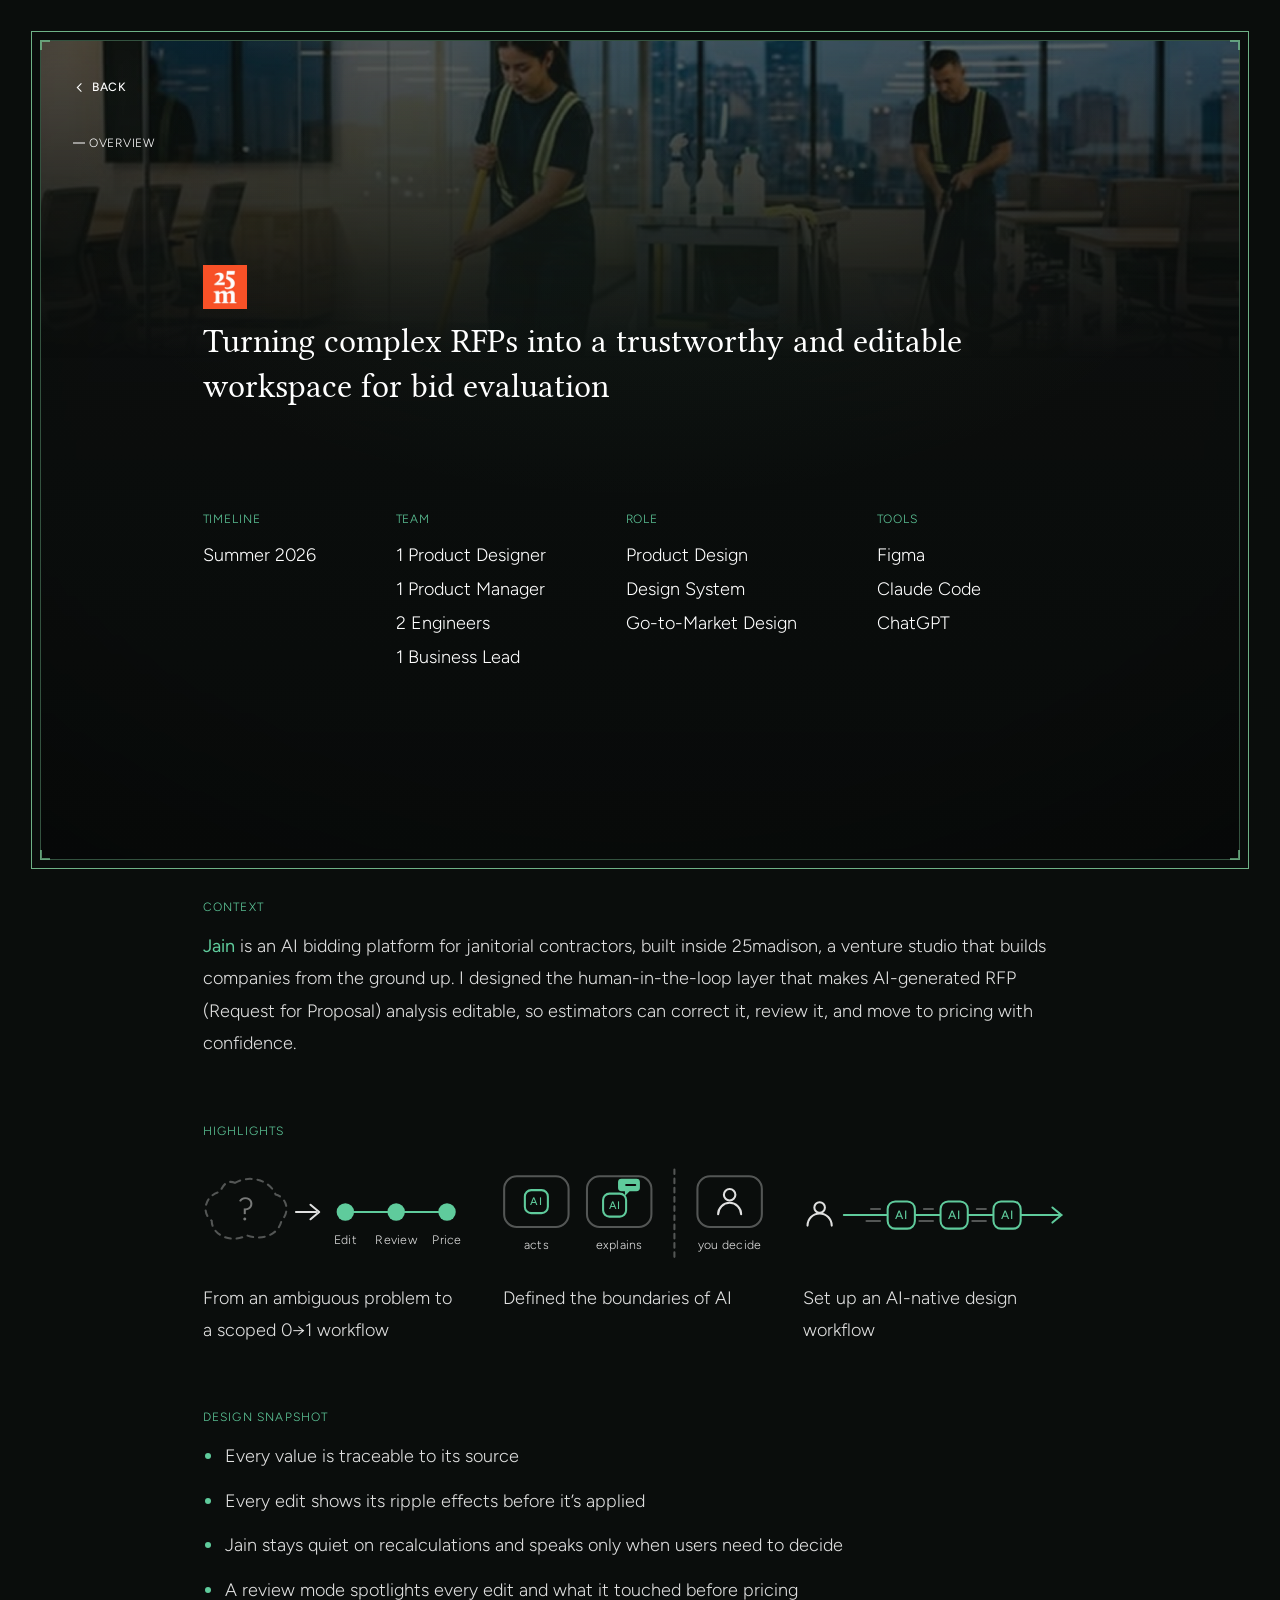
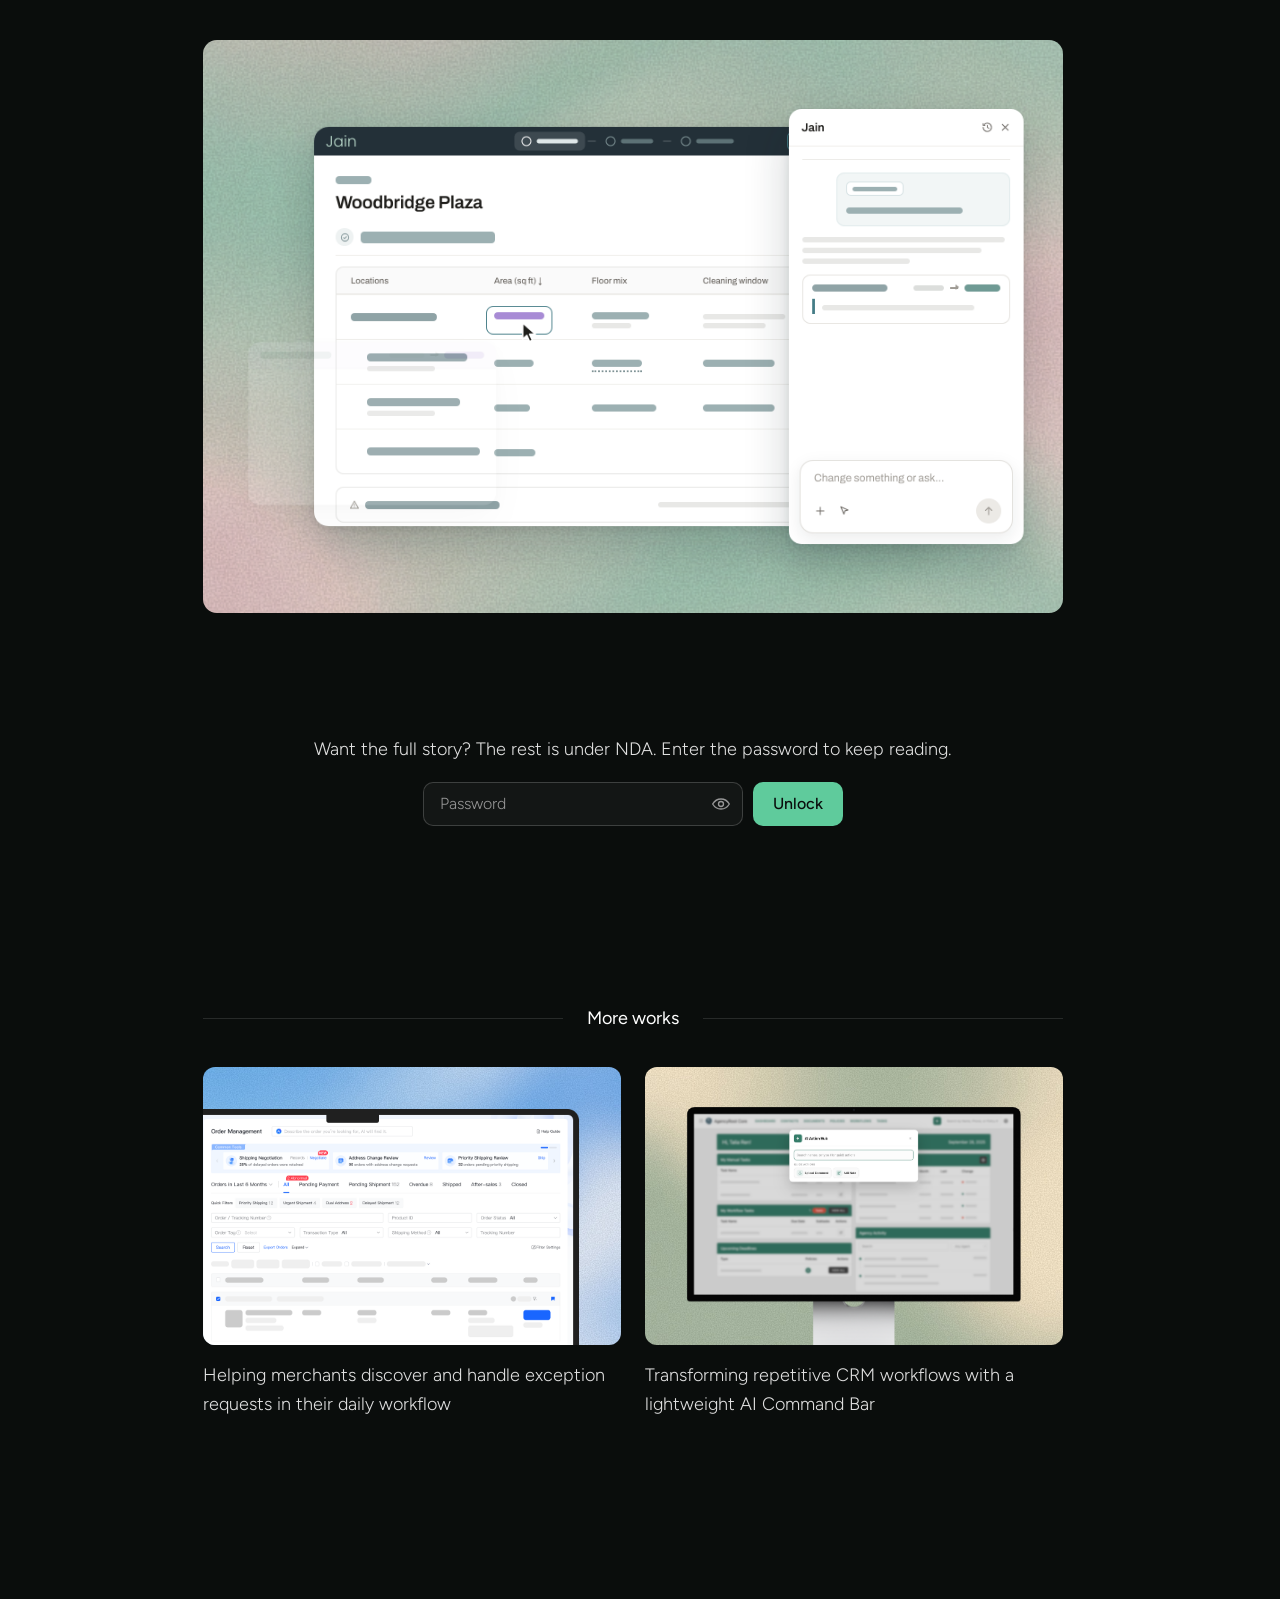
==== 25madison.html @ b89e0492 "25madison Solution 05: body revised Co-Authored-By: Claude Opus 5.5 <noreply@anthropic.com>" ====
<!DOCTYPE html>
<html lang="en" class="embed" style="background:#0A0D0C">
<head>
<!-- Google Tag Manager -->
<script>(function(w,d,s,l,i){w[l]=w[l]||[];w[l].push({'gtm.start':
new Date().getTime(),event:'gtm.js'});var f=d.getElementsByTagName(s)[0],
j=d.createElement(s),dl=l!='dataLayer'?'&l='+l:'';j.async=true;j.src=
'https://www.googletagmanager.com/gtm.js?id='+i+dl;f.parentNode.insertBefore(j,f);
})(window,document,'script','dataLayer','GTM-NPNX4WXP');</script>
<!-- End Google Tag Manager -->

<!-- Google tag (gtag.js) -->
<script async src="https://www.googletagmanager.com/gtag/js?id=G-15B9BXDS0W"></script>
<script>
  window.dataLayer = window.dataLayer || [];
  function gtag(){dataLayer.push(arguments);}
  gtag('js', new Date());
  gtag('config', 'G-15B9BXDS0W');
</script>

<meta charset="UTF-8">
<meta name="viewport" content="width=device-width, initial-scale=1.0">
<link rel="icon" type="image/png" href="logo.png">
<title>25Madison - Talia Ren</title>
<link rel="preload" href="fonts/Figtree/Figtree-VariableFont_wght.ttf" as="font" type="font/ttf" crossorigin>
<link rel="preload" href="fonts/Labrada/Labrada-VariableFont_wght.ttf" as="font" type="font/ttf" crossorigin>
<link rel="preload" href="fonts/Labrada/Labrada-Italic-VariableFont_wght.ttf" as="font" type="font/ttf" crossorigin>
<link rel="preload" href="fonts/Libertinus_Serif/LibertinusSerif-Regular.ttf" as="font" type="font/ttf" crossorigin>
<style>
  @font-face {
    font-family: 'Figtree';
    src: url('fonts/Figtree/Figtree-VariableFont_wght.ttf') format('truetype');
    font-weight: 300 900; font-style: normal; font-display: block;
  }
  @font-face {
    font-family: 'Labrada';
    src: url('fonts/Labrada/Labrada-VariableFont_wght.ttf') format('truetype');
    font-weight: 100 900; font-style: normal; font-display: block;
  }
  @font-face {
    font-family: 'Labrada';
    src: url('fonts/Labrada/Labrada-Italic-VariableFont_wght.ttf') format('truetype');
    font-weight: 100 900; font-style: italic; font-display: block;
  }
  @font-face {
    font-family: 'Libertinus Serif';
    src: url('fonts/Libertinus_Serif/LibertinusSerif-Regular.ttf') format('truetype');
    font-weight: 400; font-style: normal; font-display: block;
  }
  @font-face {
    font-family: 'Libertinus Serif';
    src: url('fonts/Libertinus_Serif/LibertinusSerif-Italic.ttf') format('truetype');
    font-weight: 400; font-style: italic; font-display: block;
  }
  @font-face {
    font-family: 'Libertinus Serif';
    src: url('fonts/Libertinus_Serif/LibertinusSerif-SemiBold.ttf') format('truetype');
    font-weight: 600; font-style: normal; font-display: block;
  }
  @font-face {
    font-family: 'Libertinus Serif';
    src: url('fonts/Libertinus_Serif/LibertinusSerif-Bold.ttf') format('truetype');
    font-weight: 700; font-style: normal; font-display: block;
  }

  * { margin:0; padding:0; box-sizing:border-box; }
  html, body { height:100%; background:#0A0D0C; }
  html { scrollbar-gutter: stable; }
  @view-transition { navigation: auto; }
  ::view-transition-old(root), ::view-transition-new(root) {
    animation-duration: 0.1s;
    animation-timing-function: ease;
  }
  body { font-family:'Figtree', sans-serif; overflow-x:hidden; display:flex; flex-direction:column; min-height:100vh; }

  /* ── Nav ── */
  nav {
    position:fixed; top:20px; left:50%; transform:translateX(-50%);
    z-index:200;
    display:flex; align-items:center; justify-content:space-between;
    width:300px;
    padding:12px 32px;
    background:rgba(78,101,87,0.60);
    backdrop-filter:blur(80px) saturate(160%);
    -webkit-backdrop-filter:blur(80px) saturate(160%);
    border-radius:999px;
    box-sizing:border-box;
    white-space:nowrap;
    view-transition-name: site-nav;
  }
  .nav-logo {
    display:flex; align-items:center; flex-shrink:0; text-decoration:none;
  }
  .nav-logo img { width:28px; height:28px; display:block; transition:transform .2s ease-out; will-change:transform; }
  .nav-logo:hover img, .nav-logo.js-hover img { transform:rotate(15deg) scale(1.07); }
  .nav-logo:active img { transform:rotate(0deg) scale(1); }
  .nav-link {
    font-family:'Figtree',sans-serif; font-size:.9rem; font-weight:500;
    color:#F8F8F8; text-decoration:none; transition:color .2s; letter-spacing:.01em;
  }
  .nav-link:hover, .nav-link:active { color:#41E981; }

  /* ── Main content placeholder ── */
  main { flex:1; }

  /* ── Footer ── */
  footer { border-top:1px solid rgba(28,25,23,.08); display:flex; flex-direction:column; padding:0 120px; }
  .footer-top { display:flex; flex-direction:row; align-items:center; justify-content:space-between; padding:102px 0 2px 0; }
  .footer-bottom { display:flex; flex-direction:column; align-items:center; gap:12px; padding:28px 0 44px; border-top:1px solid rgba(28,25,23,.05); }
  .footer-icons { display:flex; align-items:center; gap:32px; }
  .footer-roast { flex:0 0 360px; position:relative; height:240px; overflow:visible; }
  @media (max-width:768px) {
    footer { padding:0 24px; }
    .footer-top { flex-direction:column; padding:36px 0; gap:0; }
    .footer-roast { display:none; }
    .footer-bottom { padding:24px 0 36px; }
  }
  .campfire-svg-wrap { position:absolute; top:50%; left:50%; transform:translate(-50%,-50%); pointer-events:none; }
  @keyframes flame-flicker {
    0%,100% { transform:scaleY(1) scaleX(1); }
    20% { transform:scaleY(1.1) scaleX(0.92); }
    50% { transform:scaleY(0.93) scaleX(1.07); }
    75% { transform:scaleY(1.07) scaleX(0.95); }
  }
  @keyframes ember-rise {
    0% { transform:translateY(0) scale(1); opacity:0.9; }
    100% { transform:translateY(-42px) scale(0.1); opacity:0; }
  }
  .fire-svg .flame { transform-box:fill-box; transform-origin:center 90%; }
  .fire-svg .f-back   { animation:flame-flicker 1.2s ease-in-out infinite; }
  .fire-svg .f-mid1   { animation:flame-flicker 0.85s ease-in-out infinite 0.15s; }
  .fire-svg .f-mid2   { animation:flame-flicker 0.95s ease-in-out infinite 0.3s; }
  .fire-svg .f-front1 { animation:flame-flicker 0.7s ease-in-out infinite 0.1s; }
  .fire-svg .f-front2 { animation:flame-flicker 0.75s ease-in-out infinite 0.4s; }
  .fire-svg .f-core   { animation:flame-flicker 0.6s ease-in-out infinite 0.05s; }
  .fire-svg .f-tip    { animation:flame-flicker 0.55s ease-in-out infinite 0.2s; }
  .fire-svg .em1 { animation:ember-rise 2s ease-out infinite; }
  .fire-svg .em2 { animation:ember-rise 1.7s ease-out infinite 0.8s; }
  .fire-svg .em3 { animation:ember-rise 2.4s ease-out infinite 1.5s; }
  .mallow-stick-el {
    position:absolute; cursor:grab; user-select:none; touch-action:none; z-index:10;
    filter:drop-shadow(0 2px 6px rgba(0,0,0,0.1));
    transform: rotate(35deg);
    transform-origin: center center;
  }
  .mallow-stick-el:active { cursor:grabbing; }
  .roast-hint {
    position:absolute; left:50%; transform:translateX(-50%); top:14px;
    font-family:'Labrada',Georgia,serif; font-style:italic;
    font-size:1.15rem; letter-spacing:0.02em; color:#ccc;
    pointer-events:none; white-space:nowrap; transition:opacity 0.8s;
  }
  .roast-status {
    position:absolute; top:22px; left:50%; transform:translateX(-50%);
    font-family:'Labrada',Georgia,serif; font-style:italic; font-size:1rem;
    color:#888; pointer-events:none; opacity:0; white-space:nowrap; transition:opacity 0.5s;
  }
  .footer-icon-btn {
    display:inline-flex; align-items:center; justify-content:center;
    color:#777; background:transparent; border:none; cursor:pointer;
    transition:color 0.18s;
    text-decoration:none;
    padding:0;
  }
  .footer-icon-btn:hover { color:#e0e0e0; }
  .footer-quote { font-family:'Labrada',serif; font-weight:300; font-style:italic; font-size:2.2rem; letter-spacing:0.02em; color:#e0e0e0; }
  .footer-credit { font-family:'Figtree',sans-serif; font-weight:300; font-size:0.85rem; color:#777; }
  /* embedded inside the homepage frame (?embed=1): hide the top nav and
     the footer, pin the section nav to the top-left with a Back button above it */
  html.embed footer, html.embed nav:not(.log-rail):not(.m-menu) { display:none !important; }
  html.embed .case-sidebar { top:80px; left:calc(var(--frame-inset) + 7px + 32px); transform:none; gap:14px; }
  html.embed .case-back {
    display:inline-flex; align-items:center; gap:6px; margin-bottom:28px; padding:0;
    border:0; background:transparent; cursor:pointer;
    font-family:'Figtree',sans-serif; font-size:12px; font-weight:500; letter-spacing:.06em; text-transform:uppercase; color:#fff;
    transition:color 0.2s ease, transform 0.2s ease;
  }
  html.embed .case-back:hover { color:#5AE87F; transform:translateX(-2px); }
  html.embed .case-back svg { width:13px; height:13px; }
  .case-back { display:none; }   /* only shown when embedded */
</style>
<link rel="stylesheet" href="shell.css">
<link rel="stylesheet" href="aim-cursor.css">
  <script defer src="/_vercel/insights/script.js"></script>
</head>
<body>
<!-- Design-log frame (decorative, behind everything) -->
<div class="log-frame" aria-hidden="true"></div>
<!-- Phone menu (≤640px): hamburger + full-frame list; mirrors the rail -->
<button type="button" class="m-burger" id="mBurger" aria-label="Menu" aria-expanded="false" aria-controls="mMenu"><span></span><span></span><span></span></button>
<nav class="m-menu" id="mMenu" aria-label="Site">
  <a href="index.html"><svg viewBox="0 0 24 24"><path d="M3 11l9-8 9 8"/><path d="M5 10v10h14V10"/></svg>Home</a>
  <a href="index.html#vibe"><svg viewBox="0 0 24 24"><path d="M6 8h12a4 4 0 0 1 4 4v3a3 3 0 0 1-5.4 1.8L15 15H9l-1.6 1.8A3 3 0 0 1 2 15v-3a4 4 0 0 1 4-4z"/><path d="M7 11v3M5.5 12.5h3"/></svg>Playground</a>
  <a href="index.html#about-section"><svg viewBox="0 0 24 24"><circle cx="12" cy="8" r="4"/><path d="M4 21c0-4 3.6-7 8-7s8 3 8 7"/></svg>About</a>
  <div class="m-sep" aria-hidden="true"></div>
  <div class="m-contact">
    <a href="https://drive.google.com/file/d/1XBgDO3R5ZacuXPn5_nAXtdhxBQSJzAT7/view?usp=sharing" target="_blank" rel="noopener noreferrer" aria-label="Resume"><svg viewBox="0 0 24 24"><path d="M14 3H7a2 2 0 0 0-2 2v14a2 2 0 0 0 2 2h10a2 2 0 0 0 2-2V8z"/><path d="M14 3v5h5"/><path d="M9 13h6M9 17h6"/></svg></a>
    <a href="mailto:taliaren0826@gmail.com" aria-label="Email"><svg viewBox="0 0 24 24"><rect x="3" y="5" width="18" height="14" rx="2"/><path d="M3 7l9 6 9-6"/></svg></a>
    <a href="https://www.linkedin.com/in/taliaren" target="_blank" rel="noopener" aria-label="LinkedIn"><svg viewBox="0 0 24 24"><rect x="3" y="3" width="18" height="18" rx="3"/><path d="M8 10v7M8 7v.01M12 17v-4a2 2 0 0 1 4 0v4M12 10v7"/></svg></a>
    <a href="https://github.com/TaliaRen" target="_blank" rel="noopener" aria-label="GitHub"><svg viewBox="0 0 24 24"><path d="M9 19c-4.5 1.4-4.5-2.5-6-3m12 5v-3.5c0-1 .1-1.4-.5-2 2.8-.3 5.5-1.4 5.5-6a4.6 4.6 0 0 0-1.3-3.2 4.2 4.2 0 0 0-.1-3.2s-1.1-.3-3.5 1.3a12.3 12.3 0 0 0-6.2 0C6.5 2.8 5.4 3.1 5.4 3.1a4.2 4.2 0 0 0-.1 3.2A4.6 4.6 0 0 0 4 9.5c0 4.6 2.7 5.7 5.5 6-.6.6-.6 1.2-.5 2V21"/></svg></a>
    <a href="https://x.com/Talia479055" target="_blank" rel="noopener" aria-label="X"><svg viewBox="0 0 24 24" style="fill:currentColor;stroke:none"><path d="M18.244 2.25h3.308l-7.227 8.26 8.502 11.24H16.17l-5.214-6.817L4.99 21.75H1.68l7.73-8.835L1.254 2.25H8.08l4.713 6.231zm-1.161 17.52h1.833L7.084 4.126H5.117z"/></svg></a>
  </div>
</nav>
<!-- Frame mask: clips everything to the frame (paints over the outside margin) -->
<div class="frame-mask" aria-hidden="true">
  <span class="fm fm-t"></span><span class="fm fm-b"></span><span class="fm fm-l"></span><span class="fm fm-r"></span>
  <span class="fm-outer"></span>
  <span class="log-tick lt-tl"></span><span class="log-tick lt-tr"></span>
  <span class="log-tick lt-bl"></span><span class="log-tick lt-br"></span>
</div>

<!-- Google Tag Manager (noscript) -->
<noscript><iframe src="https://www.googletagmanager.com/ns.html?id=GTM-NPNX4WXP"
height="0" width="0" style="display:none;visibility:hidden"></iframe></noscript>
<!-- End Google Tag Manager (noscript) -->

<nav>
  <a href="/" class="nav-logo" aria-label="Talia Ren">
    <img src="logo.png" width="32" height="32" alt="Talia Ren">
  </a>
  <a class="nav-link" href="/#projects">Works</a>
  <a class="nav-link" href="play.html">Play</a>
  <a class="nav-link" href="index.html#about-section">About</a>
</nav>

<style>
  /* ── Sidebar ── */
  .case-sidebar {
    position:fixed; left:40px; top:50%; transform:translateY(-50%);
    z-index:100;
    display:flex; flex-direction:column; gap:20px;
  }
  .case-sidebar a {
    font-family:'Figtree',sans-serif; font-size:12px; font-weight:300;
    color:#979797; letter-spacing:.06em; text-transform:uppercase;
    text-decoration:none;
    transition:color 0.2s;
    position:relative; padding-left:16px;
  }
  .case-sidebar a::before {
    content:''; position:absolute; left:0; top:50%; transform:translateY(-50%);
    width:6px; height:1px; background:currentColor;
    transition:width 0.2s, color 0.2s;
  }
  .case-sidebar a.active,
  .case-sidebar a:hover {
    color:#fff;
  }
  .case-sidebar a.active::before { width:12px; }
  .case-back::before { display:none; }   /* the dash marker is for section links only */
  @media(max-width:1100px) {
    .case-sidebar { display:none; }
    /* embedded on tablets: keep the nav, narrower, long labels wrap */
    html.embed .case-sidebar { display:flex; width:118px; gap:12px; }
    html.embed .case-sidebar a { white-space:normal; line-height:1.35; }
    /* tablet: hero meta wraps into two columns instead of squeezing four */
    html.embed .jbx-meta { gap:24px; }
    html.embed .jbx-meta-col { flex:0 0 auto; }
  }
  @media(max-width:860px) {
    /* no room for the section nav below 860: show just a pill Back button where the nav was */
    /* pill Back button: flush with the content gutter, chevron at the desktop Back's height;
       align-items keeps the pill hugging its own content instead of stretching to the sidebar's width */
    html.embed .case-sidebar { display:flex; align-items:flex-start; width:auto !important; top:54px !important; left:calc(var(--frame-inset) + 7px + 16px) !important; bottom:auto; }   /* !important: the desktop position rule sits later in the page and would win otherwise */
    html.embed .case-sidebar a:not(.case-back) { display:none; }
    html.embed .case-back { margin-bottom:0 !important; background:rgba(10,13,12,0.6) !important; padding:7px 11px !important; border-radius:0 !important; font-size:.7rem !important; gap:5px !important; transition:color 0.2s ease, background-color 0.2s ease, transform 0.2s ease; }
    html.embed .case-back svg { width:11px !important; height:11px !important; }
    html.embed .case-back:hover { background:rgba(86,232,124,0.1) !important; }
  }

  .jbx-hero-section {
    position:relative;
    display:flex; flex-direction:column; align-items:center; justify-content:center;
    min-height:100vh;
    padding:120px 196px 80px;
    gap:64px;
  }
  .jbx-hero-bg {
    position:absolute; top:0; left:0; right:0; height:480px; z-index:0;
    overflow:hidden; pointer-events:none;
    mask-image: linear-gradient(to bottom, rgba(0,0,0,1) 0%, rgba(0,0,0,0) 75%);
    -webkit-mask-image: linear-gradient(to bottom, rgba(0,0,0,1) 0%, rgba(0,0,0,0) 75%);
  }
  .jbx-hero-bg img {
    width:100%; height:100%; object-fit:cover; display:block;
    opacity:0.4;
  }
  .jbx-top {
    position:relative; z-index:1;
    display:flex; flex-direction:column; gap:10px;
    width:100%; max-width:860px;
  }
  .jbx-logo-lockup {
    display:flex; align-items:center; gap:10px;
  }
  .jbx-logo-lockup img { height:44px; width:auto; }
  .jbx-headline {
    font-family:'Libertinus Serif',serif; font-size:2.125rem; font-weight:400;
    color:#fff; line-height:1.3;
  }
  .jbx-meta {
    position:relative; z-index:1;
    display:flex; flex-wrap:nowrap; gap:80px; align-items:flex-start;
    width:100%; max-width:860px;
    padding-top:40px;
  }
  .jbx-meta-col label {
    font-family:'Figtree',sans-serif; font-size:12px; font-weight:300;
    color:#5FCB9C; letter-spacing:.08em; text-transform:uppercase;
    display:block; margin-bottom:12px;
  }
  .jbx-meta-col p {
    font-family:'Figtree',sans-serif; font-size:1.125rem; font-weight:200;
    color:#fff; line-height:1.9; margin:0;
  }
  @media(max-width:860px) {
    .jbx-hero-section { padding:150px 32px 80px; gap:48px; }   /* top clears the pill Back button that sits over the hero below 860 */
    .jbx-headline { font-size:1.4rem; }
    .jbx-meta { gap:20px; }   /* stays one row of 4, just tighter */
    .jbx-meta-col { flex:0 0 auto; }
  }
  @media(max-width:480px) {
    .jbx-hero-section { padding:150px 24px 60px; }
    .jbx-meta { gap:10px; }
    .jbx-meta-col label { font-size:.62rem; margin-bottom:8px; }
    .jbx-meta-col p { font-size:12px; line-height:1.5; }
  }

  /* ── Overview content ── */
  .jbx-overview-section {
    padding:0 196px 180px;
    display:flex; flex-direction:column;
    align-items:center; gap:64px;
  }
  .jbx-overview-text {
    width:100%; max-width:860px;
    display:flex; flex-direction:column; gap:64px;
  }
  .jbx-section-block { display:flex; flex-direction:column; gap:16px; }
  .jbx-block-label {
    font-family:'Figtree',sans-serif; font-size:.75rem; font-weight:300;
    color:#5FCB9C; letter-spacing:.1em; text-transform:uppercase;
  }
  .jbx-confidential-note {
    background:rgba(95,203,156,0.05);
    border-radius:12px;
    padding:20px 24px;
  }
  .jbx-confidential-note p {
    font-family:'Libertinus Serif',serif; font-weight:400; font-size:1.125rem;
    color:#5FCB9C; line-height:1.8; margin:0;
  }
  .jbx-block-text {
    font-family:'Figtree',sans-serif; font-size:1.125rem; font-weight:200;
    color:#E0E0E0; line-height:1.8; margin:0;
  }
  @media(max-width:860px) {
    .jbx-overview-section { padding:0 32px 80px; gap:64px; }
  }

  /* ── Locked case study: everything under Context sits behind a password ── */
  .jbx-lock { width:100%; max-width:860px; display:flex; flex-direction:column; align-items:center; text-align:center; gap:16px; margin-top:56px; }   /* 120px under the cover (the section's 64 + 56) */
  .jbx-lock p { font-family:'Figtree',sans-serif; font-size:1.125rem; font-weight:200; color:#E0E0E0; line-height:1.8; margin:0; }
  .jbx-lock-form { display:flex; gap:10px; flex-wrap:wrap; justify-content:center; width:100%; max-width:420px; }
  .jbx-lock-field { position:relative; flex:1 1 180px; min-width:0; display:flex; }
  .jbx-lock-field input { width:100%; padding-right:44px; }
  .jbx-lock-field input::-ms-reveal, .jbx-lock-field input::-ms-clear { display:none; }   /* Edge's own eye: ours replaces it */
  .jbx-lock-eye { position:absolute; right:4px; top:50%; transform:translateY(-50%); width:36px; height:36px; border:0; background:transparent; color:#979797; cursor:pointer; display:flex; align-items:center; justify-content:center; border-radius:8px; transition:color .2s; }
  .jbx-lock-eye:hover { color:#fff; }
  .jbx-lock-eye svg { width:20px; height:20px; }
  /* the icon is the action: open eye = "show", slashed eye = "hide" */
  .jbx-lock-eye .eye-off, .jbx-lock-eye[aria-pressed="true"] .eye { display:none; }
  .jbx-lock-eye[aria-pressed="true"] .eye-off { display:block; }
  .jbx-lock-form input { flex:1 1 180px; min-width:0; height:44px; padding:0 16px; border-radius:10px; border:1px solid rgba(255,255,255,0.18); background:rgba(255,255,255,0.04); color:#fff; font-family:'Figtree',sans-serif; font-size:1rem; font-weight:300; letter-spacing:.06em; outline:none; transition:border-color .2s; }
  .jbx-lock-form input::placeholder { color:#979797; letter-spacing:0; }
  .jbx-lock-form input:focus { border-color:rgba(95,203,156,0.8); }
  .jbx-lock-form button[type="submit"] { height:44px; padding:0 20px; border-radius:10px; border:0; background:#5FCB9C; color:#0A0D0C; font-family:'Figtree',sans-serif; font-size:1rem; font-weight:500; cursor:pointer; white-space:nowrap; transition:transform .15s, filter .15s; }
  .jbx-lock-form button[type="submit"]:hover { filter:brightness(1.08); }
  .jbx-lock-form button[type="submit"]:active { transform:translateY(1px); }
  .jbx-lock p.jbx-lock-err { font-size:12px; font-weight:300; color:#FF5C5C; line-height:1.5; margin:-8px 0 0; }   /* same specificity as the .jbx-lock p rule above, so these win; -8px pulls it up against the input */
  .jbx-lock p.jbx-lock-err:empty { display:none; }
  .jbx-lock.is-shake { animation:jbx-shake .4s; }
  @keyframes jbx-shake { 0%,100%{transform:translateX(0)} 20%,60%{transform:translateX(-6px)} 40%,80%{transform:translateX(6px)} }
  .jbx-locked { display:none; }
  /* highlights: three rows, a small line drawing beside each (boundary · dial · flow), same stroke style */
  .jbx-hl { display:grid; grid-template-columns:repeat(3,minmax(0,1fr)); gap:40px; margin-top:8px; }
  .jbx-hl-item { display:flex; flex-direction:column; gap:20px; }
  .jbx-hl-art { width:100%; height:100px; display:block; }
  @media(max-width:860px) { .jbx-hl { grid-template-columns:minmax(0,1fr); gap:40px; margin-top:0; } .jbx-hl-item { gap:16px; } .jbx-hl-art { width:260px; max-width:100%; height:auto; } }
  .jbx-hl-art { --sw:1.8; } /* stroke in viewBox units; items 1 and 3 render at a larger scale, so thinner here = same ~2px on screen */
  .jbx-hl-item:nth-child(1) .jbx-hl-art { --sw:1.4; }
  .jbx-hl-item:nth-child(3) .jbx-hl-art { --sw:1.35; }
  .jbx-hl-art .hl-acc { fill:none; stroke:#5FCB9C; stroke-width:var(--sw); stroke-linecap:round; stroke-linejoin:round; }
  .jbx-hl-art .hl-ink { fill:none; stroke:#E0E0E0; stroke-width:var(--sw); stroke-linecap:round; stroke-linejoin:round; }
  .jbx-hl-art .hl-dim { fill:none; stroke:rgba(255,255,255,0.3); stroke-width:var(--sw); stroke-linecap:round; stroke-linejoin:round; }
  .jbx-hl-art .dash { stroke-dasharray:4 4; }
  .jbx-hl-art .hl-acc.fill { fill:#5FCB9C; stroke:none; }
  .jbx-hl-art .hl-lbl { font-family:'Figtree',sans-serif; font-size:7.5px; font-weight:300; fill:#979797; letter-spacing:.02em; }
  .jbx-hl-art .hl-lbl.dim { fill:rgba(255,255,255,0.35); }
  .jbx-hl-art .hl-lbl { font-family:'Figtree',sans-serif; font-size:8.5px; font-weight:300; fill:#E0E0E0; letter-spacing:.02em; }
  .jbx-hl-art .hl-lbl.dim { fill:rgba(255,255,255,0.45); }
  .jbx-hl-art .hl-lbl.big { font-size:22px; font-weight:300; }
  .jbx-hl-art .hl-lbl.ai { font-size:9.5px; font-weight:500; fill:#5FCB9C; letter-spacing:.04em; }
  .jbx-hl-art .hl-lbl.ai.small { font-size:8px; }
  .jbx-hl-art .hl-lbl.wide { font-size:10.7px; }
  .jbx-hl-art .hl-bg { fill:none; stroke:#0A0D0C; stroke-width:calc(var(--sw) * .9); stroke-linecap:round; }
  .jbx-snap { list-style:none; margin:0; padding:0; display:flex; flex-direction:column; gap:12px; }
  .jbx-snap li { position:relative; padding-left:22px; font-family:'Figtree',sans-serif; font-size:1.125rem; font-weight:200; color:#E0E0E0; line-height:1.8; }
  .jbx-snap li::before { content:""; position:absolute; left:2px; top:13px; width:6px; height:6px; border-radius:50%; background:#5FCB9C; }
  .jbx-scene { margin:12px 0 0; }
  .jbx-scene svg { width:100%; height:auto; display:block; overflow:visible; font-family:'Figtree',sans-serif; }
  .jbx-scene .card { fill:#1C1C1C; }
  .jbx-scene .p-fill { fill:#5FCB9C; } .jbx-scene .p-ink { font-size:14px; font-weight:500; fill:#0A0D0C; }
  .jbx-scene .p-line { fill:none; stroke:#5FCB9C; stroke-width:1.5; } .jbx-scene .p-txt { font-size:14px; font-weight:400; fill:#E0E0E0; }
  .jbx-scene .ic-ink { fill:none; stroke:#0A0D0C; stroke-width:1.4; stroke-linejoin:round; stroke-linecap:round; }
  .jbx-scene .ic-acc { fill:none; stroke:#5FCB9C; stroke-width:1.4; stroke-linejoin:round; stroke-linecap:round; }
  .jbx-scene .ic-txt { font-size:12px; font-style:italic; font-weight:500; fill:#5FCB9C; stroke:none; } .jbx-scene .ic-dash { stroke-dasharray:2 2.2; }
  .jbx-scene .link { fill:none; stroke:#5FCB9C; stroke-width:1.3; stroke-linecap:round; stroke-linejoin:round; }
  .jbx-scene--chain { margin:0; }
  .jbx-scene .mark { fill:#1C1C1C; stroke:#5FCB9C; stroke-width:1.2; }
  .jbx-scene .mark-t { font-family:'Libertinus Serif',serif; font-size:13px; fill:#5FCB9C; }
  @media(max-width:640px) { .jbx-scene { margin-left:-16px; margin-right:-16px; } }
  /* Problem closing statement: bigger, lighter, one phrase under the highlighter */
  .jbx-statement { display:grid; grid-template-columns:auto minmax(0,1fr); gap:40px; align-items:center; margin:0; padding:36px 40px; border-radius:16px; background:#5FCB9C; }
  .jbx-statement-q { font-family:'Figtree',sans-serif; font-size:1.75rem; font-weight:400; color:#0A0D0C; line-height:1.2; margin:0; padding-right:36px; border-right:1px solid rgba(10,13,12,0.25); white-space:nowrap; }
  .jbx-statement-t { font-family:'Figtree',sans-serif; font-size:1.125rem; font-weight:200; color:#0A0D0C; line-height:1.8; margin:0; }
  /* Design goals: number + title on the left, body on the right */
  /* Design goals: a stack of five plates on the left, the list on the right; hovering a goal lights its plate, animates its glyph and draws a curved tie to the row */
  .jbx-stack { display:grid; grid-template-columns:300px minmax(0,1fr); gap:44px; align-items:center; }
  .jbx-stack-art { width:100%; height:auto; display:block; overflow:visible; }
  .jbx-stack .layer { transition:transform .4s cubic-bezier(.22,1,.36,1); }
  .jbx-stack .layer.is-on { transform:translateY(-12px); }
  .jbx-stack .base { fill:#0E1210; stroke:none; }
  .jbx-stack .face { fill:#111513; stroke:url(#jbx-g-dim); stroke-width:1.2; stroke-linejoin:round; transition:fill .25s; }
  .jbx-stack .pat { fill:none; stroke:rgba(255,255,255,0.22); stroke-width:1.4; stroke-linecap:round; stroke-linejoin:round; transition:stroke .25s, fill .25s; }
  .jbx-stack .pat.strong { stroke:rgba(255,255,255,0.38); stroke-width:2.2; }
  .jbx-stack .pat.fillme { fill:rgba(255,255,255,0.22); stroke:none; }
  .jbx-stack .pat.dsh { stroke-dasharray:3 2.4; }
  .jbx-stack .pat-t { font-family:'Figtree',sans-serif; font-size:7.5px; font-weight:500; fill:rgba(255,255,255,0.3); letter-spacing:.04em; transition:fill .25s; }
  .jbx-stack .tie { fill:none; stroke:#5FCB9C; stroke-width:1.2; opacity:0; transition:opacity .2s; }
  .jbx-stack .tie-dot { fill:#5FCB9C; opacity:0; transition:opacity .2s; }
  .jbx-stack.has-tie .tie, .jbx-stack.has-tie .tie-dot { opacity:1; }
  .jbx-stack .layer.is-on .face { fill:url(#jbx-g-face); stroke:url(#jbx-g-acc); stroke-width:1.5; filter:url(#jbx-stack-glow); }
  .jbx-stack .layer.is-on .pat { stroke:#5FCB9C; } .jbx-stack .layer.is-on .pat.fillme { fill:#5FCB9C; stroke:none; } .jbx-stack .layer.is-on .pat-t { fill:#5FCB9C; }
  /* glyph animations while lit */
  .jbx-stack .trace { stroke-dasharray:3 3; } .jbx-stack .layer.is-on .trace { animation:jbx-march .6s linear infinite; }
  .jbx-stack .layer.is-on .src { animation:jbx-blink 1.2s ease-in-out infinite; }
  .jbx-stack .layer.is-on .rule { animation:jbx-march 1s linear infinite; }
  .jbx-stack .rip { transform-origin:0 0; }
  .jbx-stack .layer.is-on .rip { animation:jbx-ripple 1.8s ease-out infinite; }
  .jbx-stack .layer.is-on .r2 { animation-delay:.3s; } .jbx-stack .layer.is-on .r3 { animation-delay:.6s; }
  .jbx-stack .undo { stroke-dasharray:38; stroke-dashoffset:0; } .jbx-stack .layer.is-on .undo { animation:jbx-draw-undo .9s ease-out infinite; }
  .jbx-stack .layer.is-on .undo-head { animation:jbx-undo-head .9s ease-out infinite; }
  @keyframes jbx-draw-undo { 0% { stroke-dashoffset:38; } 55% { stroke-dashoffset:0; } 100% { stroke-dashoffset:0; } }
  @keyframes jbx-undo-head { 0%,50% { opacity:0; } 62%,100% { opacity:1; } }
  .jbx-stack .tick { stroke-dasharray:24; stroke-dashoffset:0; } .jbx-stack .layer.is-on .tick { animation:jbx-draw 1.4s ease-out infinite; --len:24; }
  @keyframes jbx-march { to { stroke-dashoffset:-12; } }
  @keyframes jbx-blink { 0%,100% { opacity:1; } 50% { opacity:.3; } }
  @keyframes jbx-ripple { 0% { transform:scale(.4); opacity:.9; } 100% { transform:scale(1.15); opacity:0; } }
  @keyframes jbx-draw { 0% { stroke-dashoffset:60; } 55% { stroke-dashoffset:0; } 100% { stroke-dashoffset:0; } }
  .jbx-stack .layer.is-on .tick { animation-name:jbx-draw-tick; }
  @keyframes jbx-draw-tick { 0% { stroke-dashoffset:24; } 45% { stroke-dashoffset:0; } 100% { stroke-dashoffset:0; } }
  /* the list */
  .jbx-stack-list { list-style:none; margin:0; padding:0; display:flex; flex-direction:column; }
  .jbx-stack-item { padding:18px 20px; margin:0 -20px; border-radius:14px; cursor:default; outline:none; transition:background .25s; position:relative; }
  .jbx-stack-item + .jbx-stack-item::before { content:""; position:absolute; left:20px; right:20px; top:0; height:1px; background:rgba(255,255,255,0.08); }
  .jbx-stack-item.is-active { background:rgba(95,203,156,0.06); }
  .jbx-stack-item.is-active + .jbx-stack-item::before { opacity:0; }
  .jbx-stack-item .t { display:flex; align-items:baseline; gap:12px; }
  .jbx-stack-item .n { font-family:'Figtree',sans-serif; font-size:.75rem; font-weight:400; color:#5FCB9C; letter-spacing:.08em; }
  .jbx-stack-item h3 { font-family:'Figtree',sans-serif; font-size:1.125rem; font-weight:400; color:#fff; line-height:1.4; margin:0; }
  .jbx-stack-item p { font-family:'Figtree',sans-serif; font-size:1rem; font-weight:200; color:#B5B5B5; line-height:1.55; margin:6px 0 0; }
  @media(max-width:1100px) { .jbx-stack { grid-template-columns:minmax(0,1fr); gap:16px; } .jbx-stack-art { max-width:300px; margin:0 auto; } .jbx-stack .tie-g { display:none; } .jbx-statement { grid-template-columns:minmax(0,1fr); gap:24px; } .jbx-statement-q { padding:0 0 24px; border-right:0; border-bottom:1px solid rgba(10,13,12,0.25); white-space:normal; } }
  @media(max-width:860px) { .jbx-statement { grid-template-columns:minmax(0,1fr); gap:24px; padding:28px 28px; } .jbx-statement-q { font-size:1.75rem; padding:0 0 24px; border-right:0; border-bottom:1px solid rgba(10,13,12,0.25); } .jbx-stack-item { margin:0; padding:16px 0; border-radius:0; } .jbx-stack-item + .jbx-stack-item::before { left:0; right:0; } }
  /* AI boundary */
  @media(max-width:640px) {
  }
  .jbx-ab-line { display:grid; grid-template-columns:repeat(2,minmax(0,1fr)); gap:16px; font-family:'Figtree',sans-serif; }
  .jbx-ab-line .half { border-radius:16px; padding:28px 32px 32px; display:flex; flex-direction:column; }
  .jbx-ab-line .half.j { background:rgba(95,203,156,0.10); } .jbx-ab-line .half.y { background:rgba(217,164,65,0.10); }
  .jbx-ab-line h4 { display:flex; align-items:center; gap:10px; font-size:1.25rem; font-weight:400; color:#fff; line-height:1.4; margin:0; }
  .jbx-ab-line h4 svg { flex:none; width:20px; height:20px; fill:none; stroke-width:1.5; stroke-linecap:round; stroke-linejoin:round; }
  .jbx-ab-line .j h4 svg { stroke:#5FCB9C; } .jbx-ab-line .y h4 svg { stroke:#D9A441; }
  .jbx-ab-line .d { font-size:1.125rem; font-weight:200; color:#E0E0E0; line-height:1.8; margin:12px 0 24px; }
  .jbx-ab-line .ex { list-style:none; margin:auto 0 0; padding:0; display:flex; flex-wrap:wrap; gap:8px; }
  .jbx-ab-line .ex li { font-size:.75rem; font-weight:400; letter-spacing:.02em; line-height:1.4; padding:5px 10px; border-radius:8px; }
  .jbx-ab-line .j .ex li { background:rgba(95,203,156,0.14); color:#BFE9D5; }
  .jbx-ab-line .y .ex li { background:rgba(217,164,65,0.14); color:#EBD3A2; }
  @media(max-width:640px) { .jbx-ab-line { grid-template-columns:minmax(0,1fr); } .jbx-ab-line .half { padding:24px 20px 28px; } }
  /* Solution: five numbered parts, 120px apart; video placeholders until the recordings are in */
  .jbx-sec-inner.jbx-sol { gap:120px; }
  .jbx-sec-inner.jbx-sol > .jbx-section-block + .jbx-sol-item { margin-top:-48px; }   /* intro → first part: 72px */
  .jbx-sol-intro { display:grid; grid-template-columns:minmax(0,1fr) 400px; gap:40px; align-items:center; background:#1C1C1C; border-radius:16px; padding:28px; }
  .jbx-sol-intro .code { background:#0E1210; border:1px solid rgba(255,255,255,0.08); border-radius:12px; overflow:hidden; }
  .jbx-sol-intro .bar { display:flex; align-items:center; gap:6px; padding:9px 14px; border-bottom:1px solid rgba(255,255,255,0.06); }
  .jbx-sol-intro .bar i { width:7px; height:7px; border-radius:50%; background:rgba(255,255,255,0.14); }
  .jbx-sol-intro .bar b { margin-left:auto; display:flex; align-items:center; gap:6px; font-family:'Figtree',sans-serif; font-size:11px; font-weight:300; color:#979797; }
  .jbx-sol-intro .bar b::before { content:""; width:6px; height:6px; border-radius:50%; background:#5FCB9C; box-shadow:0 0 0 3px rgba(95,203,156,0.18); }
  .jbx-sol-intro .bar span { margin-left:8px; font-family:ui-monospace,SFMono-Regular,Menlo,monospace; font-size:11px; color:#7A7A7A; }
  .jbx-sol-intro .log { padding:12px 16px; display:flex; flex-direction:column; gap:4px; font-family:ui-monospace,SFMono-Regular,Menlo,monospace; font-size:12px; line-height:1.5; }
  .jbx-sol-intro .log p { margin:0; display:flex; gap:9px; }
  .jbx-sol-intro .log em { flex:none; width:10px; font-style:normal; }
  .jbx-sol-intro .log .me { color:#fff; } .jbx-sol-intro .log .me em { color:#5FCB9C; }
  .jbx-sol-intro .log .ag { color:#9A9A9A; padding-left:0; } .jbx-sol-intro .log .ag em { color:#5FCB9C; font-size:8px; line-height:18px; }
  .jbx-sol-intro .log .ag + .me { margin-top:6px; }
  .jbx-sol-intro .add { color:#5FCB9C; margin-left:6px; } .jbx-sol-intro .del { color:#D97B6C; }
  @media(max-width:1100px) { .jbx-sol-intro { grid-template-columns:minmax(0,1fr); gap:24px; padding:24px; } .jbx-sol-intro .code { max-width:420px; } }
  @media(max-width:640px) { .jbx-sol-intro { padding:20px 16px; } .jbx-sol-intro .log { font-size:11px; padding:12px; } }
  .jbx-sol-item { display:flex; flex-direction:column; gap:36px; }
  .jbx-sol-n { color:#fff; }
  .jbx-sol-figs { display:flex; flex-direction:column; gap:32px; margin-top:12px; }   /* body → first video: 48px */
  .jbx-sol-fig { margin:0; display:grid; grid-template-columns:minmax(0,1fr) 216px; gap:24px; align-items:end; }
  @media(max-width:1100px) { .jbx-sol-fig { grid-template-columns:minmax(0,1fr); gap:12px; } }
  .jbx-sol-fig figcaption { font-family:'Figtree',sans-serif; font-size:14px; font-weight:200; color:#E0E0E0; line-height:1.7; background:#1C1C1C; border-radius:12px; padding:16px 20px; }   /* Body 2 */
  .jbx-sol-vid { display:block; width:100%; aspect-ratio:16/10; object-fit:cover; border-radius:12px; background:#0E1210; }
  .jbx-vid-ph { aspect-ratio:16/10; border-radius:12px; background:#121614; border:1px dashed rgba(95,203,156,0.35); display:flex; flex-direction:column; align-items:center; justify-content:center; gap:10px; padding:24px; text-align:center; font-family:'Figtree',sans-serif; }
  .jbx-vid-ph svg { width:40px; height:40px; fill:none; stroke:#5FCB9C; stroke-width:1.2; }
  .jbx-vid-ph svg path { fill:#5FCB9C; stroke:none; }
  .jbx-vid-ph .lbl { font-size:.875rem; font-weight:400; color:#5FCB9C; letter-spacing:.04em; }
  .jbx-vid-ph .desc { max-width:360px; font-size:.875rem; font-weight:300; color:#7A7A7A; line-height:1.5; }
  @media(max-width:860px) { .jbx-sol-fig { grid-template-columns:minmax(0,1fr); gap:12px; } .jbx-sec-inner.jbx-sol { gap:80px; } .jbx-sec-inner.jbx-sol > .jbx-section-block + .jbx-sol-item { margin-top:-24px; } }
  .jbx-cover-frame { position:relative; width:100%; max-width:860px; border-radius:14px; overflow:hidden; background:rgba(255,255,255,0.05); }
  .jbx-cover-frame > img { width:100%; height:auto; display:block; }
  .jbx-cover-frame picture img { position:absolute; inset:0; width:100%; height:auto; display:block; }   /* the loop is 1.5:1 like the backdrop, so it fills the frame */
  body.jbx-open .jbx-locked { display:block; animation:jbx-reveal .6s ease-out; }
  body.jbx-open .jbx-lock { display:none; }
  body:not(.jbx-open) .case-sidebar a[data-locked] { display:none; }   /* only hides; once open, the sidebar's own rules (incl. the phone Back-only mode) apply */
  @keyframes jbx-reveal { from { opacity:0; transform:translateY(12px); } to { opacity:1; transform:none; } }

  /* ── Case-study sections (shared shell: tag → title → content) ── */
  .jbx-sec { padding:0 196px 180px; display:flex; flex-direction:column; align-items:center; }
  .jbx-sec-inner { width:100%; max-width:860px; display:flex; flex-direction:column; gap:48px; }
  .jbx-sec-head { display:flex; flex-direction:column; gap:16px; }
  .jbx-sec-inner--items { gap:120px; }
  .jbx-sec-inner--items > .jbx-block-label { margin-bottom:calc(16px - 120px); }
  .jbx-item { display:flex; flex-direction:column; gap:36px; }
  /* exception: the two Problem titles read as one thought (… / …), so they sit 72px apart instead of 120 */
  .jbx-sec-inner--tight { gap:72px; }
  .jbx-sec-inner--tight > .jbx-block-label { margin-bottom:calc(16px - 72px); }
  .jbx-sec-head + .jbx-copy, .jbx-sec-head + .jbx-body { margin-top:-12px; } /* title → body 36px inside the 48px stack */
  .jbx-sec-title { font-family:'Figtree',sans-serif; font-size:1.75rem; font-weight:400; color:#fff; line-height:1.3; margin:0; }
  .jbx-copy { display:flex; flex-direction:column; gap:24px; }
  .jbx-body { font-family:'Figtree',sans-serif; font-size:1.125rem; font-weight:200; color:#E0E0E0; line-height:1.8; margin:0; }
  .jbx-mini { font-family:'Figtree',sans-serif; font-size:1.125rem; font-weight:400; color:#5FCB9C; line-height:1.5; margin:0; }
  .jbx-sub { font-family:'Figtree',sans-serif; font-size:1.125rem; font-weight:400; color:#fff; line-height:1.5; margin:0; }
  .jbx-group { display:flex; flex-direction:column; gap:24px; }
  .jbx-pull { font-family:'Libertinus Serif',serif; font-size:1.375rem; font-weight:400; color:#fff; line-height:1.6; margin:0; padding-left:20px; border-left:2px solid #5FCB9C; }
  /* cards: three across, title + body */
  .jbx-cards { display:grid; grid-template-columns:repeat(3, minmax(0,1fr)); gap:16px; }
  .jbx-cards--2 { grid-template-columns:repeat(2, minmax(0,1fr)); }
  .jbx-card { padding:22px 24px 24px; border-radius:14px; background:rgba(255,255,255,0.06); display:flex; flex-direction:column; gap:10px; }
  .jbx-card h4 { font-family:'Figtree',sans-serif; font-size:1.125rem; font-weight:400; color:#fff; line-height:1.5; margin:0; }
  .jbx-card p { font-family:'Figtree',sans-serif; font-size:1rem; font-weight:200; color:#E0E0E0; line-height:1.7; margin:0; }
  .jbx-card .jbx-sym { font-family:'Libertinus Serif',serif; font-size:1.5rem; color:#5FCB9C; line-height:1; }
  .jbx-card--accent h4 { color:#5FCB9C; }
  /* quotes */
  .jbx-quotes { display:grid; grid-template-columns:repeat(3, minmax(0,1fr)); gap:16px; }
  .jbx-quote { padding:20px 22px; border-radius:14px; background:rgba(95,203,156,0.05); display:flex; flex-direction:column; gap:10px; }
  .jbx-quote p { font-family:'Libertinus Serif',serif; font-size:1.125rem; font-style:italic; color:#5FCB9C; line-height:1.6; margin:0; }
  .jbx-quote small { font-family:'Figtree',sans-serif; font-size:12px; font-weight:300; color:#979797; letter-spacing:.04em; }
  /* figures */
  .jbx-fig { display:flex; flex-direction:column; gap:12px; margin:0; }
  .jbx-fig img { width:100%; height:auto; display:block; border-radius:12px; border:1px solid rgba(255,255,255,0.08); background:#0d1013; }
  .jbx-fig figcaption { font-family:'Figtree',sans-serif; font-size:14px; font-weight:300; color:#979797; line-height:1.5; }
  .jbx-figs { display:grid; grid-template-columns:repeat(2, minmax(0,1fr)); gap:24px; align-items:start; }
  /* colour swatches */
  .jbx-swatches { display:grid; grid-template-columns:repeat(3, minmax(0,1fr)); gap:16px; }
  .jbx-swatch { display:flex; gap:14px; align-items:flex-start; }
  .jbx-swatch i { flex:none; width:18px; height:18px; border-radius:50%; margin-top:5px; }
  .jbx-swatch h4 { font-family:'Figtree',sans-serif; font-size:1.125rem; font-weight:400; color:#fff; line-height:1.5; margin:0 0 4px; }
  .jbx-swatch p { font-family:'Figtree',sans-serif; font-size:1rem; font-weight:200; color:#E0E0E0; line-height:1.7; margin:0; }
  /* exploration options: the chosen one outlined like the other pages' "Selected direction" */
  .jbx-opts { display:grid; grid-template-columns:repeat(2, minmax(0,1fr)); gap:20px 24px; }
  .jbx-opt { position:relative; padding:22px 24px 24px; border-radius:14px; border:1px solid rgba(255,255,255,0.10); display:flex; flex-direction:column; gap:8px; }
  .jbx-opt.is-pick { border-color:rgba(95,203,156,0.75); }
  .jbx-opt-pick { position:absolute; left:20px; top:0; transform:translateY(-50%); padding:3px 12px; border-radius:999px; border:1px solid rgba(95,203,156,0.75); background:#0A0D0C; font-family:'Figtree',sans-serif; font-size:12px; font-weight:300; color:#5FCB9C; letter-spacing:.02em; white-space:nowrap; }
  .jbx-opt h4 { font-family:'Figtree',sans-serif; font-size:1.125rem; font-weight:400; color:#fff; line-height:1.5; margin:0; }
  .jbx-opt.is-pick h4 { color:#5FCB9C; }
  .jbx-opt p { font-family:'Figtree',sans-serif; font-size:1rem; font-weight:200; color:#E0E0E0; line-height:1.7; margin:0; }
  .jbx-opt ul { list-style:none; margin:6px 0 0; padding:0; display:flex; flex-direction:column; gap:4px; }
  .jbx-opt li { font-family:'Figtree',sans-serif; font-size:14px; font-weight:300; line-height:1.6; padding-left:20px; position:relative; color:#E0E0E0; }
  .jbx-opt li::before { position:absolute; left:0; top:0; font-weight:400; }
  .jbx-opt li.plus::before { content:'+'; color:#5FCB9C; }
  .jbx-opt li.minus::before { content:'−'; color:#979797; }
  .jbx-opt li.minus { color:#979797; }
  /* collaboration: two voices, then the resolution */
  .jbx-vs { display:grid; grid-template-columns:repeat(2, minmax(0,1fr)); gap:16px; }
  .jbx-res { padding:20px 24px; border-radius:14px; background:rgba(95,203,156,0.05); font-family:'Figtree',sans-serif; font-size:1.125rem; font-weight:200; color:#E0E0E0; line-height:1.8; margin:0; }
  /* tables (solution decisions, trade-offs) */
  .jbx-table { display:grid; column-gap:24px; border-bottom:1px solid rgba(255,255,255,0.10); }
  .jbx-table--3 { grid-template-columns:200px minmax(0,1.2fr) minmax(0,1fr); }
  .jbx-table--4 { grid-template-columns:150px minmax(0,1fr) minmax(0,1fr) minmax(0,1.2fr); }
  .jbx-table .th { font-family:'Figtree',sans-serif; font-size:12px; font-weight:300; color:#5FCB9C; letter-spacing:.1em; text-transform:uppercase; padding:0 0 14px; }
  .jbx-table .td { font-family:'Figtree',sans-serif; font-size:1rem; font-weight:200; color:#E0E0E0; line-height:1.7; padding:20px 0; border-top:1px solid rgba(255,255,255,0.10); }
  .jbx-table .td.k { color:#fff; font-weight:400; }
  .jbx-table .td[data-h]::before { display:none; }
  /* flow strip */
  .jbx-flow { display:flex; align-items:stretch; gap:10px; flex-wrap:wrap; }
  .jbx-flow-step { flex:1 1 120px; min-width:0; padding:14px 16px; border-radius:12px; background:rgba(255,255,255,0.06); font-family:'Figtree',sans-serif; font-size:1rem; font-weight:400; color:#fff; line-height:1.4; display:flex; flex-direction:column; gap:4px; }
  .jbx-flow-step small { font-size:12px; font-weight:300; color:#979797; letter-spacing:.02em; }
  .jbx-flow-arrow { flex:none; align-self:center; color:#979797; font-family:'Figtree',sans-serif; }
  .jbx-flow-side { flex:0 0 auto; align-self:center; padding:8px 14px; border-radius:999px; border:1px dashed rgba(255,255,255,0.25); font-family:'Figtree',sans-serif; font-size:14px; font-weight:300; color:#979797; }
  /* chips (rejected directions) */
  .jbx-chips { display:flex; flex-wrap:wrap; gap:10px; }
  .jbx-chip { padding:8px 14px; border-radius:999px; border:1px solid rgba(255,255,255,0.14); font-family:'Figtree',sans-serif; font-size:14px; font-weight:300; color:#E0E0E0; line-height:1.4; text-decoration:line-through; text-decoration-color:rgba(255,255,255,0.35); }
  .jbx-note { font-family:'Figtree',sans-serif; font-size:14px; font-weight:300; color:#979797; line-height:1.6; margin:0; font-style:italic; }
  /* metrics to watch */
  .jbx-watch { display:grid; grid-template-columns:repeat(2, minmax(0,1fr)); gap:16px; }

  @media(max-width:1100px) {
    .jbx-table--4 { grid-template-columns:130px minmax(0,1fr) minmax(0,1fr) minmax(0,1.2fr); }
  }
  @media(max-width:860px) {
    .jbx-sec { padding:0 32px 80px; }
    .jbx-sec-inner { gap:40px; }
    .jbx-sec-inner--items { gap:80px; }
    .jbx-sec-inner--items > .jbx-block-label { margin-bottom:calc(16px - 80px); }
    .jbx-sec-inner--tight { gap:56px; }
    .jbx-sec-inner--tight > .jbx-block-label { margin-bottom:calc(16px - 56px); }
    .jbx-sec-head + .jbx-copy, .jbx-sec-head + .jbx-body { margin-top:-4px; }
    .jbx-sec-title { font-size:1.5rem; }
    .jbx-cards, .jbx-quotes, .jbx-swatches { grid-template-columns:minmax(0,1fr); }
    .jbx-figs { grid-template-columns:minmax(0,1fr); }
    /* tables become one card per row, the column heading printed above each cell */
    .jbx-table { display:flex; flex-direction:column; column-gap:0; }
    .jbx-table .th { display:none; }
    .jbx-table .td { padding:6px 0; border-top:0; }
    .jbx-table .td.k { padding-top:24px; border-top:1px solid rgba(255,255,255,0.10); font-size:1.125rem; }
    .jbx-table .td:last-child, .jbx-table .td.row-end { padding-bottom:24px; }
    .jbx-table .td[data-h]::before { display:block; content:attr(data-h); font-size:12px; font-weight:300; color:#5FCB9C; letter-spacing:.1em; text-transform:uppercase; margin-bottom:2px; }
  }
  @media(max-width:640px) {
    .jbx-opts, .jbx-vs, .jbx-watch, .jbx-cards--2 { grid-template-columns:minmax(0,1fr); }
    .jbx-flow-arrow { display:none; }
    .jbx-flow-step { flex-basis:100%; }
  }

  /* ── Anchor scroll offset ── */
  #overview, #problem, #goals, #principle, #exploration, #collab, #solution, #pricing, #tradeoffs, #takeaways { scroll-margin-top: 140px; }
</style>

<aside class="case-sidebar">
  <a class="case-back" href="index.html#projects"><svg viewBox="0 0 24 24" fill="none" stroke="currentColor" stroke-width="2" stroke-linecap="round" stroke-linejoin="miter"><path d="M15 5l-7 7 7 7"/></svg>Back</a>
  <a href="#overview" class="active">Overview</a>
  <a href="#problem" data-locked>Problem</a>
  <a href="#goals" data-locked>Design strategies</a>
  <a href="#principle" data-locked>AI boundary</a>
  <a href="#solution" data-locked>Solution</a>
  <a href="#exploration" data-locked>Exploration</a>
  <a href="#collab" data-locked>Collaboration</a>
  <a href="#pricing" data-locked>Pricing</a>
  <a href="#tradeoffs" data-locked>Trade-offs</a>
  <a href="#takeaways" data-locked>Takeaways</a>
</aside>

<main>
  <div class="jbx-hero-section" id="overview">
    <div class="jbx-hero-bg" aria-hidden="true"><img src="Jain/hero.png" alt=""></div>
    <div class="jbx-top">
      <div class="jbx-logo-lockup">
        <img src="company logo/25madison.png" alt="25Madison">
      </div>
      <h1 class="jbx-headline">Turning complex RFPs into a trustworthy and editable workspace for bid evaluation</h1>
    </div>
    <div class="jbx-meta case-meta">
      <div class="jbx-meta-col case-meta-col">
        <label>Timeline</label>
        <p>Summer 2026</p>
      </div>
      <div class="jbx-meta-col case-meta-col">
        <label>Team</label>
        <p>1 Product Designer<br>1 Product Manager<br>2 Engineers<br>1 Business Lead</p>
      </div>
      <div class="jbx-meta-col case-meta-col">
        <label>Role</label>
        <p>Product Design<br>Design System<br>Go-to-Market Design</p>
      </div>
      <div class="jbx-meta-col case-meta-col">
        <label>Tools</label>
        <p>Figma<br>Claude Code<br>ChatGPT</p>
      </div>
    </div>
  </div>

  <!-- Overview content: Context, Impact, Design Snapshot are public; the lock sits under them -->
  <div class="jbx-overview-section">
    <div class="jbx-overview-text">
      <div class="jbx-section-block">
        <span class="jbx-block-label">Context</span>
        <p class="jbx-block-text"><span style="color:#5FCB9C;font-weight:400;">Jain</span> is an AI bidding platform for janitorial contractors, built inside 25madison, a venture studio that builds companies from the ground up. I designed the human-in-the-loop layer that makes AI-generated RFP (Request for Proposal) analysis editable, so estimators can correct it, review it, and move to pricing with confidence.</p>

      </div>
      <div class="jbx-section-block">
        <span class="jbx-block-label">Highlights</span>
        <div class="jbx-hl">
          <div class="jbx-hl-item">
            <svg class="jbx-hl-art" viewBox="14 18 179 64" preserveAspectRatio="xMidYMid meet" aria-hidden="true">
              <path class="hl-dim dash" d="M36 30c10-6 24-2 28 8 8 2 10 12 4 18-2 10-14 14-24 10-10 6-24 0-24-10-8-6-4-18 6-20 2-6 6-8 10-6z"/>
              <text class="hl-lbl big dim" x="44" y="48" text-anchor="middle" dominant-baseline="central">?</text>
              <path class="hl-ink" d="M78 50h14"/><path class="hl-ink" d="M88 45l6 5-6 5"/>
              <path class="hl-acc" d="M112 50h70"/>
              <circle class="hl-acc fill" cx="112" cy="50" r="6"/><circle class="hl-acc fill" cx="147" cy="50" r="6"/><circle class="hl-acc fill" cx="182" cy="50" r="6"/>
              <text class="hl-lbl" x="112" y="72" text-anchor="middle">Edit</text><text class="hl-lbl" x="147" y="72" text-anchor="middle">Review</text><text class="hl-lbl" x="182" y="72" text-anchor="middle">Price</text>
            </svg>
            <p class="jbx-body">From an ambiguous problem to a scoped 0→1 workflow</p>
          </div>
          <div class="jbx-hl-item">
            <svg class="jbx-hl-art" viewBox="7 14 226 78" preserveAspectRatio="xMidYMid meet" aria-hidden="true">
              <rect class="hl-dim" x="8" y="22" width="56" height="44" rx="11"/>
              <rect class="hl-dim" x="80" y="22" width="56" height="44" rx="11"/>
              <rect class="hl-dim" x="176" y="22" width="56" height="44" rx="11"/>
              <rect class="hl-acc" x="26" y="34" width="20" height="20" rx="5.5"/><text class="hl-lbl ai" x="36" y="44" text-anchor="middle" dominant-baseline="central">AI</text>
              <rect class="hl-acc" x="94" y="37" width="20" height="20" rx="5.5"/><text class="hl-lbl ai" x="104" y="47" text-anchor="middle" dominant-baseline="central">AI</text><path class="hl-acc fill" d="M110 24 h13 a3 3 0 0 1 3 3 v5 a3 3 0 0 1 -3 3 h-6 l-4 4 v-4 h-3 a3 3 0 0 1 -3 -3 v-5 a3 3 0 0 1 3 -3z"/><path class="hl-bg" d="M114 29.5 h8"/>
              <circle class="hl-ink" cx="204" cy="38" r="5"/><path class="hl-ink" d="M194 55 a10 10 0 0 1 20 0"/>
              <path class="hl-dim dash" d="M156 16v76"/>
              <text class="hl-lbl wide" x="36" y="85" text-anchor="middle">acts</text><text class="hl-lbl wide" x="108" y="85" text-anchor="middle">explains</text><text class="hl-lbl wide" x="204" y="85" text-anchor="middle">you decide</text>
            </svg>
            <p class="jbx-body">Defined the boundaries of AI</p>
          </div>
          <div class="jbx-hl-item">
            <svg class="jbx-hl-art" viewBox="13 44 172 28" preserveAspectRatio="xMidYMid meet" aria-hidden="true">
              <circle class="hl-ink" cx="24" cy="55" r="3.5"/><path class="hl-ink" d="M16 67 a8 8 0 0 1 16 0"/>
              <path class="hl-acc" d="M40 60H184"/><path class="hl-acc" d="M178 55l6 5-6 5"/>
              <path class="hl-dim" d="M58 56h6M55 64h9"/><rect fill="#0A0D0C" x="69" y="51" width="18" height="18" rx="5"/><rect class="hl-acc" x="69" y="51" width="18" height="18" rx="5"/><text class="hl-lbl ai small" x="78" y="60" text-anchor="middle" dominant-baseline="central">AI</text>
              <path class="hl-dim" d="M93 56h6M90 64h9"/><rect fill="#0A0D0C" x="104" y="51" width="18" height="18" rx="5"/><rect class="hl-acc" x="104" y="51" width="18" height="18" rx="5"/><text class="hl-lbl ai small" x="113" y="60" text-anchor="middle" dominant-baseline="central">AI</text>
              <path class="hl-dim" d="M128 56h6M125 64h9"/><rect fill="#0A0D0C" x="139" y="51" width="18" height="18" rx="5"/><rect class="hl-acc" x="139" y="51" width="18" height="18" rx="5"/><text class="hl-lbl ai small" x="148" y="60" text-anchor="middle" dominant-baseline="central">AI</text>
            </svg>
            <p class="jbx-body">Set up an AI-native design workflow</p>
          </div>
        </div>
      </div>
    </div>
    <div style="width:100%; max-width:860px; display:flex; flex-direction:column; gap:34px;">
      <div class="jbx-section-block">
        <span class="jbx-block-label">Design Snapshot</span>
        <ol class="jbx-snap">
          <li>Every value is traceable to its source</li>
          <li>Every edit shows its ripple effects before it’s applied</li>
          <li>Jain stays quiet on recalculations and speaks only when users need to decide</li>
          <li>A review mode spotlights every edit and what it touched before pricing</li>
        </ol>
      </div>
      <div class="jbx-cover-frame">
        <img src="project cover/jain bg.png" alt="">
        <picture>
          <source srcset="project%20cover/jain%20edit-review@2x.webp" type="image/webp">
          <img class="cover" src="project cover/jain edit-review@2x.gif" alt="Editing a value in the Jain report: the confirm card, the side panel log, then review" loading="lazy">
        </picture>
      </div>
    </div>
      <form class="jbx-lock" id="jbxLock" autocomplete="off">
        <p>Want the full story? The rest is under NDA. Enter the password to keep reading.</p>
        <div class="jbx-lock-form">
          <span class="jbx-lock-field">
            <input type="password" id="jbxKey" placeholder="Password" aria-label="Password">
            <button type="button" class="jbx-lock-eye" id="jbxEye" aria-label="Show password" aria-pressed="false">
              <svg class="eye" viewBox="0 0 24 24" fill="none" stroke="currentColor" stroke-width="1.6" stroke-linecap="round" stroke-linejoin="round"><path d="M2 12s3.5-6 10-6 10 6 10 6-3.5 6-10 6-10-6-10-6z"/><circle cx="12" cy="12" r="3"/></svg>
              <svg class="eye-off" viewBox="0 0 24 24" fill="none" stroke="currentColor" stroke-width="1.6" stroke-linecap="round" stroke-linejoin="round"><path d="M3 3l18 18"/><path d="M10.6 10.6a3 3 0 0 0 4.2 4.2"/><path d="M9.9 5.1A10.9 10.9 0 0 1 12 5c6.5 0 10 7 10 7a17.6 17.6 0 0 1-3.2 4.2"/><path d="M6.6 6.6C3.6 8.6 2 12 2 12s3.5 7 10 7a10.6 10.6 0 0 0 4.4-.9"/></svg>
            </button>
          </span>
          <button type="submit">Unlock</button>
        </div>
        <p class="jbx-lock-err" id="jbxErr" aria-live="polite"></p>
      </form>
  </div>

  <div class="jbx-locked" id="jbxLocked">

  <section class="jbx-sec " id="problem">
    <div class="jbx-sec-inner jbx-sec-inner--items jbx-sec-inner--tight">
      <span class="jbx-block-label">Problem</span>
      <div class="jbx-item">
        <h2 class="jbx-sec-title">The X-Ray is a draft, not an answer...</h2>
        <p class="jbx-body">Jain reads an RFP in minutes, but RFPs have errors and gaps, so the report still needs a person to correct it.</p>
      </div>
      <div class="jbx-item">
        <h2 class="jbx-sec-title">...And every value depends on another</h2>
        <p class="jbx-body">The bid X-Ray is one connected report: change one value and others have to change with it. Without a way to see and control that, estimators can’t trust the numbers they’re about to price on.</p>
        <figure class="jbx-scene" role="img" aria-label="A dependency tree: editing Total area recalculates Restroom size, Labor hours, Supplies and Score">
          <svg viewBox="0 0 860 212" xmlns="http://www.w3.org/2000/svg">
            <rect class="card" x="0" y="0" width="860" height="212" rx="16"/>
            <path class="link" d="M430 72 V106"/><path class="link" d="M165.9 106 H720.2"/><path class="link" d="M165.9 106 V140"/><path class="link" d="M368.7 106 V140"/><path class="link" d="M553.7 106 V140"/><path class="link" d="M720.2 106 V140"/><rect class="p-fill" x="373.9" y="32" width="112.2" height="40" rx="20.0"/><path class="ic-ink" d="M390.7 57.1 v-2.9 l7.4-7.4 a1.4 1.4 0 0 1 2 0 l1 1 a1.4 1.4 0 0 1 0 2 l-7.4 7.4 z M396.4 48.6 l2 2"/><text class="p-ink" x="408.9" y="52.0" dominant-baseline="central">Total area</text><rect class="p-line" x="96.0" y="140" width="139.8" height="40" rx="20.0"/><path class="ic-acc" d="M121.7 156.3 A5.2 5.2 0 1 0 123.2 160.0"/><path class="ic-acc" d="M121.7 152.6 v3.7 h-3.7"/><text class="p-txt" x="131.0" y="160.0" dominant-baseline="central">Restroom size</text><rect class="p-line" x="306.2" y="140" width="124.9" height="40" rx="20.0"/><path class="ic-acc" d="M331.9 156.3 A5.2 5.2 0 1 0 333.4 160.0"/><path class="ic-acc" d="M331.9 152.6 v3.7 h-3.7"/><text class="p-txt" x="341.2" y="160.0" dominant-baseline="central">Labor hours</text><rect class="p-line" x="501.5" y="140" width="104.5" height="40" rx="20.0"/><path class="ic-acc" d="M527.2 156.3 A5.2 5.2 0 1 0 528.7 160.0"/><path class="ic-acc" d="M527.2 152.6 v3.7 h-3.7"/><text class="p-txt" x="536.5" y="160.0" dominant-baseline="central">Supplies</text><rect class="p-line" x="676.3" y="140" width="87.7" height="40" rx="20.0"/><path class="ic-acc" d="M702.0 156.3 A5.2 5.2 0 1 0 703.5 160.0"/><path class="ic-acc" d="M702.0 152.6 v3.7 h-3.7"/><text class="p-txt" x="711.3" y="160.0" dominant-baseline="central">Score</text>
          </svg>
        </figure>
      </div>
    </div>
  </section>

  <section class="jbx-sec " id="goals">
    <div class="jbx-sec-inner">
      <div class="jbx-section-block">
        <span class="jbx-block-label">Design Strategies</span>
        <div class="jbx-statement">
          <p class="jbx-statement-q">Trust first.<br><span>Edit second.</span></p>
          <p class="jbx-statement-t">The job wasn’t just an editing feature. It was designing the confidence around it: what to change, what it affects, and what to rely on afterward. That meant five things.</p>
        </div>
      </div>
      <div class="jbx-stack">
        <svg class="jbx-stack-art" viewBox="0 0 400 380" aria-hidden="true">
          <defs>
            <linearGradient id="jbx-g-dim" x1="0" y1="0" x2="1" y2="0"><stop offset="0" stop-color="#fff" stop-opacity=".5"/><stop offset="1" stop-color="#fff" stop-opacity=".2"/></linearGradient>
            <linearGradient id="jbx-g-acc" x1="0" y1="0" x2="1" y2="0"><stop offset="0" stop-color="#5FCB9C"/><stop offset="1" stop-color="#5FCB9C" stop-opacity=".4"/></linearGradient>
            <linearGradient id="jbx-g-face" x1="0" y1="0" x2="1" y2="1"><stop offset="0" stop-color="#5FCB9C" stop-opacity=".22"/><stop offset="1" stop-color="#5FCB9C" stop-opacity=".05"/></linearGradient>
            <filter id="jbx-stack-glow" x="-20%" y="-40%" width="140%" height="180%"><feGaussianBlur stdDeviation="6" result="b"/><feMerge><feMergeNode in="b"/><feMergeNode in="SourceGraphic"/></feMerge></filter>
          </defs>
          <g class="layer layer-5" data-vx="360" data-vy="300"><polygon class="base" points="40,300 200,236 360,300 200,364"/><polygon class="face" points="40,300 200,236 360,300 200,364"/><g class="pats" transform="translate(200 300) scale(1)"><circle class="pat" cx="0" cy="0" r="14"/><path class="pat strong tick" d="M-7 0l5 5 9.5-10.5"/></g></g><g class="layer layer-4" data-vx="342" data-vy="238"><polygon class="base" points="58,238 200,182 342,238 200,294"/><polygon class="face" points="58,238 200,182 342,238 200,294"/><g class="pats" transform="translate(200 238) scale(1)"><circle class="pat fillme" cx="-30" cy="-10" r="2"/><path class="pat" d="M-24 -10h26"/><circle class="pat fillme" cx="-30" cy="0" r="2"/><path class="pat" d="M-24 0h20"/><circle class="pat fillme" cx="-30" cy="10" r="2"/><path class="pat" d="M-24 10h24"/><path class="pat undo" d="M32 -12v14a8 8 0 0 1-8 8h-10"/><path class="pat undo-head" d="M19 5l-5 5 5 5"/></g></g><g class="layer layer-3" data-vx="324" data-vy="176"><polygon class="base" points="76,176 200,127 324,176 200,225"/><polygon class="face" points="76,176 200,127 324,176 200,225"/><g class="pats" transform="translate(200 176) scale(1)"><circle class="pat fillme" cx="0" cy="0" r="4"/><ellipse class="pat rip r1" cx="0" cy="0" rx="14" ry="6.3"/><ellipse class="pat rip r2" cx="0" cy="0" rx="28" ry="12.6"/><ellipse class="pat rip r3" cx="0" cy="0" rx="44" ry="19.8"/></g></g><g class="layer layer-2" data-vx="306" data-vy="114"><polygon class="base" points="94,114 200,72 306,114 200,156"/><polygon class="face" points="94,114 200,72 306,114 200,156"/><g class="pats" transform="translate(200 114) scale(0.9)"><circle class="pat" cx="-22.5" cy="-7" r="4.5"/><path class="pat" d="M-31.5 11a9 9 0 0 1 18 0"/><rect class="pat dsh rule" x="-2.5" y="-15" width="40" height="30" rx="6"/><rect class="pat" x="9.5" y="-7" width="16" height="14" rx="3.5"/><text class="pat-t" x="17.5" y="0" text-anchor="middle" dominant-baseline="central">AI</text></g></g><g class="layer layer-1" data-vx="288" data-vy="52"><polygon class="base" points="112,52 200,17 288,52 200,87"/><polygon class="face" points="112,52 200,17 288,52 200,87"/><g class="pats" transform="translate(200 52) scale(0.8)"><rect class="pat" x="-37.5" y="-9" width="30" height="18" rx="3"/><path class="pat strong" d="M-31.5 0h18"/><path class="pat trace" d="M-5.5 0h20"/><path class="pat" d="M16.5 -14h14l7 7v21h-21z"/><path class="pat" d="M30.5 -14v7h7"/><path class="pat" d="M21.5 0h11M21.5 6h8"/><path class="pat strong src" d="M21.5 -6h11"/></g></g>
          <g class="tie-g"><path class="tie" d=""/><circle class="tie-dot" r="3"/></g>
        </svg>
        <ol class="jbx-stack-list">
          <li class="jbx-stack-item" data-layer="1" tabindex="0"><div class="t"><span class="n">01</span><h3>Know the source</h3></div><p>Every value shows where it came from.</p></li>
          <li class="jbx-stack-item" data-layer="2" tabindex="0"><div class="t"><span class="n">02</span><h3>Keep the person in charge</h3></div><p>Jain follows rules and waits where a person should decide.</p></li>
          <li class="jbx-stack-item" data-layer="3" tabindex="0"><div class="t"><span class="n">03</span><h3>See the consequences</h3></div><p>What a change will move shows before it lands, and lights up after.</p></li>
          <li class="jbx-stack-item" data-layer="4" tabindex="0"><div class="t"><span class="n">04</span><h3>Nothing is lost</h3></div><p>Every change stays on record, and any of them can be reversed.</p></li>
          <li class="jbx-stack-item" data-layer="5" tabindex="0"><div class="t"><span class="n">05</span><h3>Verified before pricing</h3></div><p>All edits get a final review before pricing starts.</p></li>
        </ol>
      </div>
    </div>
  </section>

  <section class="jbx-sec " id="principle">
    <div class="jbx-sec-inner">
      <div class="jbx-sec-head">
        <span class="jbx-block-label">AI boundary</span>
        <h2 class="jbx-sec-title">How far Jain goes on its own, and where a person has to step in</h2>
      </div>
      <p class="jbx-body">Jain automates predictable updates while keeping consequential decisions in human hands. This ensures efficiency without compromising user control over bid commitments.</p>
      <div class="jbx-ab-line">
        <div class="half j">
          <h4><svg viewBox="0 0 20 20" aria-hidden="true"><path d="M11.2 2.5 4.5 11h5l-1 6.5L15.5 9h-5z"/></svg>AI executes</h4>
          <p class="d">Deterministic, low-risk tasks that require no new decisions.</p>
          <ul class="ex"><li>Recalculate values</li><li>Update scores</li><li>Track changes</li><li>Extract RFP data with source labels</li></ul>
        </div>
        <div class="half y">
          <h4><svg viewBox="0 0 20 20" aria-hidden="true"><circle cx="8" cy="6.5" r="3.2"/><path d="M2.5 17a5.5 5.5 0 0 1 9.2-4"/><path d="M12.5 15l2 2 3.5-4"/></svg>AI recommends, humans decide</h4>
          <p class="d">Judgment-based decisions that affect cost, scope, or risk.</p>
          <ul class="ex"><li>Adjust equipment lists</li><li>Resolve conflicting data</li><li>Validate assumptions</li></ul>
        </div>
      </div>
    </div>
  </section>

  <section class="jbx-sec " id="solution">
    <div class="jbx-sec-inner jbx-sol">
      <div class="jbx-section-block">
        <span class="jbx-block-label">Solution</span>
        <div class="jbx-sol-intro">
          <p class="jbx-body">I designed and tested this in code, not in static screens. PM and engineering reviewed a working prototype, and what I handed off was logic that already ran.</p>
          <div class="code" aria-hidden="true">
            <div class="bar"><i></i><i></i><i></i><span>agent · jain-prototype</span><b>Running</b></div>
            <div class="log">
              <p class="me"><em>›</em>Show what an edit will move before it lands</p>
              <p class="ag"><em>●</em>Built 2 versions · tested on 3 real RFPs</p>
              <p class="me"><em>›</em>Keep B, and let the list collapse</p>
              <p class="ag"><em>●</em>Updated ConfirmCard.tsx <span class="add">+11</span> <span class="del">−3</span></p>
            </div>
          </div>
        </div>
      </div>
      <div class="jbx-sol-item">
        <h2 class="jbx-sec-title"><span class="jbx-sol-n">01.</span> Trace every value back to its source</h2>
        <p class="jbx-body">Every value shows where it came from, quoted from the RFP, calculated, estimated by Jain, or missing. No digging required.</p>
        <div class="jbx-sol-figs">
          <figure class="jbx-sol-fig">
            <video class="jbx-sol-vid" src="Jain/design%201.mp4" autoplay muted loop playsinline preload="auto" aria-label="Hovering values in the X-Ray: each underline style, then the hover card with the source, what the value affects and what it depends on"></video>
            <figcaption>Hover any value to see the RFP quote or the formula behind it. Click the source to open the RFP at that exact line.</figcaption>
          </figure>
        </div>
      </div>
      <div class="jbx-sol-item">
        <h2 class="jbx-sec-title"><span class="jbx-sol-n">02.</span> Preview the ripple before an edit is applied</h2>
        <p class="jbx-body">One edit can move many values. Anything that can be calculated, Jain updates for you and shows you what moved. Anything that needs judgment, Jain suggests and waits for you to decide.</p>
        <div class="jbx-sol-figs">
          <figure class="jbx-sol-fig">
            <video class="jbx-sol-vid" src="Jain/design%202.1.mp4" autoplay muted loop playsinline preload="auto" aria-label="Editing a value: a preview card lists what will change, then every affected value is marked"></video>
            <figcaption>Preview an edit before applying it, then see every affected value marked.</figcaption>
          </figure>
          <figure class="jbx-sol-fig">
            <video class="jbx-sol-vid" src="Jain/design%202.2.mp4" autoplay muted loop playsinline preload="auto" aria-label="An edit that affects the scope: Jain suggests what else should change and waits for approval"></video>
            <figcaption>When an edit affects the scope, Jain suggests what else should change and waits for your approval.</figcaption>
          </figure>
        </div>
      </div>
      <div class="jbx-sol-item">
        <h2 class="jbx-sec-title"><span class="jbx-sol-n">03.</span> Work on the report by talking to Jain</h2>
        <p class="jbx-body">Not every edit fits in a cell. Select any part of the report, tell Jain what it should be, and preview the result. If it isn’t right, one click puts it back.</p>
        <div class="jbx-sol-figs">
          <figure class="jbx-sol-fig">
            <video class="jbx-sol-vid" src="Jain/design%203.mp4" autoplay muted loop playsinline preload="auto" aria-label="Selecting a row, asking Jain to remove it, then undoing the change"></video>
            <figcaption>Select a row, ask Jain to remove it, and undo it if you change your mind.</figcaption>
          </figure>
        </div>
      </div>
      <div class="jbx-sol-item">
        <h2 class="jbx-sec-title"><span class="jbx-sol-n">04.</span> Every edit is on record</h2>
        <p class="jbx-body">Every edit is recorded, by you or by Jain. Comparing with the original takes one switch.</p>
        <div class="jbx-sol-figs">
          <figure class="jbx-sol-fig">
            <video class="jbx-sol-vid" src="Jain/design%204.1.mp4" autoplay muted loop playsinline preload="auto" aria-label="The edit history: each change by you or by Jain, and clicking an entry jumps to that value in the report"></video>
            <figcaption>Click any edit in the history to find it in the report.</figcaption>
          </figure>
          <figure class="jbx-sol-fig">
            <video class="jbx-sol-vid" src="Jain/design%204.2.mp4" autoplay muted loop playsinline preload="auto" aria-label="Switching on Original to compare with what Jain first generated"></video>
            <figcaption>Use the Original toggle to view the first version, then restore it with a click.</figcaption>
          </figure>
        </div>
      </div>
      <div class="jbx-sol-item">
        <h2 class="jbx-sec-title"><span class="jbx-sol-n">05.</span> Review everything before a bid goes to pricing</h2>
        <p class="jbx-body">A long report makes it easy to miss changes. So estimators are guided to review every edit before pricing begins.</p>
        <div class="jbx-sol-figs">
          <figure class="jbx-sol-fig">
            <video class="jbx-sol-vid" src="Jain/design%205.mp4" autoplay muted loop playsinline preload="auto" aria-label="Review mode: stepping through each edit and what it touched, with marks on the scrollbar for the whole report"></video>
            <figcaption>Review each edit and its connections, and use the scrollbar to see the whole report at a glance.</figcaption>
          </figure>
        </div>
      </div>
    </div>
  </section>

  <section class="jbx-sec " id="exploration">
    <div class="jbx-sec-inner">
      <div class="jbx-sec-head">
        <span class="jbx-block-label">Exploration</span>
        <h2 class="jbx-sec-title">Showing what a change touched: four options, one that answers the real question</h2>
      </div>
      <div class="jbx-opts">
        <div class="jbx-opt"><h4>Minimap</h4><p>A thumbnail of the report with dots and lines.</p><ul><li class="plus">Whole-page overview</li><li class="minus">Too far from the data; "what is this for?"</li></ul></div>
        <div class="jbx-opt"><h4>All lines, toggle</h4><p>Every dependency drawn at once.</p><ul><li class="plus">Nothing hidden</li><li class="minus">Unreadable past three edits</li></ul></div>
        <div class="jbx-opt"><h4>Routed lines</h4><p>Lines run round the margin.</p><ul><li class="plus">Off the text</li><li class="minus">Impossible to follow</li></ul></div>
        <div class="jbx-opt is-pick"><span class="jbx-opt-pick">Chosen</span><h4>Spotlight</h4><p>Pick a value; only its lines draw, the rest dims.</p><ul><li class="plus">Answers the one question review asks</li><li class="minus">No overview; scrollbar marks carry it</li></ul></div>
      </div>
      <figure class="jbx-fig"><img src="Jain/case/review-spotlight.png" alt="" loading="lazy"><figcaption>Review mode: pick a changed value, only its dependencies draw.</figcaption></figure>
      <p class="jbx-body">Midway, a bug: the hover card listed three affected items, review drew one line. Three surfaces were reading three copies of the dependency data. Now they read one function. If the card lists it, the line is drawn.</p>
      <div class="jbx-group" style="margin-top:24px;">
        <h3 class="jbx-sec-title" style="font-size:1.375rem;">Taking a change back: three options, one explainable in a sentence.</h3>
        <div class="jbx-opts" style="margin-top:12px;">
        <div class="jbx-opt"><h4>Version history</h4><p>Restore to a point in time.</p><ul><li class="plus">Predictable</li><li class="minus">Later edits are lost</li></ul></div>
        <div class="jbx-opt"><h4>Selective undo</h4><p>Remove one record, replay the rest.</p><ul><li class="plus">Correct</li><li class="minus">Not explainable in a connected table</li></ul></div>
        <div class="jbx-opt is-pick"><span class="jbx-opt-pick">Chosen</span><h4>"Back to"</h4><p>The old value goes in as a new change at the top.</p><ul><li class="plus">Nothing deleted; formulas recompute; later edits stay</li><li class="minus">A reverted value appears twice</li></ul></div>
        </div>
      </div>
    </div>
  </section>

  <section class="jbx-sec " id="collab">
    <div class="jbx-sec-inner">
      <div class="jbx-sec-head">
        <span class="jbx-block-label">Collaboration</span>
        <h2 class="jbx-sec-title">Two constraints contradicted each other. The principle is how they were reconciled</h2>
      </div>
      <div class="jbx-group">
        <h3 class="jbx-mini">Product vs. engineering</h3>
        <div class="jbx-vs">
          <div class="jbx-card"><h4>Roy, product</h4><p>"Users handle exceptions. The document has to feel like theirs." Show less; let the AI stay out of the way.</p></div>
          <div class="jbx-card"><h4>Tan, engineering</h4><p>"Change anything, everything recalculates." Show everything; the user has to see what moved.</p></div>
        </div>
        <p class="jbx-res">Both are right about different cells. Formulas recalculate silently with a dot (Tan's system stays live); only RFP contradictions and Jain's own revisions surface (Roy's exceptions). The confirm card shows consequences before the change lands, so the document never changes behind the user's back.</p>
      </div>
      <div class="jbx-group">
        <h3 class="jbx-mini">Engineering alignment</h3>
        <p class="jbx-body">Agreed with Tan that the dependency graph comes from the parser, not front-end rules; that each cell carries origin, source page, original value, who changed it and when; and that review is read-only so Jain can't move a value mid-check.</p>
      </div>
      <div class="jbx-group">
        <h3 class="jbx-mini">Where I overruled the AI agent I built with</h3>
        <div class="jbx-vs">
          <div class="jbx-card"><h4>Agent</h4><p>A sidebar list of all changes for review, click to jump. A pricing dialog that appears only when something changed, with "don't ask again."</p></div>
          <div class="jbx-card"><h4>Decision</h4><p>Spotlight on the data, not a list beside it. Ask every time: an untouched report still carries estimates and gaps that go straight into the price.</p></div>
        </div>
        <p class="jbx-res">The list stays in the prototype behind a switch for user testing. The dialog's skip rate is the first number to watch; if most people skip, this call was wrong.</p>
      </div>
      <div class="jbx-group">
        <h3 class="jbx-mini">Open with product</h3>
        <div class="jbx-cards jbx-cards--2">
        <div class="jbx-card"><h4>What counts as "needs a person"?</h4><p>Amber is only for real decisions. Every new type has to pass that bar.</p></div>
        <div class="jbx-card"><h4>What is "Jain recommends" based on?</h4><p>Win history, usual margin, or the client's scoring criteria. Who sets the three plans' parameters.</p></div>
        <div class="jbx-card"><h4>How do assumptions reach the proposal?</h4><p>Unconfirmed values become stated basis of the price; wording needs product and legal.</p></div>
        <div class="jbx-card"><h4>Is review mandatory?</h4><p>Currently asked every time, skippable. Decide from skip rate and post-pricing error rate.</p></div>
        </div>
      </div>
      <div class="jbx-group">
        <h3 class="jbx-mini">How the prototype was built</h3>
        <p class="jbx-body">With an AI agent, under rules I wrote for it: a plain-language case before any "where should this go"; variations in a switcher inside the prototype, decided by clicking; one change per iteration, verified in the browser; no silent removals; "reference, don't copy" after the first panel came back as chat bubbles with an avatar. The rules live in a file so another agent, or engineering, can continue.</p>
      </div>
    </div>
  </section>

  <section class="jbx-sec " id="pricing">
    <div class="jbx-sec-inner">
      <div class="jbx-sec-head">
        <span class="jbx-block-label">Pricing</span>
        <h2 class="jbx-sec-title">A price is a choice between strategies, not a number</h2>
      </div>
      <div class="jbx-copy">
        <p class="jbx-body">Three plans, Competitive / Balanced / Premium, each with annual price, price per square foot, margin and cleaning efficiency; the selected plan drives every figure on the page. Below it, where the money goes, staffing per building and shift, and the contract value over the term. Every value from the X-ray keeps its origin label; the assumptions are listed in one place with a link back to the cell they rest on, so they can be stated to the client as the basis of the price rather than discovered later.</p>
        <p class="jbx-note">Market comparison and rate data in the prototype are illustrative.</p>
      </div>
    </div>
  </section>

  <section class="jbx-sec " id="tradeoffs">
    <div class="jbx-sec-inner">
      <div class="jbx-sec-head">
        <span class="jbx-block-label">Trade-offs</span>
        <h2 class="jbx-sec-title">What was chosen, what was given up, and what was accepted under constraint</h2>
      </div>
      <div class="jbx-table jbx-table--4">
        <div class="th">Decision</div><div class="th">Chose</div><div class="th">Gave up</div><div class="th">Why it's worth it</div>
        <div class="td k">Consequences</div><div class="td" data-h="Chose">Formulas recalculate silently; only judgment calls are asked</div><div class="td" data-h="Gave up">A changed number may go unnoticed</div><div class="td" data-h="Why it's worth it">Avoids confirmation fatigue; the dot, hover card and review cover it</div>
        <div class="td k">Review</div><div class="td" data-h="Chose">Spotlight on the report</div><div class="td" data-h="Gave up">A list of all changes at a glance</div><div class="td" data-h="Why it's worth it">Checking happens on the data; scrollbar marks carry the overview</div>
        <div class="td k">Lines</div><div class="td" data-h="Chose">Only for the picked value, straight across the page</div><div class="td" data-h="Gave up">Seeing the whole graph; lines never crossing content</div><div class="td" data-h="Why it's worth it">All lines at once reads as nothing; white stroke and dimming make the crossing legible</div>
        <div class="td k">Ask</div><div class="td" data-h="Chose">Every time</div><div class="td" data-h="Gave up">One click per bid</div><div class="td" data-h="Why it's worth it">Estimates and gaps enter the price whether or not anything was edited</div>
        <div class="td k">Navigation</div><div class="td" data-h="Chose">Step bar, no breadcrumb</div><div class="td" data-h="Gave up">Bid name and level-up at a glance</div><div class="td" data-h="Why it's worth it">In a fixed sequence the step bar says more</div>
        <div class="td k">No bid</div><div class="td" data-h="Chose">A side door under "⋯"</div><div class="td" data-h="Gave up">An explicit go / no-go step</div><div class="td row-end" data-h="Why it's worth it">Three steps at most; declining shouldn't be a step everyone walks through</div>
      </div>
      <div class="jbx-group">
        <h3 class="jbx-mini">Compromises</h3>
        <p class="jbx-body">A trade-off is wanting both and picking one. A compromise is accepting something imperfect because of a limit or a disagreement.</p>
        <div class="jbx-cards jbx-cards--2">
        <div class="jbx-card"><h4>Lines cross content</h4><p>No routing around text. Mitigated three ways: white stroke, lines only on selection, everything else dimmed.</p></div>
        <div class="jbx-card"><h4>Purple dot on the Jain button</h4><p>I thought "you changed something" was noise and proposed removing it; the team kept it as a useful reminder. The purple / amber split is the middle ground.</p></div>
        <div class="jbx-card"><h4>Custom scrollbar</h4><p>Cleaner, and width doesn't jump when the panel opens; keyboard and screen-reader behaviour need engineering to confirm.</p></div>
        <div class="jbx-card"><h4>Illustrative data</h4><p>Market comparison and rates in the prototype are invented to make the interface credible, and are labelled as such.</p></div>
        </div>
      </div>
      <div class="jbx-group">
        <h3 class="jbx-mini">Rejected along the way</h3>
        <div class="jbx-chips">
          <span class="jbx-chip">Panel as chat bubbles with an avatar (copied the reference)</span>
          <span class="jbx-chip">Nine panel workflows; only "approve in place" survived</span>
          <span class="jbx-chip">A handoff flow before pricing (Ready to price → checklist → mark priceable)</span>
          <span class="jbx-chip">A separate "Before you price" page</span>
          <span class="jbx-chip">Five entry points to pricing: nav card, end-of-report card, sticky footer, price preview, "Jain suggests" card</span>
          <span class="jbx-chip">"Create PowerPoint"</span>
          <span class="jbx-chip">Minimap (panel → review → gone)</span>
          <span class="jbx-chip">Line toggle button and its six icons</span>
          <span class="jbx-chip">Lines routed round the margin</span>
          <span class="jbx-chip">Three review visual treatments: dark full-width bar, teal edge glow, bold marker rail</span>
          <span class="jbx-chip">Unread count on the history icon</span>
          <span class="jbx-chip">Breadcrumb alongside the step bar</span>
        </div>
      </div>
    </div>
  </section>

  <section class="jbx-sec " id="takeaways">
    <div class="jbx-sec-inner">
      <div class="jbx-sec-head">
        <span class="jbx-block-label">Takeaways</span>
        <h2 class="jbx-sec-title">The AI is an addition, not the premise</h2>
      </div>
      <div class="jbx-copy">
        <p class="jbx-body">The report had to work with Jain closed. Everything Jain does is a second layer on a document a person already owns. The rules for when Jain may act alone turned out to be the same rules I gave the agent I built this with: reason before building, no silent removals, rules written as a file. Bounding both was one skill.</p>
        <p class="jbx-body">If a mechanism can't be explained in one sentence, it isn't done. Selective undo was correct. I cut it anyway.</p>
      </div>
      <div class="jbx-group">
        <h3 class="jbx-mini">What I'd measure after launch</h3>
        <div class="jbx-watch">
        <div class="jbx-card"><h4>Review skip rate</h4><p>Is the dialog earning its click?</p></div>
        <div class="jbx-card"><h4>Edits made after review</h4><p>Is the spotlight catching anything?</p></div>
        <div class="jbx-card"><h4>Time from queue to zero</h4><p>Is the queue the right unit of work?</p></div>
        <div class="jbx-card"><h4>Suggestion accept rate</h4><p>Too high, Jain isn't asking real questions. Too low, it's interrupting.</p></div>
        </div>
      </div>
      <div class="jbx-group">
        <h3 class="jbx-mini">Open</h3>
        <p class="jbx-body">The proposal step. Whether scrollbar marks and spotlight still hold with dozens of changes. Spotlight vs. list with real users. Narrow screens. Accessibility beyond colour: shape, text, keyboard in review.</p>
      </div>
    </div>
  </section>
  </div><!-- /.jbx-locked -->

  <section class="case-more" style="--accent:#5FCB9C;">
    <div class="case-more-inner">
      <h2 class="case-more-title-row"><span>More works</span></h2>
      <div class="case-more-grid">
    <a class="case-more-card" href="bytedance.html">
      <div class="case-more-img case-more-img--left"><img src="project cover/bytedance bg.jpg" alt=""><img class="cover" src="project cover/bytedance Cover.png" alt=""></div>
      <span class="case-more-desc">Helping merchants discover and handle exception requests in their daily workflow</span>
    </a>
    <a class="case-more-card" href="agencyroot.html">
      <div class="case-more-img case-more-img--bottom"><img src="project cover/agencyroot bg.jpg" alt=""><img class="cover" src="project cover/agencyroot cover.png" alt=""></div>
      <span class="case-more-desc">Transforming repetitive CRM workflows with a lightweight AI Command Bar</span>
    </a>
      </div>
    </div>
  </section>
</main>

<footer>
  <div class="footer-top">
    <p class="footer-quote">The universe is, and we are.</p>
    <div class="footer-roast" id="footer-roast">
      <div class="campfire-svg-wrap" id="campfire-svg-wrap">
        <svg class="fire-svg" viewBox="0 0 120 95" width="180" height="143" xmlns="http://www.w3.org/2000/svg">
          <defs>
            <radialGradient id="fr-glow" cx="50%" cy="100%" r="65%">
              <stop offset="0%" stop-color="#ff7700" stop-opacity="0.45"/>
              <stop offset="100%" stop-color="#ff7700" stop-opacity="0"/>
            </radialGradient>
          </defs>
          <ellipse cx="60" cy="90" rx="50" ry="13" fill="url(#fr-glow)"/>
          <line x1="18" y1="75" x2="82" y2="67" stroke="#5D4037" stroke-width="8" stroke-linecap="round"/>
          <line x1="22" y1="67" x2="88" y2="75" stroke="#4E342E" stroke-width="8" stroke-linecap="round"/>
          <circle class="em1" cx="44" cy="68" r="2.2" fill="#ff8c00"/>
          <circle class="em2" cx="63" cy="65" r="1.6" fill="#ffcc00"/>
          <circle class="em3" cx="76" cy="70" r="2" fill="#ff6b00"/>
          <ellipse class="flame f-back"   cx="60" cy="46" rx="22" ry="28" fill="#c03000"/>
          <ellipse class="flame f-mid1"   cx="51" cy="51" rx="15" ry="20" fill="#e05000"/>
          <ellipse class="flame f-mid2"   cx="69" cy="52" rx="14" ry="18" fill="#e06200"/>
          <ellipse class="flame f-front1" cx="54" cy="56" rx="10" ry="14" fill="#ff7700"/>
          <ellipse class="flame f-front2" cx="66" cy="57" rx="9"  ry="12" fill="#ff8800"/>
          <ellipse class="flame f-core"   cx="60" cy="60" rx="7"  ry="9"  fill="#ffcc00"/>
          <ellipse class="flame f-tip"    cx="60" cy="65" rx="4"  ry="5"  fill="#fff3a0"/>
        </svg>
      </div>
      <div class="mallow-stick-el" id="mallow-stick-el">
        <svg viewBox="0 0 34 160" width="34" height="160" style="overflow:visible">
          <line x1="17" y1="38" x2="17" y2="158" stroke="#8B6914" stroke-width="4" stroke-linecap="round"/>
          <rect id="mallow-rect" x="4" y="4" width="26" height="32" rx="10" fill="#fff8f4" stroke="#e8ddd0" stroke-width="1.5"/>
        </svg>
      </div>
      <div class="roast-hint" id="roast-hint">Drag to toast a marshmallow</div>
      <div class="roast-status" id="roast-status"></div>
    </div>
  </div>
  <div class="footer-bottom">
    <div class="footer-icons">
      <a class="footer-icon-btn" href="https://www.linkedin.com/in/taliaren" target="_blank" rel="noopener" aria-label="LinkedIn">
        <svg width="19" height="19" viewBox="0 0 24 24" fill="currentColor"><path d="M20.447 20.452h-3.554v-5.569c0-1.328-.027-3.037-1.852-3.037-1.853 0-2.136 1.445-2.136 2.939v5.667H9.351V9h3.414v1.561h.046c.477-.9 1.637-1.85 3.37-1.85 3.601 0 4.267 2.37 4.267 5.455v6.286zM5.337 7.433a2.062 2.062 0 0 1-2.063-2.065 2.064 2.064 0 1 1 2.063 2.065zm1.782 13.019H3.555V9h3.564v11.452zM22.225 0H1.771C.792 0 0 .774 0 1.729v20.542C0 23.227.792 24 1.771 24h20.451C23.2 24 24 23.227 24 22.271V1.729C24 .774 23.2 0 22.222 0h.003z"/></svg>
      </a>
      <a class="footer-icon-btn" href="https://github.com/TaliaRen" target="_blank" rel="noopener" aria-label="GitHub">
        <svg width="22" height="22" viewBox="0 0 24 24" fill="currentColor"><path d="M12 0C5.374 0 0 5.373 0 12c0 5.302 3.438 9.8 8.207 11.387.599.111.793-.261.793-.577v-2.234c-3.338.726-4.033-1.416-4.033-1.416-.546-1.387-1.333-1.756-1.333-1.756-1.089-.745.083-.729.083-.729 1.205.084 1.839 1.237 1.839 1.237 1.07 1.834 2.807 1.304 3.492.997.107-.775.418-1.305.762-1.604-2.665-.305-5.467-1.334-5.467-5.931 0-1.311.469-2.381 1.236-3.221-.124-.303-.535-1.524.117-3.176 0 0 1.008-.322 3.301 1.23A11.509 11.509 0 0 1 12 5.803c1.02.005 2.047.138 3.006.404 2.291-1.552 3.297-1.23 3.297-1.23.653 1.653.242 2.874.118 3.176.77.84 1.235 1.911 1.235 3.221 0 4.609-2.807 5.624-5.479 5.921.43.372.823 1.102.823 2.222v3.293c0 .319.192.694.801.576C20.566 21.797 24 17.3 24 12c0-6.627-5.373-12-12-12z"/></svg>
      </a>
      <a class="footer-icon-btn" href="https://www.instagram.com/talia_rqy/" target="_blank" rel="noopener" aria-label="Instagram">
        <svg width="22" height="22" viewBox="0 0 24 24" fill="none" stroke="currentColor" stroke-width="2" stroke-linecap="round" stroke-linejoin="round"><rect x="2" y="2" width="20" height="20" rx="5"/><circle cx="12" cy="12" r="4"/><circle cx="17.5" cy="6.5" r="0.5" fill="currentColor"/></svg>
      </a>
      <button class="footer-icon-btn" id="footer-email-btn" aria-label="Copy email">
        <svg width="24" height="24" viewBox="0 0 24 24" fill="none" stroke="currentColor" stroke-width="2" stroke-linecap="round" stroke-linejoin="round"><rect x="2" y="4" width="20" height="16" rx="2"/><path d="m22 7-8.97 5.7a1.94 1.94 0 0 1-2.06 0L2 7"/></svg>
      </button>
    </div>
    <p class="footer-credit">Inspired by Outer Wilds &amp; Jigsaw Puzzle, built with Claude</p>
  </div>
</footer>

<script>
  if ('scrollRestoration' in history) history.scrollRestoration = 'manual';

  function ssGet(key) { try { return sessionStorage.getItem(key); } catch (e) { return null; } }
  function ssSet(key, val) { try { sessionStorage.setItem(key, val); } catch (e) {} }

  document.addEventListener('mousemove', e => {
    ssSet('mx', e.clientX);
    ssSet('my', e.clientY);
  }, { passive: true });

  (function() {
    const el = document.querySelector('.nav-logo');
    if (!el) return;
    el.addEventListener('mouseenter', () => el.classList.add('js-hover'));
    el.addEventListener('mouseleave', () => el.classList.remove('js-hover'));
    const lx = parseFloat(ssGet('mx'));
    const ly = parseFloat(ssGet('my'));
    if (!isNaN(lx) && !isNaN(ly)) {
      const r = el.getBoundingClientRect();
      if (lx >= r.left && lx <= r.right && ly >= r.top && ly <= r.bottom) {
        el.classList.add('js-hover');
        document.addEventListener('mousemove', function watch(e) {
          const r2 = el.getBoundingClientRect();
          if (e.clientX < r2.left || e.clientX > r2.right || e.clientY < r2.top || e.clientY > r2.bottom) {
            el.classList.remove('js-hover');
            document.removeEventListener('mousemove', watch);
          }
        }, { passive: true });
      }
    }
  })();

  document.querySelector('a.nav-link[href="play.html"]')?.addEventListener('click', e => {
    e.preventDefault();
    window.scrollTo({ top: 0, behavior: 'smooth' });
  });

(function() {
  const btn = document.getElementById('footer-email-btn');
  if (!btn) return;
  btn.addEventListener('click', () => {
    navigator.clipboard.writeText('taliaren0826@gmail.com').catch(() => {});
  });
})();

(function() {
  const scene    = document.getElementById('footer-roast');
  const stickEl  = document.getElementById('mallow-stick-el');
  const mallow   = document.getElementById('mallow-rect');
  const fireWrap = document.getElementById('campfire-svg-wrap');
  const hint     = document.getElementById('roast-hint');
  const statusEl = document.getElementById('roast-status');
  if (!scene || !stickEl) return;

  let dragging=false, dragOX=0, dragOY=0;
  let posX=0, posY=0;
  let toastLevel=0, dropped=false, hinted=false, lastTS=null, audioActive=false;
  let _cachedPosX=null, _cachedPosY=null;

  let aCtx=null, aGain=null;
  function startAudio() {
    if (aCtx) return;
    try {
      aCtx = new (window.AudioContext||window.webkitAudioContext)();
      const sr=aCtx.sampleRate, dur=4;
      const buf=aCtx.createBuffer(1,sr*dur,sr);
      const d=buf.getChannelData(0);
      let b0=0,b1=0,b2=0,b3=0,b4=0,b5=0;
      for (let i=0;i<sr*dur;i++) {
        const w=Math.random()*2-1;
        b0=0.99886*b0+w*0.0555179; b1=0.99332*b1+w*0.0750759;
        b2=0.96900*b2+w*0.1538520; b3=0.86650*b3+w*0.3104856;
        b4=0.55000*b4+w*0.5329522; b5=-0.7616*b5-w*0.0168980;
        let v=(b0+b1+b2+b3+b4+b5)*0.11;
        if (Math.random()<0.0008) v+=(Math.random()-0.5)*0.5;
        d[i]=Math.max(-1,Math.min(1,v*0.12));
      }
      const src=aCtx.createBufferSource();
      src.buffer=buf; src.loop=true;
      aGain=aCtx.createGain(); aGain.gain.value=0;
      src.connect(aGain); aGain.connect(aCtx.destination);
      src.start();
    } catch(e){}
  }
  function setVol(v) {
    if (!aGain) return;
    aGain.gain.setTargetAtTime(Math.max(0,v), aCtx.currentTime, 0.3);
  }

  function init() {
    if (_cachedPosX===null) {
      const sr=scene.getBoundingClientRect();
      const fr=fireWrap.getBoundingClientRect();
      const fx=fr.left-sr.left+fr.width/2;
      const fy=fr.top-sr.top+22;
      const offset=Math.min(200, sr.width*0.45);
      _cachedPosX=fx-17-offset;
      _cachedPosY=fy-20;
    }
    posX=_cachedPosX;
    posY=_cachedPosY;
    stickEl.style.left=posX+'px';
    stickEl.style.top=posY+'px';
    stickEl.style.filter='';
  }

  function mallowTip() {
    const sr=scene.getBoundingClientRect();
    const er=stickEl.getBoundingClientRect();
    return { x:er.left-sr.left+94, y:er.top-sr.top+26 };
  }
  function fireTip() {
    const sr=scene.getBoundingClientRect();
    const fr=fireWrap.getBoundingClientRect();
    return { x:fr.left-sr.left+fr.width/2, y:fr.top-sr.top+26 };
  }
  function dist(a,b){ return Math.sqrt((a.x-b.x)**2+(a.y-b.y)**2); }

  function updateColor() {
    const stops=[[255,248,244],[252,218,135],[228,148,55],[155,80,30]];
    const raw=toastLevel*(stops.length-1);
    const lo=Math.floor(raw), hi=Math.min(stops.length-1,lo+1);
    const f=raw-lo;
    const [r,g,b]=stops[lo].map((c,i)=>Math.round(c+(stops[hi][i]-c)*f));
    mallow.setAttribute('fill',`rgb(${r},${g},${b})`);
    mallow.setAttribute('stroke',`rgb(${Math.max(0,r-28)},${Math.max(0,g-28)},${Math.max(0,b-18)})`);
  }

  function doDrop() {
    dropped=true; audioActive=false;
    setVol(0);
    const fill=mallow.getAttribute('fill');
    const stroke=mallow.getAttribute('stroke');
    const sr=scene.getBoundingClientRect();
    const fr=fireWrap.getBoundingClientRect();
    const placeX=fr.left-sr.left+fr.width+10;
    const placed=document.createElement('div');
    placed.style.cssText=`position:absolute;left:${placeX}px;bottom:14px;pointer-events:none;z-index:5;transform:translateY(-12px);opacity:0;transition:transform 0.3s ease,opacity 0.2s ease;`;
    placed.innerHTML=`<svg viewBox="0 0 36 24" width="36" height="24"><rect x="2" y="2" width="32" height="20" rx="8" fill="${fill}" stroke="${stroke}" stroke-width="1.5"/></svg>`;
    scene.appendChild(placed);
    requestAnimationFrame(()=>{ placed.style.transform='translateY(0)'; placed.style.opacity='1'; });
    statusEl.style.opacity='0';
    setTimeout(()=>{
      placed.style.transition='opacity 1s ease';
      placed.style.opacity='0';
      setTimeout(()=>placed.remove(), 1100);
    }, 4000);
    setTimeout(()=>{
      toastLevel=0; dropped=false; lastTS=null;
      updateColor(); init();
    }, 500);
  }

  function loop(ts) {
    if (!dropped) {
      const dt=lastTS ? Math.min((ts-lastTS)/1000, 0.05) : 0;
      lastTS=ts;
      const tip=mallowTip(), fire=fireTip();
      const d=dist(tip,fire);
      const R=75;
      if (d<R) {
        const intensity=Math.pow(1-d/R, 0.7);
        setVol(audioActive ? 0.6+intensity*1.4 : 0);
        toastLevel=Math.min(1, toastLevel+dt*(1/5));
        updateColor();
        stickEl.style.filter=`drop-shadow(0 0 ${Math.round(intensity*16)}px rgba(255,140,0,${(intensity*0.75).toFixed(2)}))`;
        if (toastLevel>=1) doDrop();
      } else {
        setVol(audioActive && d<R*2.5 ? 0.06 : 0);
        stickEl.style.filter='drop-shadow(0 2px 6px rgba(0,0,0,0.1))';
      }
    }
    requestAnimationFrame(loop);
  }

  stickEl.addEventListener('pointerdown', e=>{
    if (dropped) return;
    e.preventDefault();
    stickEl.setPointerCapture(e.pointerId);
    dragging=true; audioActive=true;
    startAudio();
    const sr=scene.getBoundingClientRect();
    dragOX=e.clientX-sr.left-posX;
    dragOY=e.clientY-sr.top-posY;
    if (!hinted){ hinted=true; hint.style.opacity='0'; }
    stickEl.style.zIndex='20';
  });
  stickEl.addEventListener('pointermove', e=>{
    if (!dragging||dropped) return;
    const sr=scene.getBoundingClientRect();
    posX=e.clientX-sr.left-dragOX;
    posY=e.clientY-sr.top-dragOY;
    stickEl.style.left=posX+'px';
    stickEl.style.top=posY+'px';
  });
  const endDrag=()=>{ dragging=false; };
  stickEl.addEventListener('pointerup', endDrag);
  stickEl.addEventListener('pointercancel', endDrag);

  requestAnimationFrame(()=>{ init(); requestAnimationFrame(loop); });
  window.addEventListener('resize', ()=>{ _cachedPosX=null; _cachedPosY=null; if (!dragging&&!dropped) init(); });
})();

// ── Design goals stack: hovering (or focusing) a goal lights its plate and draws a curved tie to the row ──
(function () {
  const stack = document.querySelector('.jbx-stack'); if (!stack) return;
  const svg = stack.querySelector('.jbx-stack-art'), tie = svg.querySelector('.tie'), dot = svg.querySelector('.tie-dot');
  const items = [...stack.querySelectorAll('.jbx-stack-item')], layers = [...stack.querySelectorAll('.layer')];
  const tieG = svg.querySelector('.tie-g'), order = layers.slice();   // the stacked order, restored after each hover
  const toSvg = (x, y) => { const pt = new DOMPoint(x, y).matrixTransform(svg.getScreenCTM().inverse()); return [pt.x, pt.y]; };
  const set = (i, item) => {
    items.forEach(it => it.classList.toggle('is-active', !!i && it.dataset.layer === String(i)));
    layers.forEach(l => l.classList.toggle('is-on', !!i && l.classList.contains('layer-' + i)));
    if (!i) { stack.classList.remove('has-tie'); order.forEach(l => svg.insertBefore(l, tieG)); return; }
    const layer = layers.find(l => l.classList.contains('layer-' + i));
    svg.insertBefore(layer, svg.querySelector('.tie-g'));   // bring the lit plate to the front (the tie stays on top)
    const x0 = +layer.dataset.vx + 6, y0 = +layer.dataset.vy - 12;   // -12: the plate lifts
    const r = item.getBoundingClientRect(); const [x1, y1] = toSvg(r.left + 4, r.top + r.height / 2);
    const dx = Math.max(40, (x1 - x0) * 0.5);
    tie.setAttribute('d', `M${x0} ${y0} C${x0 + dx} ${y0}, ${x1 - dx} ${y1}, ${x1} ${y1}`);
    dot.setAttribute('cx', x0); dot.setAttribute('cy', y0);
    const len = tie.getTotalLength(); tie.style.transition = 'none'; tie.style.strokeDasharray = len; tie.style.strokeDashoffset = len; void tie.getBoundingClientRect();
    tie.style.transition = 'stroke-dashoffset .5s ease-out, opacity .2s'; tie.style.strokeDashoffset = 0;
    stack.classList.add('has-tie');
  };
  items.forEach(it => {
    it.addEventListener('mouseenter', () => set(it.dataset.layer, it)); it.addEventListener('mouseleave', () => set(null));
    it.addEventListener('focus', () => set(it.dataset.layer, it)); it.addEventListener('blur', () => set(null));
  });
})();

// ── Sidebar scroll highlight ──
(function() {
  const links = document.querySelectorAll('.case-sidebar a:not(.case-back)');
  const sections = [...links].map(a => document.querySelector(a.getAttribute('href')));
  links.forEach((a, i) => {
    a.addEventListener('click', e => {
      e.preventDefault();
      sections[i]?.scrollIntoView({ behavior: 'smooth', block: 'start' });
    });
  });
  function update() {
    let current = 0;
    sections.forEach((sec, i) => {
      if (!sec || sec.offsetParent === null) return;   // hidden (still locked)
      // page position via the rect, not offsetTop: while the unlock reveal animates, the locked wrapper
      // becomes the offsetParent and every locked section reads offsetTop 0
      const top = sec.getBoundingClientRect().top + window.scrollY;
      if (window.scrollY >= top - window.innerHeight / 2) current = i;
    });
    links.forEach((a, i) => a.classList.toggle('active', i === current));
  }
  window.addEventListener('scroll', update, { passive: true });
  window.addEventListener('load', update);          // lazy images settle the offsets
  window.addEventListener('resize', update);
  document.getElementById('jbxLocked')?.addEventListener('animationend', update);   // after the unlock reveal
  update();
})();

</script>
<script>
// ── Confidential gate: the case study under Context is hidden until the password is entered.
//    The password itself isn't in the page; its SHA-256 is compared. Unlocking is remembered for
//    the browser session (sessionStorage) so a reload doesn't ask again. This is a courtesy lock,
//    not security: the content is still in the HTML for anyone who reads the source.
(function () {
  const form = document.getElementById('jbxLock'), input = document.getElementById('jbxKey'), err = document.getElementById('jbxErr');
  if (!form) return;
  const HASH = 'c0c856b967081f47b928e2bc8d9525215381adc30520bc2801e30208493da4bf';
  // the unlock survives a reload only. Stored three ways (previews and private windows sometimes block
  // one of them) and read back only when the navigation type is 'reload'
  const KEY = 'jbx-open', DAYS = 30;
  const remember = () => {
    const until = String(Date.now() + DAYS * 864e5);
    try { localStorage.setItem(KEY, until); } catch (e) {}
    try { sessionStorage.setItem(KEY, until); } catch (e) {}
    try { document.cookie = KEY + '=' + until + '; max-age=' + DAYS * 86400 + '; path=/; SameSite=Lax'; } catch (e) {}
  };
  const remembered = () => {
    const now = Date.now(), ok = v => v && Number(v) > now;
    try { if (ok(localStorage.getItem(KEY))) return true; } catch (e) {}
    try { if (ok(sessionStorage.getItem(KEY))) return true; } catch (e) {}
    try { const m = document.cookie.match(new RegExp('(?:^|; )' + KEY + '=(\\d+)')); if (m && ok(m[1])) return true; } catch (e) {}
    return false;
  };
  const forget = () => {
    try { localStorage.removeItem(KEY); } catch (e) {}
    try { sessionStorage.removeItem(KEY); } catch (e) {}
    try { document.cookie = KEY + '=; max-age=0; path=/'; } catch (e) {}
  };
  const open = () => { document.body.classList.add('jbx-open'); remember(); window.dispatchEvent(new Event('scroll')); };
  const lock = () => { document.body.classList.remove('jbx-open'); forget(); };
  // a reload keeps the page open; arriving any other way (a link, Back, typing the address) asks again
  const navType = ((performance.getEntriesByType && performance.getEntriesByType('navigation')[0]) || {}).type || 'navigate';
  if (navType === 'reload' && remembered()) open(); else forget();
  window.addEventListener('pageshow', e => { if (e.persisted) lock(); });   // restored from the back-forward cache: scripts don't re-run, so lock here
  async function sha256(t) {
    const buf = await crypto.subtle.digest('SHA-256', new TextEncoder().encode(t));
    return [...new Uint8Array(buf)].map(b => b.toString(16).padStart(2, '0')).join('');
  }
  const eye = document.getElementById('jbxEye');
  eye?.addEventListener('click', () => { const show = input.type === 'password'; input.type = show ? 'text' : 'password'; eye.setAttribute('aria-pressed', String(show)); eye.setAttribute('aria-label', show ? 'Hide password' : 'Show password'); input.focus(); });
  form.addEventListener('submit', async e => {
    e.preventDefault();
    const v = input.value.trim();
    if (!v) { input.focus(); return; }
    let ok = false;
    try { ok = (await sha256(v)) === HASH; } catch (e2) { ok = false; }
    if (ok) { err.textContent = ''; open(); }   // no scroll: the content unfolds in place, right where the lock was
    else { err.textContent = "Wrong password."; form.classList.remove('is-shake'); void form.offsetWidth; form.classList.add('is-shake'); input.select(); }
  });
})();
</script>
<script src="shell.js"></script>
<script src="aim-cursor.js"></script>
</body>
</html>
---- shell.css ----
/* ── Shared site chrome for every page: the design-log frame (double line +
   scanlines), the frame mask that clips content to it, and the left rail /
   phone hamburger menu. Verbatim from the homepage, so every page — home
   and every project — sits inside the same frame. ── */
:root {
  --frame-inset:34px; --rail-w:56px;
}
@media (max-width:640px) {
  :root { --frame-inset:16px; }
}
body { background-color:transparent; }   /* <html> keeps the page colour; the frame (z-index:-1) shows through */
.log-frame {
  --lf-line:rgba(130, 215, 160, 0.62);
  --lf-line-soft:rgba(130, 215, 160, 0.34);
  position:fixed; inset:41px; z-index:-1; pointer-events:none;   /* inside the inner line */
  background:
    radial-gradient(ellipse 70% 55% at 50% 18%, rgba(120,200,150,0.06) 0%, transparent 70%),
    linear-gradient(180deg, rgba(255,255,255,0.015) 0%, rgba(0,0,0,0.18) 100%);
}
.log-frame::after {                        /* vignette only: the homepage's CRT scanlines don't belong on a project page's own background */
  content:''; position:absolute; inset:0;
  background: radial-gradient(ellipse 85% 80% at 50% 50%, transparent 55%, rgba(0,0,0,0.28) 100%);
}
.log-tick {                                 /* corner ticks on the inner line (drawn on the mask, above everything) */
  position:absolute; width:10px; height:10px; border-color:rgba(130, 215, 160, 0.62); border-style:solid; border-width:0; z-index:1;
}
.lt-tl { left:calc(var(--m) - 1px); top:calc(var(--m) - 1px); border-left-width:2px; border-top-width:2px; }
.lt-tr { right:calc(var(--m) - 1px); top:calc(var(--m) - 1px); border-right-width:2px; border-top-width:2px; }
.lt-bl { left:calc(var(--m) - 1px); bottom:calc(var(--m) - 1px); border-left-width:2px; border-bottom-width:2px; }
.lt-br { right:calc(var(--m) - 1px); bottom:calc(var(--m) - 1px); border-right-width:2px; border-bottom-width:2px; }
@media (max-width:640px) { .log-frame { inset:23px; } }

/* ── Frame mask: everything scrolls INSIDE the frame. A fixed element paints
   the page colour over the margin outside the frame and draws the frame
   line on top, so content and the rail are clipped at the frame edge. ── */
.frame-mask {
  --m:41px;   /* inset 34 + 6 gap + the 1px inner line: content is clipped INSIDE the line */
  position:fixed; inset:0; z-index:900; pointer-events:none;
}
.frame-mask .fm { position:absolute; background:#0A0D0C; pointer-events:auto; cursor:none; }   /* margin: paints + swallows pointer events */
.frame-mask .fm-t { top:0; left:0; right:0; height:var(--m); }
.frame-mask .fm-b { bottom:0; left:0; right:0; height:var(--m); }
.frame-mask .fm-l { top:0; bottom:0; left:0; width:var(--m); }
.frame-mask .fm-r { top:0; bottom:0; right:0; width:var(--m); }
.frame-mask::before { content:''; position:absolute; inset:calc(var(--m) - 7px); border:1px solid rgba(130, 215, 160, 0.62); pointer-events:none; }
.frame-mask .fm-outer { position:absolute; inset:calc(var(--m) - 10px); border:1px solid rgba(140, 225, 170, 0.78); pointer-events:none; }
.frame-mask::after  { content:''; position:absolute; inset:calc(var(--m) - 1px); border:1px solid rgba(130, 215, 160, 0.34); pointer-events:none; }
@media (max-width:640px) { .frame-mask { --m:23px; } }

/* ── Left rail: vertical strip inside the frame — logo, Play, About, music,
   then contact icons ── */
.log-rail {
  position:fixed; left:calc(var(--frame-inset) + 6px); top:calc(var(--frame-inset) + 6px); bottom:calc(var(--frame-inset) + 6px); z-index:950;
  width:56px; padding:18px 0 14px; box-sizing:border-box;
  display:flex; flex-direction:column; align-items:center; gap:8px;
  border-right:1px solid rgba(130, 215, 160, 0.34);
  background:none; border-radius:0;
}
.log-rail .rail-contact { margin-top:auto; display:flex; flex-direction:column; align-items:center; gap:8px; }
.log-rail a, .log-rail button { position:relative; }
.log-rail [data-label]::after {
  content:attr(data-label); position:absolute; left:calc(100% + 12px); top:50%; transform:translate(-4px, -50%);
  white-space:nowrap; padding:4px 9px; border-radius:6px;
  font-family:'Figtree', sans-serif; font-size:12px; font-weight:400; letter-spacing:.02em;
  color:#fff; background:rgba(15, 30, 24, 0.92); border:1px solid rgba(130, 215, 160, 0.34);
  opacity:0; pointer-events:none; transition:opacity 0.18s ease, transform 0.18s ease;
}
.log-rail [data-label]:hover::after { opacity:1; transform:translate(0, -50%); }
.log-rail .rail-x svg { fill:currentColor; stroke:none; width:16px; height:16px; }
.log-rail .rail-music .ic-on { display:none; }
.log-rail .rail-music.on .ic-off { display:none; }
.log-rail .rail-music.on .ic-on { display:block; animation:railBeat 1.2s ease-in-out infinite; }
.log-rail .rail-music.on { color:#63FF8A; }
@keyframes railBeat { 0%,100% { transform:scale(1); } 50% { transform:scale(1.12); } }
.log-rail .copied { color:#63FF8A !important; }
.log-rail .copied::after { opacity:1 !important; transform:translate(0, -50%) !important; }
.log-rail a, .log-rail button {
  display:flex; align-items:center; justify-content:center;
  width:36px; height:36px; border-radius:10px; border:0; background:transparent; padding:0;
  color:rgba(150, 225, 175, 0.72); text-decoration:none; cursor:pointer;
  transition:color 0.2s ease, background-color 0.2s ease, transform 0.2s ease;
}
.log-rail a:hover, .log-rail button:hover { color:#fff; background:rgba(130, 215, 160, 0.12); transform:translateY(-1px); }
.log-rail svg { width:19px; height:19px; display:block; fill:none; stroke:currentColor; stroke-width:1.7; stroke-linecap:round; stroke-linejoin:round; }
.log-rail .rail-logo img { width:24px; height:24px; display:block; transition:transform .2s ease-out; }
.log-rail .rail-logo:hover img { transform:rotate(15deg) scale(1.07); }
@media (max-width:640px) { .log-rail { display:none; } }   /* no side rail on phones: hamburger menu instead */

/* ── Phone menu: hamburger at the frame's top-left opens a full-frame list ── */
.m-burger, .m-menu { display:none; }
@media (max-width:640px) {
  .m-burger {
    display:flex; flex-direction:column; justify-content:center; gap:5px;
    position:fixed; left:calc(var(--frame-inset) + 14px); top:calc(var(--frame-inset) + 14px); z-index:970;
    width:44px; height:44px; padding:0 11px; border:0; border-radius:10px; background:rgba(10,13,12,0.6); cursor:pointer;
  }
  .m-burger span { display:block; height:2px; width:100%; background:rgba(150,225,175,0.9); border-radius:2px; transition:transform 0.25s ease, opacity 0.2s ease; }
  body.menu-open .m-burger span:nth-child(1) { transform:translateY(7px) rotate(45deg); }
  body.menu-open .m-burger span:nth-child(2) { opacity:0; }
  body.menu-open .m-burger span:nth-child(3) { transform:translateY(-7px) rotate(-45deg); }
  .m-menu {
    display:flex; flex-direction:column; gap:2px;
    position:fixed; left:calc(var(--frame-inset) + 14px); top:calc(var(--frame-inset) + 68px); z-index:960;
    width:max-content; padding:12px; border-radius:14px;
    background:rgba(10,13,12,0.96); border:1px solid rgba(130,215,160,0.34);
    opacity:0; visibility:hidden; transform:translateY(-6px);
    transition:opacity 0.2s ease, transform 0.2s ease, visibility 0s linear 0.2s;
  }
  body.menu-open .m-menu { opacity:1; visibility:visible; transform:none; transition-delay:0s; }
  .m-menu a {
    display:flex; align-items:center; gap:14px; padding:13px 16px; border-radius:10px; text-align:left;
    font-family:'Figtree',sans-serif; font-size:16px; font-weight:400; color:#fff; text-decoration:none; cursor:pointer;
    transition:background-color 0.2s ease, color 0.2s ease;
  }
  .m-menu a:hover, .m-menu a:active { background:rgba(130, 215, 160, 0.12); }
  .m-menu svg { width:21px; height:21px; fill:none; stroke:currentColor; stroke-width:1.7; stroke-linecap:round; stroke-linejoin:round; color:rgba(150,225,175,0.85); }
  .m-menu .m-sep { height:1px; background:rgba(130,215,160,0.3); margin:10px 6px; }
  .m-menu .m-contact { display:flex; justify-content:space-between; }
  .m-menu .m-contact a { padding:12px 10px; }
}
@media (max-width:640px) {
  html.embed .m-burger, html.embed .m-menu { display:none; }   /* project pages show a Back button instead of the full site menu */
}

/* ── No rail left to clear, so <main> carries no reserved padding — its
   content sizes and centers against the full frame width. The frame
   mask already paints over the outer margin, so nothing needs to
   dodge the border by hand. ── */
main { padding-left:0; box-sizing:border-box; }

/* ── Below 860 every section's side padding is a fixed 32px, which is
   narrower than the frame mask's painted margin above 640 (41px), so
   text was being clipped under the frame. Tie the gutter to the frame
   instead: mask edge + 16px, at every phone/tablet width. ── */
@media (max-width:860px) {
  html.embed main > * { padding-left:calc(var(--frame-inset) + 7px + 16px); padding-right:calc(var(--frame-inset) + 7px + 16px); }
}

/* ── Hero meta grid (Timeline / Team / Role / Tools): no line may ever wrap.
   Four across by default; shell.js measures and drops to two, then one,
   per row whenever a line would overflow its column. ── */
.case-meta label, .case-meta p { white-space:nowrap; }
html.embed .case-meta[data-cols="2"] { display:grid; grid-template-columns:minmax(0,1fr) minmax(0,1fr); gap:32px 24px; }
html.embed .case-meta[data-cols="1"] { display:grid; grid-template-columns:minmax(0,1fr); gap:28px; }
html.embed .case-meta[data-cols] .case-meta-col label { font-size:.8rem; margin-bottom:12px; }   /* no longer squeezing four across, so back to the normal type size */
html.embed .case-meta[data-cols] .case-meta-col p { font-size:1.125rem; line-height:1.9; }

/* ── More work: two other case studies, at the end of every project page ── */
.case-more { padding:0 196px 180px; display:flex; flex-direction:column; align-items:center; }
.case-more-inner { width:100%; max-width:860px; display:flex; flex-direction:column; gap:36px; }
.case-more-title-row { display:flex; align-items:center; gap:24px; margin:0; font-family:'Figtree',sans-serif; font-size:1.125rem; font-weight:400; color:#fff; line-height:1.4; }
.case-more-title-row::before, .case-more-title-row::after { content:''; flex:1; height:1px; background:rgba(255,255,255,0.12); }   /* the rules run out to the column edges */
.case-more-grid { display:grid; grid-template-columns:repeat(2, minmax(0,1fr)); gap:24px; }
.case-more-card { display:flex; flex-direction:column; gap:6px; text-decoration:none; color:inherit; min-width:0; }
.case-more-img { position:relative; aspect-ratio:570/380; border-radius:12px; overflow:hidden; background:rgba(255,255,255,0.05); margin-bottom:10px; transition:transform .35s cubic-bezier(.25,.46,.45,.94); }
.case-more-card:hover .case-more-img { transform:scale(1.025); }
.case-more-img > img:first-child { width:100%; height:100%; object-fit:cover; display:block; }
.case-more-img .cover { position:absolute; height:auto; display:block; }
.case-more-img--center .cover { top:50%; left:50%; transform:translate(-50%,-50%); width:80%; border-radius:4px; }
.case-more-img--left .cover { bottom:0; left:0; width:90%; }
.case-more-img--bottom .cover { bottom:0; left:50%; transform:translateX(-50%); width:80%; border-radius:8px 8px 0 0; }
.case-more-img--bottom-sm .cover { bottom:0; left:50%; transform:translateX(-50%); width:72%; }
.case-more-img--full .cover { inset:0; width:100%; height:100%; }   /* a 1.5:1 file that fills the box (the Jain loop) */
.case-more-desc { font-family:'Figtree',sans-serif; font-size:1.125rem; font-weight:200; color:#E0E0E0; line-height:1.6; }
@media(max-width:860px) { .case-more { padding:0 32px 80px; } }
@media(max-width:640px) { .case-more-grid { grid-template-columns:minmax(0,1fr); gap:40px; } }
---- aim-cursor.css ----
/* ── Aim cursor: a targeting reticle that replaces the pointer on fine
   pointer devices; it locks on (brackets tighten, ring pulses) when
   hovering anything interactive ── */
@media (hover:hover) and (pointer:fine) {
  *, *::before, *::after { cursor:none !important; }
}
.aim-cursor {
  position:fixed; left:0; top:0; z-index:10000; pointer-events:none;
  width:36px; height:36px; margin:-18px 0 0 -18px;
  opacity:0; transition:opacity 0.2s ease;
  will-change:transform;
}
.aim-cursor.show { opacity:1; }
.aim-cursor .ac-c {
  position:absolute; width:10px; height:10px;
  border:2px solid #fff;
  filter:drop-shadow(0 0 4px rgba(255,255,255,0.6));   /* soft glow */
  transition:all 0.22s cubic-bezier(0.22,1,0.36,1);
}
.aim-cursor .ac-tl { left:0; top:0; border-right:none; border-bottom:none; }
.aim-cursor .ac-tr { right:0; top:0; border-left:none; border-bottom:none; }
.aim-cursor .ac-bl { left:0; bottom:0; border-right:none; border-top:none; }
.aim-cursor .ac-br { right:0; bottom:0; border-left:none; border-top:none; }
.aim-cursor .ac-dot {
  position:absolute; left:50%; top:50%; width:3px; height:3px; margin:-1.5px 0 0 -1.5px;
  border-radius:50%; background:#fff; transition:all 0.22s ease;
  width:4px; height:4px; margin:-2px 0 0 -2px;
  box-shadow:0 0 6px rgba(255,255,255,0.75);
}
.aim-cursor .ac-ring {
  position:absolute; inset:2px; border-radius:50%;
  border:2px solid #63FF8A; opacity:0; transform:scale(0.6);
  box-shadow:0 0 8px rgba(99,255,138,0.6);
}
/* locked on: brackets pull in, dot turns mint, ring pulses out once */
.aim-cursor.locked .ac-c { border-color:#63FF8A; width:8px; height:8px; filter:drop-shadow(0 0 5px rgba(99,255,138,0.85)); }
.aim-cursor.locked .ac-tl { left:6px; top:6px; }
.aim-cursor.locked .ac-tr { right:6px; top:6px; }
.aim-cursor.locked .ac-bl { left:6px; bottom:6px; }
.aim-cursor.locked .ac-br { right:6px; bottom:6px; }
.aim-cursor.locked .ac-dot { background:#63FF8A; width:6px; height:6px; margin:-3px 0 0 -3px; box-shadow:0 0 8px rgba(99,255,138,0.9); }
.aim-cursor.pulse .ac-ring { animation:aimPulse 0.55s ease-out; }
@keyframes aimPulse { 0% { opacity:0.9; transform:scale(0.5); } 100% { opacity:0; transform:scale(1.6); } }
/* reading text: brackets fade, the dot stretches into an I-beam with short serifs */
.aim-cursor.text .ac-c { opacity:0; }
.aim-cursor.text .ac-dot { width:2px; height:22px; margin:-11px 0 0 -1px; border-radius:1px; box-shadow:0 0 6px rgba(255,255,255,0.6); }
.aim-cursor .ac-dot::before, .aim-cursor .ac-dot::after { content:""; position:absolute; left:50%; width:0; height:2px; margin-left:0; background:#fff; border-radius:1px; opacity:0; transition:all 0.22s ease; }
.aim-cursor .ac-dot::before { top:0; } .aim-cursor .ac-dot::after { bottom:0; }
.aim-cursor.text .ac-dot::before, .aim-cursor.text .ac-dot::after { width:8px; margin-left:-4px; opacity:1; }
/* pressed: quick squeeze */
.aim-cursor.down { transform-origin:center; }
.aim-cursor.down .ac-c { transform:scale(0.85); }
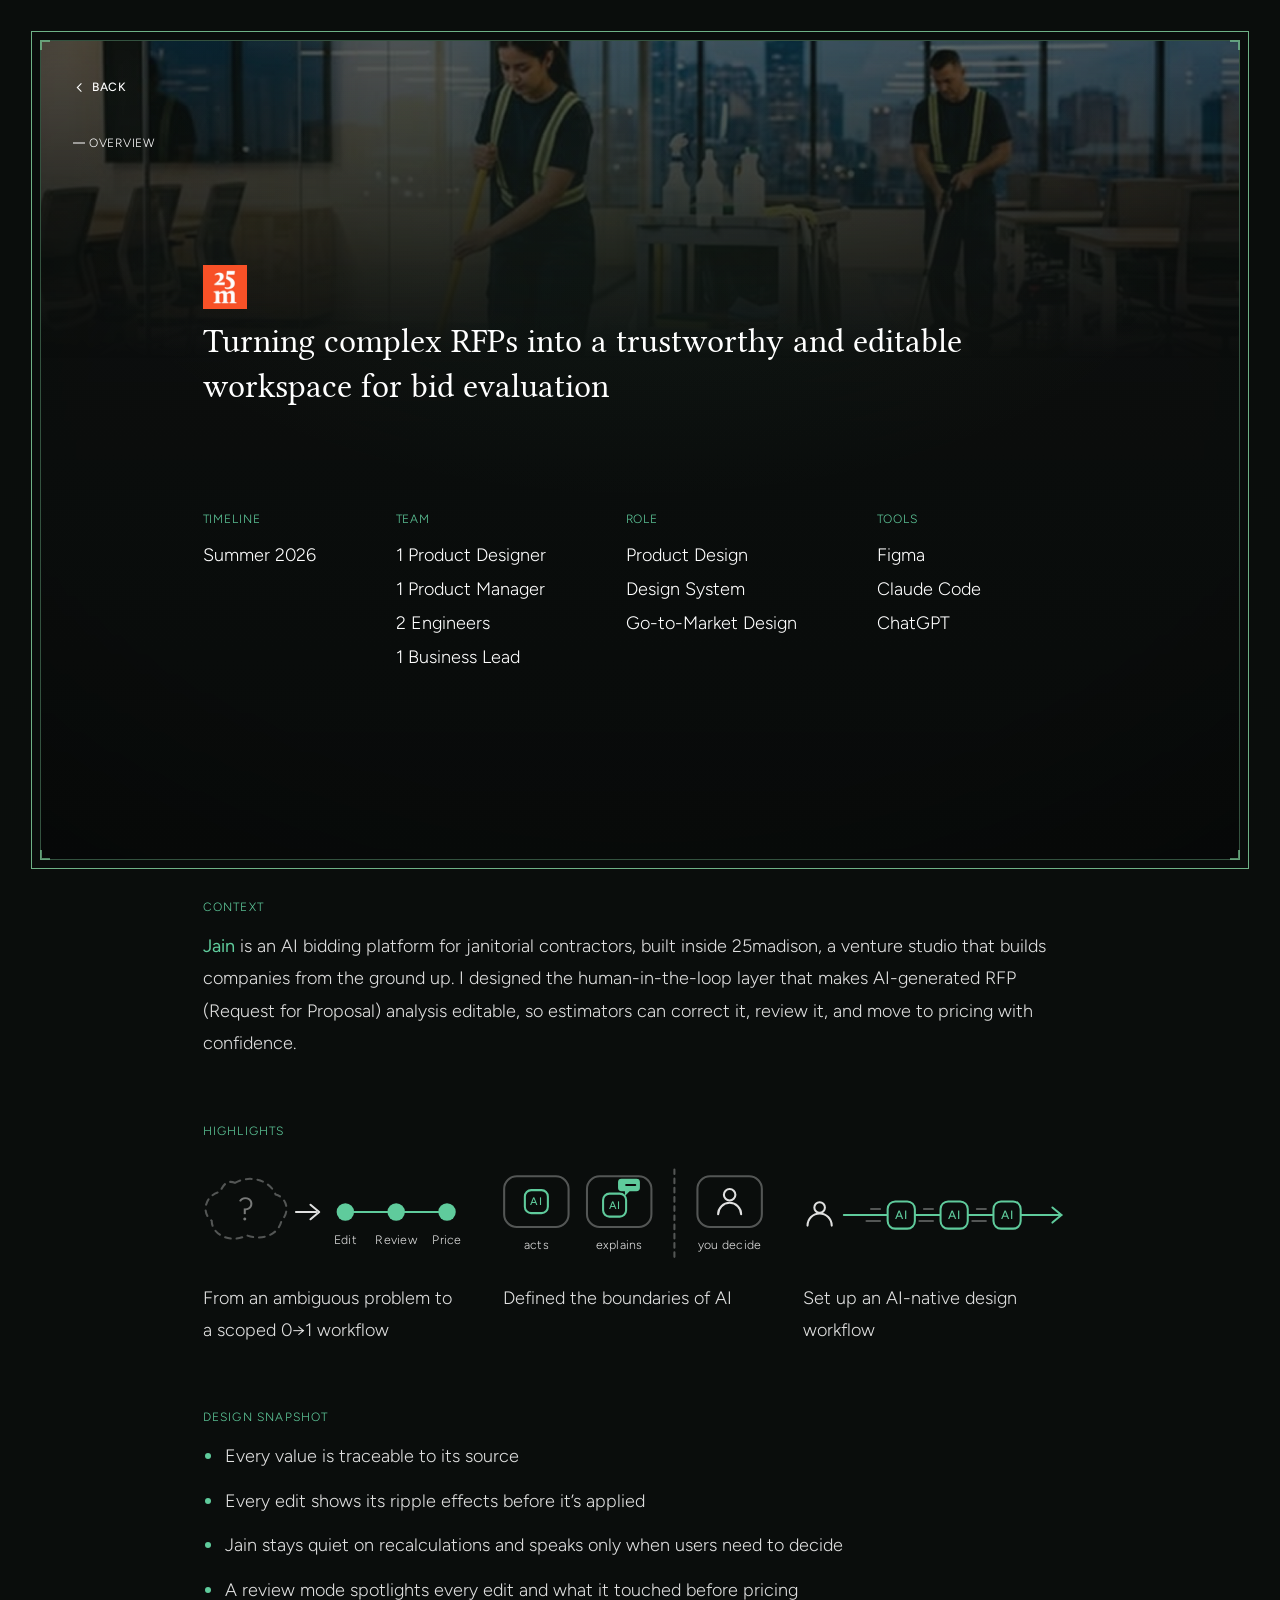
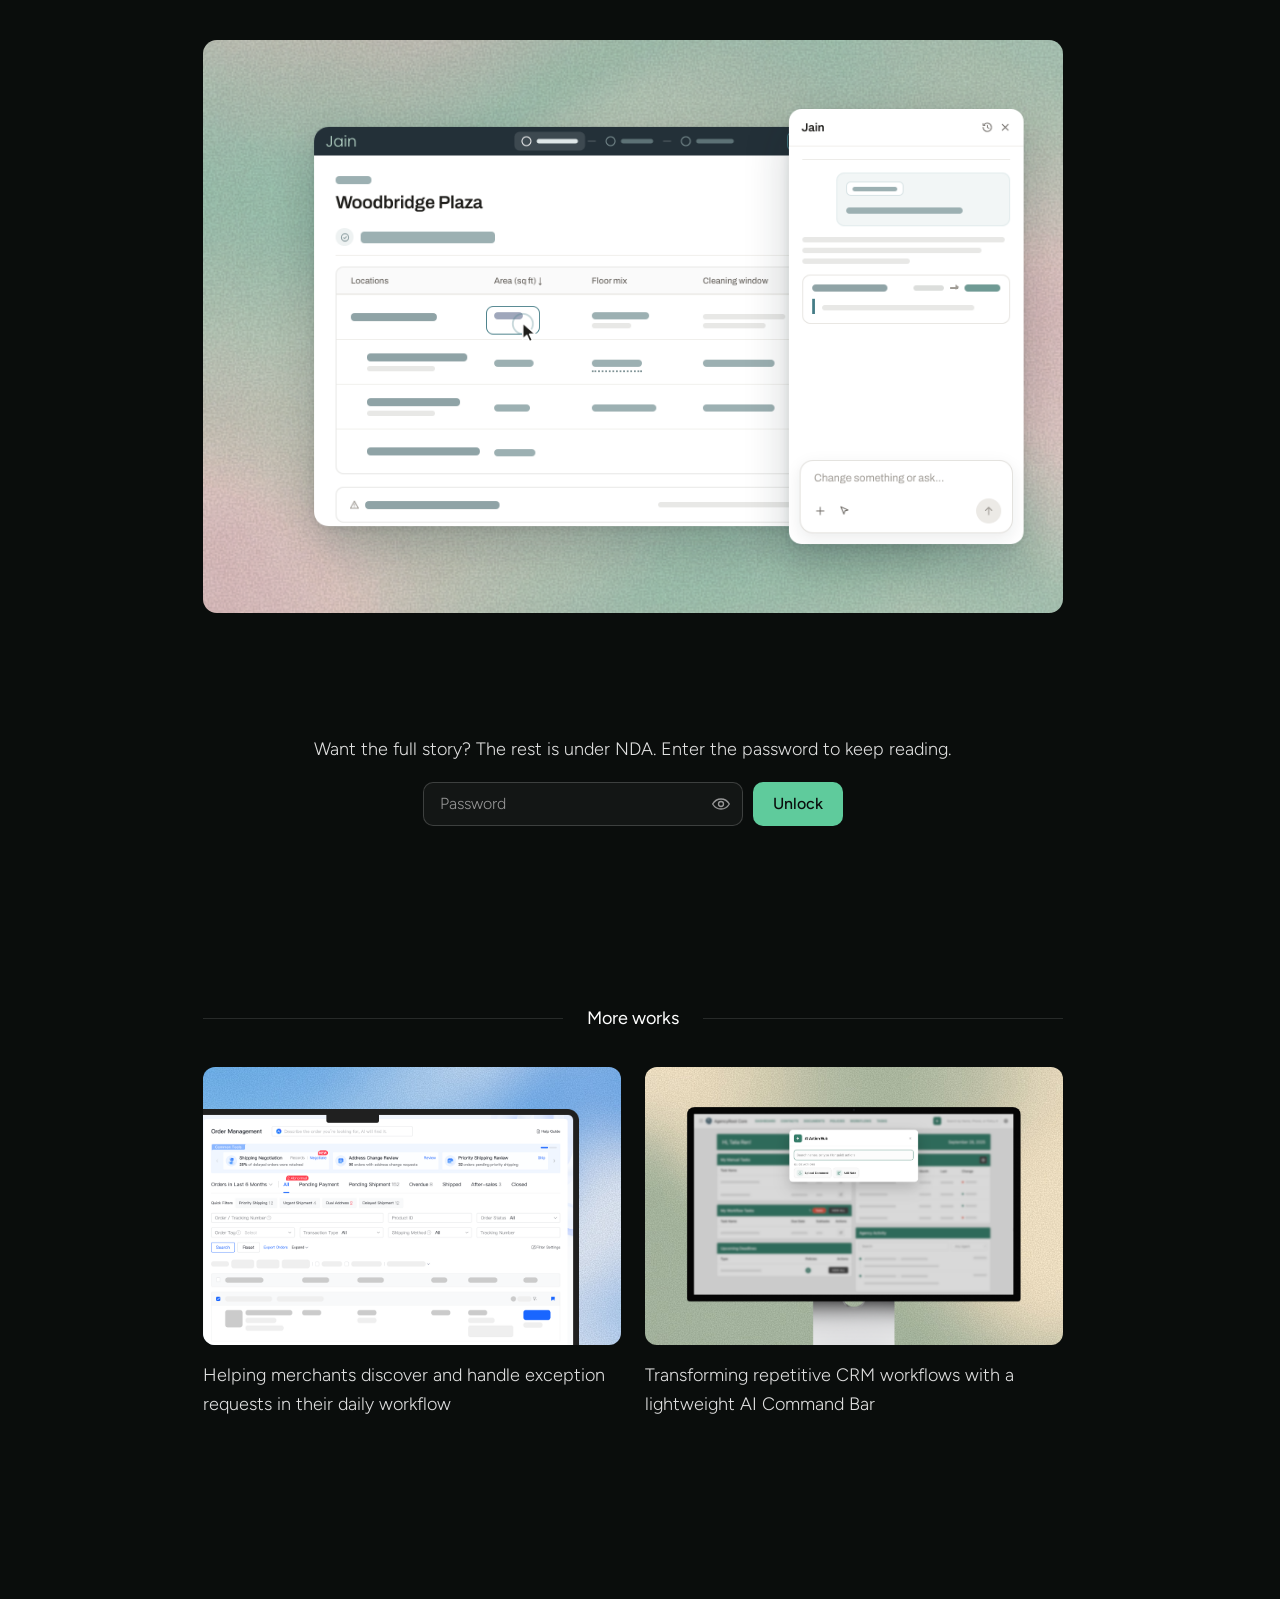
==== commit 8f0d7652: "25madison: remove the sections after Solution (Exploration, Collaboration, Pricing, Trade-offs, Take" ====
--- a/25madison.html
+++ b/25madison.html
@@ -636,7 +636,7 @@
   }
 
   /* ── Anchor scroll offset ── */
-  #overview, #problem, #goals, #principle, #exploration, #collab, #solution, #pricing, #tradeoffs, #takeaways { scroll-margin-top: 140px; }
+  #overview, #problem, #goals, #principle, #solution { scroll-margin-top: 140px; }
 </style>
 
 <aside class="case-sidebar">
@@ -646,11 +646,6 @@
   <a href="#goals" data-locked>Design strategies</a>
   <a href="#principle" data-locked>AI boundary</a>
   <a href="#solution" data-locked>Solution</a>
-  <a href="#exploration" data-locked>Exploration</a>
-  <a href="#collab" data-locked>Collaboration</a>
-  <a href="#pricing" data-locked>Pricing</a>
-  <a href="#tradeoffs" data-locked>Trade-offs</a>
-  <a href="#takeaways" data-locked>Takeaways</a>
 </aside>
 
 <main>
@@ -917,156 +912,6 @@
     </div>
   </section>
 
-  <section class="jbx-sec " id="exploration">
-    <div class="jbx-sec-inner">
-      <div class="jbx-sec-head">
-        <span class="jbx-block-label">Exploration</span>
-        <h2 class="jbx-sec-title">Showing what a change touched: four options, one that answers the real question</h2>
-      </div>
-      <div class="jbx-opts">
-        <div class="jbx-opt"><h4>Minimap</h4><p>A thumbnail of the report with dots and lines.</p><ul><li class="plus">Whole-page overview</li><li class="minus">Too far from the data; "what is this for?"</li></ul></div>
-        <div class="jbx-opt"><h4>All lines, toggle</h4><p>Every dependency drawn at once.</p><ul><li class="plus">Nothing hidden</li><li class="minus">Unreadable past three edits</li></ul></div>
-        <div class="jbx-opt"><h4>Routed lines</h4><p>Lines run round the margin.</p><ul><li class="plus">Off the text</li><li class="minus">Impossible to follow</li></ul></div>
-        <div class="jbx-opt is-pick"><span class="jbx-opt-pick">Chosen</span><h4>Spotlight</h4><p>Pick a value; only its lines draw, the rest dims.</p><ul><li class="plus">Answers the one question review asks</li><li class="minus">No overview; scrollbar marks carry it</li></ul></div>
-      </div>
-      <figure class="jbx-fig"><img src="Jain/case/review-spotlight.png" alt="" loading="lazy"><figcaption>Review mode: pick a changed value, only its dependencies draw.</figcaption></figure>
-      <p class="jbx-body">Midway, a bug: the hover card listed three affected items, review drew one line. Three surfaces were reading three copies of the dependency data. Now they read one function. If the card lists it, the line is drawn.</p>
-      <div class="jbx-group" style="margin-top:24px;">
-        <h3 class="jbx-sec-title" style="font-size:1.375rem;">Taking a change back: three options, one explainable in a sentence.</h3>
-        <div class="jbx-opts" style="margin-top:12px;">
-        <div class="jbx-opt"><h4>Version history</h4><p>Restore to a point in time.</p><ul><li class="plus">Predictable</li><li class="minus">Later edits are lost</li></ul></div>
-        <div class="jbx-opt"><h4>Selective undo</h4><p>Remove one record, replay the rest.</p><ul><li class="plus">Correct</li><li class="minus">Not explainable in a connected table</li></ul></div>
-        <div class="jbx-opt is-pick"><span class="jbx-opt-pick">Chosen</span><h4>"Back to"</h4><p>The old value goes in as a new change at the top.</p><ul><li class="plus">Nothing deleted; formulas recompute; later edits stay</li><li class="minus">A reverted value appears twice</li></ul></div>
-        </div>
-      </div>
-    </div>
-  </section>
-
-  <section class="jbx-sec " id="collab">
-    <div class="jbx-sec-inner">
-      <div class="jbx-sec-head">
-        <span class="jbx-block-label">Collaboration</span>
-        <h2 class="jbx-sec-title">Two constraints contradicted each other. The principle is how they were reconciled</h2>
-      </div>
-      <div class="jbx-group">
-        <h3 class="jbx-mini">Product vs. engineering</h3>
-        <div class="jbx-vs">
-          <div class="jbx-card"><h4>Roy, product</h4><p>"Users handle exceptions. The document has to feel like theirs." Show less; let the AI stay out of the way.</p></div>
-          <div class="jbx-card"><h4>Tan, engineering</h4><p>"Change anything, everything recalculates." Show everything; the user has to see what moved.</p></div>
-        </div>
-        <p class="jbx-res">Both are right about different cells. Formulas recalculate silently with a dot (Tan's system stays live); only RFP contradictions and Jain's own revisions surface (Roy's exceptions). The confirm card shows consequences before the change lands, so the document never changes behind the user's back.</p>
-      </div>
-      <div class="jbx-group">
-        <h3 class="jbx-mini">Engineering alignment</h3>
-        <p class="jbx-body">Agreed with Tan that the dependency graph comes from the parser, not front-end rules; that each cell carries origin, source page, original value, who changed it and when; and that review is read-only so Jain can't move a value mid-check.</p>
-      </div>
-      <div class="jbx-group">
-        <h3 class="jbx-mini">Where I overruled the AI agent I built with</h3>
-        <div class="jbx-vs">
-          <div class="jbx-card"><h4>Agent</h4><p>A sidebar list of all changes for review, click to jump. A pricing dialog that appears only when something changed, with "don't ask again."</p></div>
-          <div class="jbx-card"><h4>Decision</h4><p>Spotlight on the data, not a list beside it. Ask every time: an untouched report still carries estimates and gaps that go straight into the price.</p></div>
-        </div>
-        <p class="jbx-res">The list stays in the prototype behind a switch for user testing. The dialog's skip rate is the first number to watch; if most people skip, this call was wrong.</p>
-      </div>
-      <div class="jbx-group">
-        <h3 class="jbx-mini">Open with product</h3>
-        <div class="jbx-cards jbx-cards--2">
-        <div class="jbx-card"><h4>What counts as "needs a person"?</h4><p>Amber is only for real decisions. Every new type has to pass that bar.</p></div>
-        <div class="jbx-card"><h4>What is "Jain recommends" based on?</h4><p>Win history, usual margin, or the client's scoring criteria. Who sets the three plans' parameters.</p></div>
-        <div class="jbx-card"><h4>How do assumptions reach the proposal?</h4><p>Unconfirmed values become stated basis of the price; wording needs product and legal.</p></div>
-        <div class="jbx-card"><h4>Is review mandatory?</h4><p>Currently asked every time, skippable. Decide from skip rate and post-pricing error rate.</p></div>
-        </div>
-      </div>
-      <div class="jbx-group">
-        <h3 class="jbx-mini">How the prototype was built</h3>
-        <p class="jbx-body">With an AI agent, under rules I wrote for it: a plain-language case before any "where should this go"; variations in a switcher inside the prototype, decided by clicking; one change per iteration, verified in the browser; no silent removals; "reference, don't copy" after the first panel came back as chat bubbles with an avatar. The rules live in a file so another agent, or engineering, can continue.</p>
-      </div>
-    </div>
-  </section>
-
-  <section class="jbx-sec " id="pricing">
-    <div class="jbx-sec-inner">
-      <div class="jbx-sec-head">
-        <span class="jbx-block-label">Pricing</span>
-        <h2 class="jbx-sec-title">A price is a choice between strategies, not a number</h2>
-      </div>
-      <div class="jbx-copy">
-        <p class="jbx-body">Three plans, Competitive / Balanced / Premium, each with annual price, price per square foot, margin and cleaning efficiency; the selected plan drives every figure on the page. Below it, where the money goes, staffing per building and shift, and the contract value over the term. Every value from the X-ray keeps its origin label; the assumptions are listed in one place with a link back to the cell they rest on, so they can be stated to the client as the basis of the price rather than discovered later.</p>
-        <p class="jbx-note">Market comparison and rate data in the prototype are illustrative.</p>
-      </div>
-    </div>
-  </section>
-
-  <section class="jbx-sec " id="tradeoffs">
-    <div class="jbx-sec-inner">
-      <div class="jbx-sec-head">
-        <span class="jbx-block-label">Trade-offs</span>
-        <h2 class="jbx-sec-title">What was chosen, what was given up, and what was accepted under constraint</h2>
-      </div>
-      <div class="jbx-table jbx-table--4">
-        <div class="th">Decision</div><div class="th">Chose</div><div class="th">Gave up</div><div class="th">Why it's worth it</div>
-        <div class="td k">Consequences</div><div class="td" data-h="Chose">Formulas recalculate silently; only judgment calls are asked</div><div class="td" data-h="Gave up">A changed number may go unnoticed</div><div class="td" data-h="Why it's worth it">Avoids confirmation fatigue; the dot, hover card and review cover it</div>
-        <div class="td k">Review</div><div class="td" data-h="Chose">Spotlight on the report</div><div class="td" data-h="Gave up">A list of all changes at a glance</div><div class="td" data-h="Why it's worth it">Checking happens on the data; scrollbar marks carry the overview</div>
-        <div class="td k">Lines</div><div class="td" data-h="Chose">Only for the picked value, straight across the page</div><div class="td" data-h="Gave up">Seeing the whole graph; lines never crossing content</div><div class="td" data-h="Why it's worth it">All lines at once reads as nothing; white stroke and dimming make the crossing legible</div>
-        <div class="td k">Ask</div><div class="td" data-h="Chose">Every time</div><div class="td" data-h="Gave up">One click per bid</div><div class="td" data-h="Why it's worth it">Estimates and gaps enter the price whether or not anything was edited</div>
-        <div class="td k">Navigation</div><div class="td" data-h="Chose">Step bar, no breadcrumb</div><div class="td" data-h="Gave up">Bid name and level-up at a glance</div><div class="td" data-h="Why it's worth it">In a fixed sequence the step bar says more</div>
-        <div class="td k">No bid</div><div class="td" data-h="Chose">A side door under "⋯"</div><div class="td" data-h="Gave up">An explicit go / no-go step</div><div class="td row-end" data-h="Why it's worth it">Three steps at most; declining shouldn't be a step everyone walks through</div>
-      </div>
-      <div class="jbx-group">
-        <h3 class="jbx-mini">Compromises</h3>
-        <p class="jbx-body">A trade-off is wanting both and picking one. A compromise is accepting something imperfect because of a limit or a disagreement.</p>
-        <div class="jbx-cards jbx-cards--2">
-        <div class="jbx-card"><h4>Lines cross content</h4><p>No routing around text. Mitigated three ways: white stroke, lines only on selection, everything else dimmed.</p></div>
-        <div class="jbx-card"><h4>Purple dot on the Jain button</h4><p>I thought "you changed something" was noise and proposed removing it; the team kept it as a useful reminder. The purple / amber split is the middle ground.</p></div>
-        <div class="jbx-card"><h4>Custom scrollbar</h4><p>Cleaner, and width doesn't jump when the panel opens; keyboard and screen-reader behaviour need engineering to confirm.</p></div>
-        <div class="jbx-card"><h4>Illustrative data</h4><p>Market comparison and rates in the prototype are invented to make the interface credible, and are labelled as such.</p></div>
-        </div>
-      </div>
-      <div class="jbx-group">
-        <h3 class="jbx-mini">Rejected along the way</h3>
-        <div class="jbx-chips">
-          <span class="jbx-chip">Panel as chat bubbles with an avatar (copied the reference)</span>
-          <span class="jbx-chip">Nine panel workflows; only "approve in place" survived</span>
-          <span class="jbx-chip">A handoff flow before pricing (Ready to price → checklist → mark priceable)</span>
-          <span class="jbx-chip">A separate "Before you price" page</span>
-          <span class="jbx-chip">Five entry points to pricing: nav card, end-of-report card, sticky footer, price preview, "Jain suggests" card</span>
-          <span class="jbx-chip">"Create PowerPoint"</span>
-          <span class="jbx-chip">Minimap (panel → review → gone)</span>
-          <span class="jbx-chip">Line toggle button and its six icons</span>
-          <span class="jbx-chip">Lines routed round the margin</span>
-          <span class="jbx-chip">Three review visual treatments: dark full-width bar, teal edge glow, bold marker rail</span>
-          <span class="jbx-chip">Unread count on the history icon</span>
-          <span class="jbx-chip">Breadcrumb alongside the step bar</span>
-        </div>
-      </div>
-    </div>
-  </section>
-
-  <section class="jbx-sec " id="takeaways">
-    <div class="jbx-sec-inner">
-      <div class="jbx-sec-head">
-        <span class="jbx-block-label">Takeaways</span>
-        <h2 class="jbx-sec-title">The AI is an addition, not the premise</h2>
-      </div>
-      <div class="jbx-copy">
-        <p class="jbx-body">The report had to work with Jain closed. Everything Jain does is a second layer on a document a person already owns. The rules for when Jain may act alone turned out to be the same rules I gave the agent I built this with: reason before building, no silent removals, rules written as a file. Bounding both was one skill.</p>
-        <p class="jbx-body">If a mechanism can't be explained in one sentence, it isn't done. Selective undo was correct. I cut it anyway.</p>
-      </div>
-      <div class="jbx-group">
-        <h3 class="jbx-mini">What I'd measure after launch</h3>
-        <div class="jbx-watch">
-        <div class="jbx-card"><h4>Review skip rate</h4><p>Is the dialog earning its click?</p></div>
-        <div class="jbx-card"><h4>Edits made after review</h4><p>Is the spotlight catching anything?</p></div>
-        <div class="jbx-card"><h4>Time from queue to zero</h4><p>Is the queue the right unit of work?</p></div>
-        <div class="jbx-card"><h4>Suggestion accept rate</h4><p>Too high, Jain isn't asking real questions. Too low, it's interrupting.</p></div>
-        </div>
-      </div>
-      <div class="jbx-group">
-        <h3 class="jbx-mini">Open</h3>
-        <p class="jbx-body">The proposal step. Whether scrollbar marks and spotlight still hold with dozens of changes. Spotlight vs. list with real users. Narrow screens. Accessibility beyond colour: shape, text, keyboard in review.</p>
-      </div>
-    </div>
-  </section>
   </div><!-- /.jbx-locked -->
 
   <section class="case-more" style="--accent:#5FCB9C;">
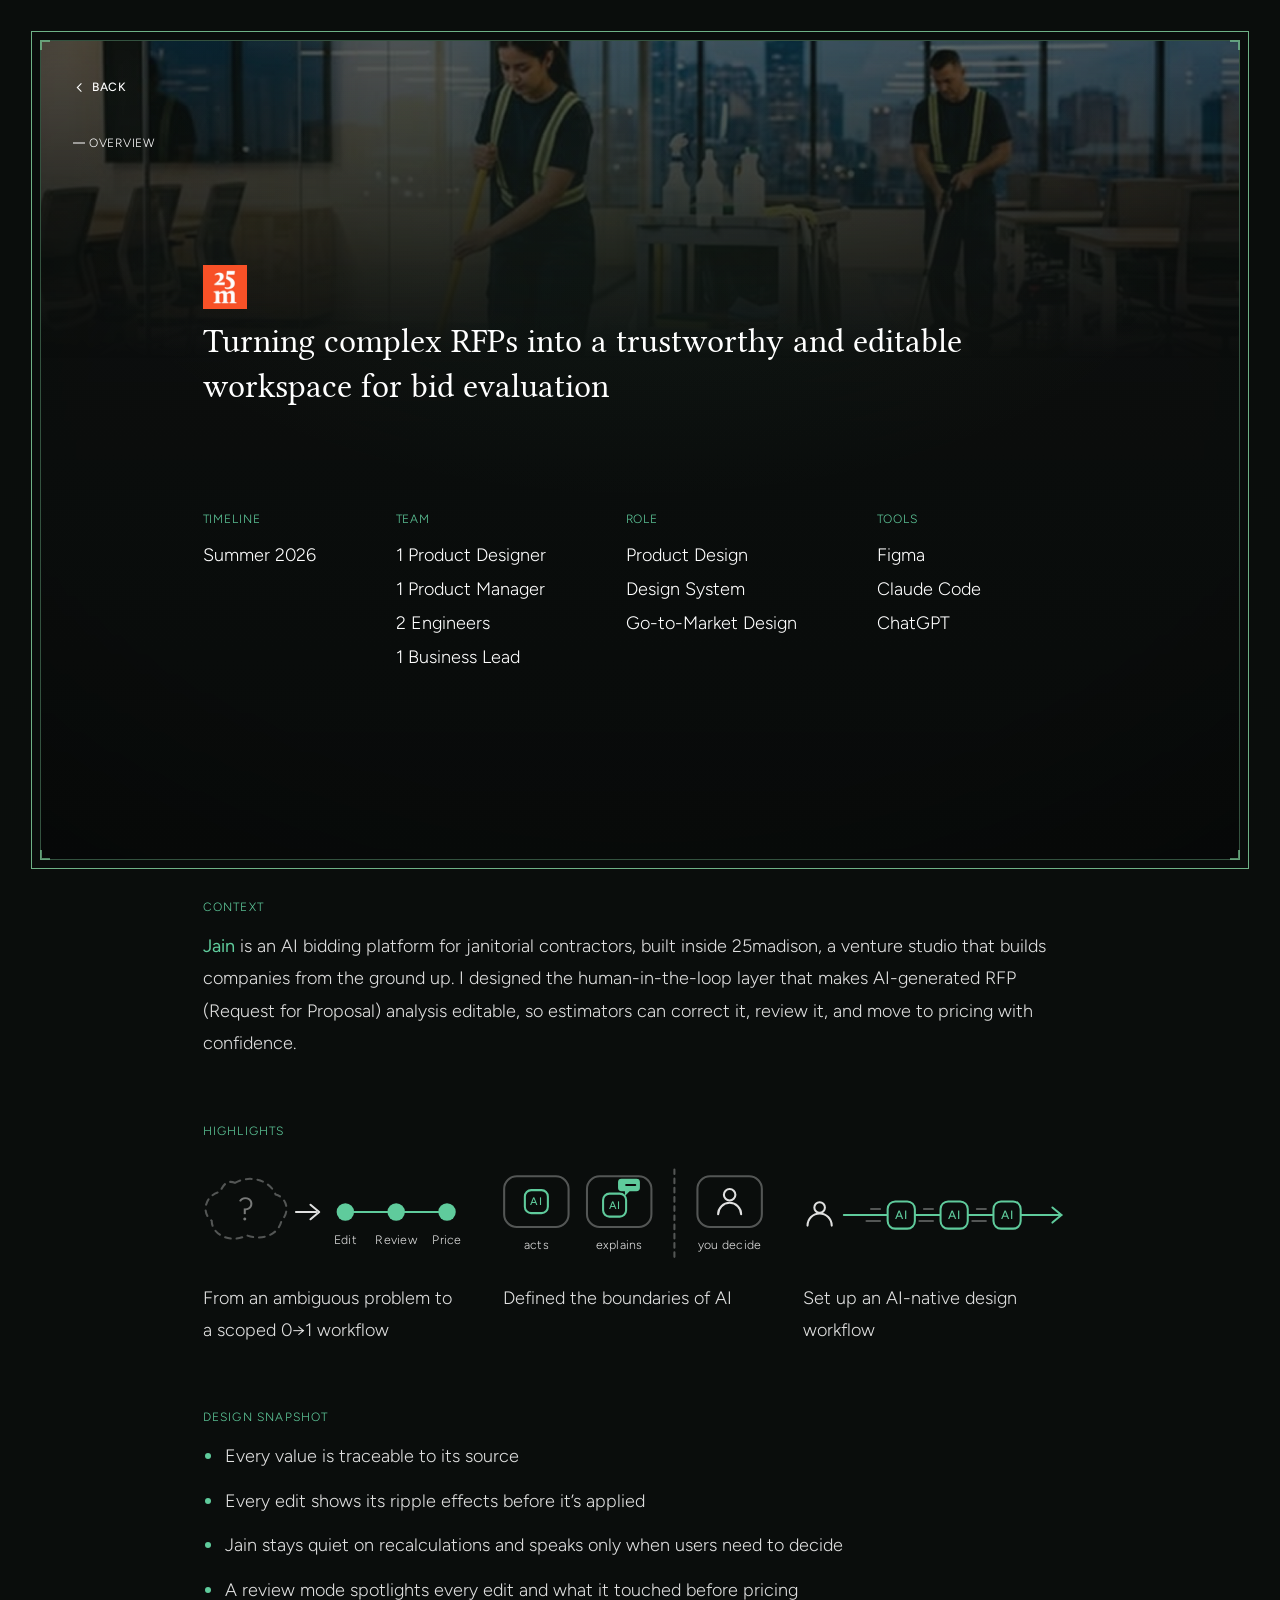
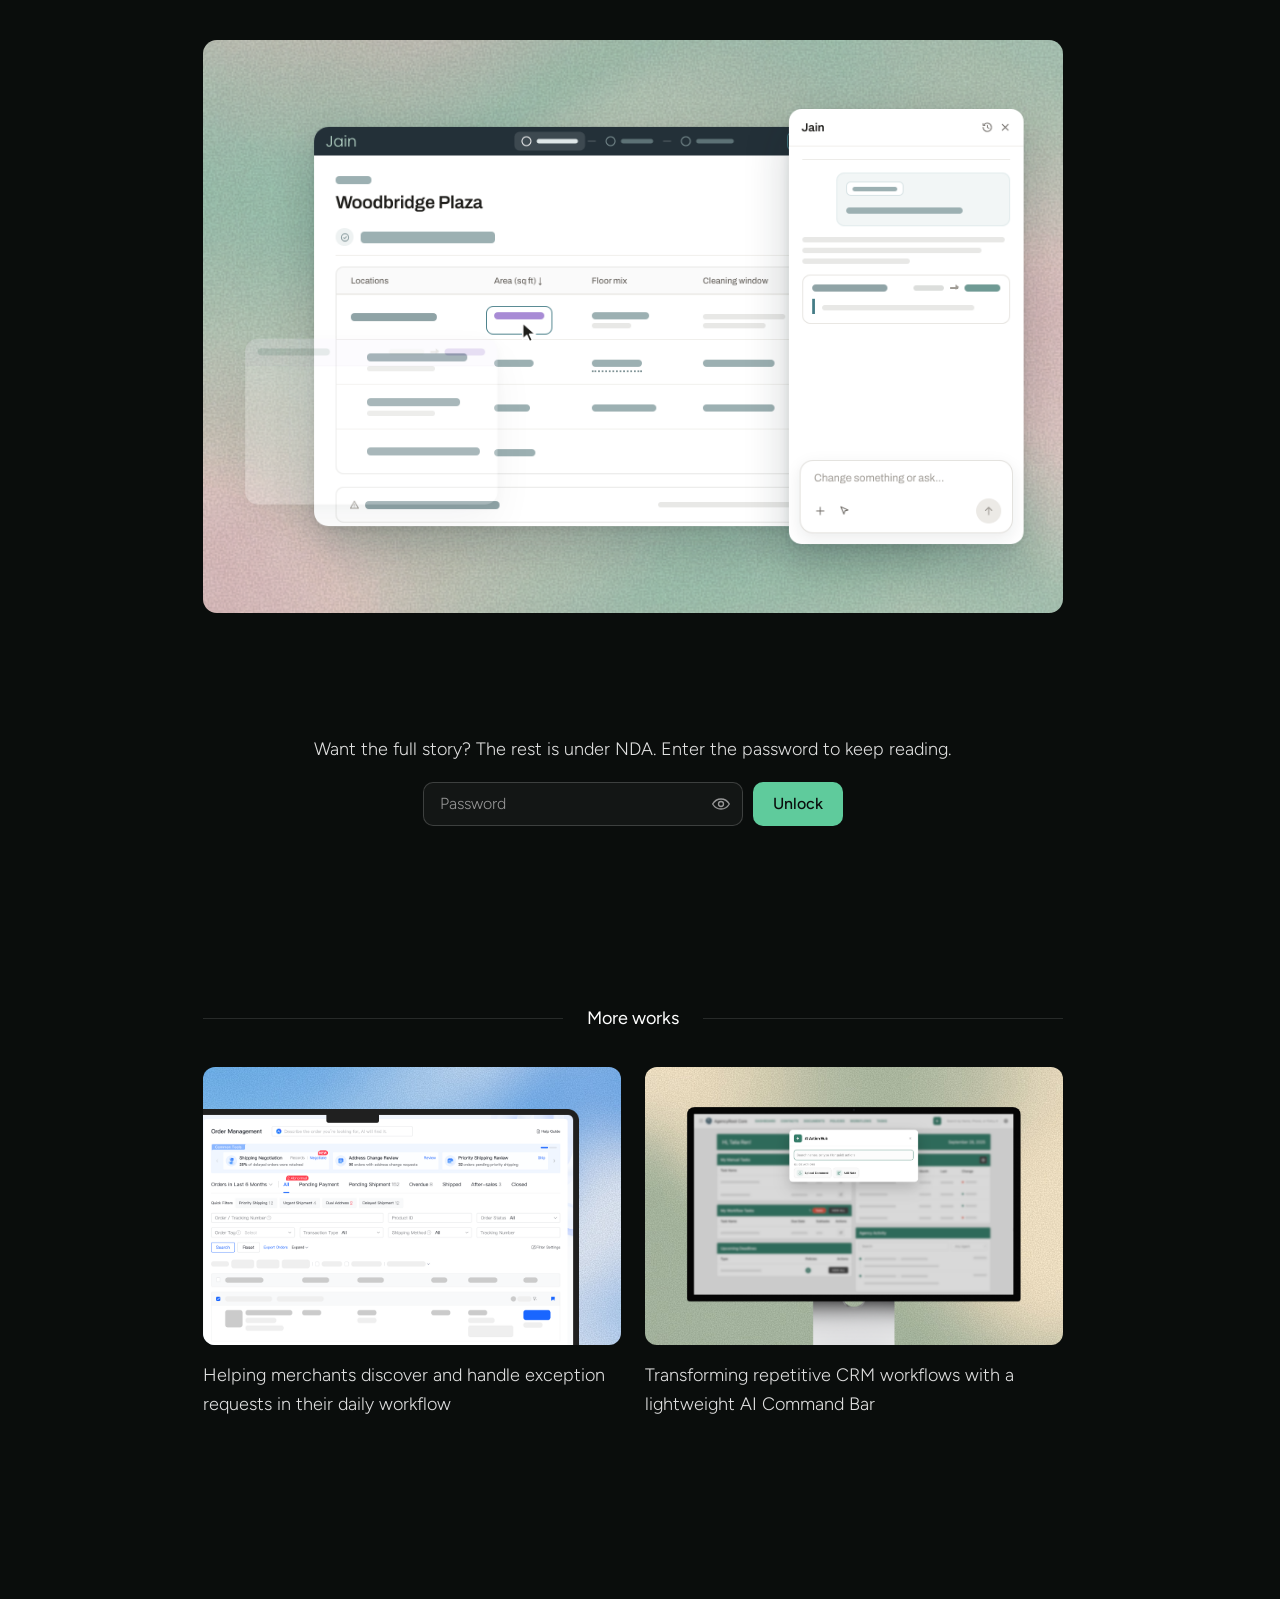
==== commit f4ee0f86: "25madison: add Reflection section after Solution (two paragraphs) with its sidebar link Co-Authored-" ====
--- a/25madison.html
+++ b/25madison.html
@@ -636,7 +636,7 @@
   }
 
   /* ── Anchor scroll offset ── */
-  #overview, #problem, #goals, #principle, #solution { scroll-margin-top: 140px; }
+  #overview, #problem, #goals, #principle, #solution, #reflection { scroll-margin-top: 140px; }
 </style>
 
 <aside class="case-sidebar">
@@ -646,6 +646,7 @@
   <a href="#goals" data-locked>Design strategies</a>
   <a href="#principle" data-locked>AI boundary</a>
   <a href="#solution" data-locked>Solution</a>
+  <a href="#reflection" data-locked>Reflection</a>
 </aside>
 
 <main>
@@ -912,6 +913,18 @@
     </div>
   </section>
 
+  <section class="jbx-sec " id="reflection">
+    <div class="jbx-sec-inner">
+      <div class="jbx-sec-head">
+        <span class="jbx-block-label">Reflection</span>
+        <h2 class="jbx-sec-title">What I'm taking with me</h2>
+      </div>
+      <div class="jbx-copy">
+        <p class="jbx-body">It’s tempting to let AI do more as it gets better. But the estimator signs the bid, so anything that changes what the bid commits to stays with them. That line shouldn’t move just because the model improves.</p>
+        <p class="jbx-body">Working with an agent, I could have several working versions of an idea in an hour. Choosing between them, and sometimes overruling the agent’s recommendation, became the real design work.</p>
+      </div>
+    </div>
+  </section>
   </div><!-- /.jbx-locked -->
 
   <section class="case-more" style="--accent:#5FCB9C;">
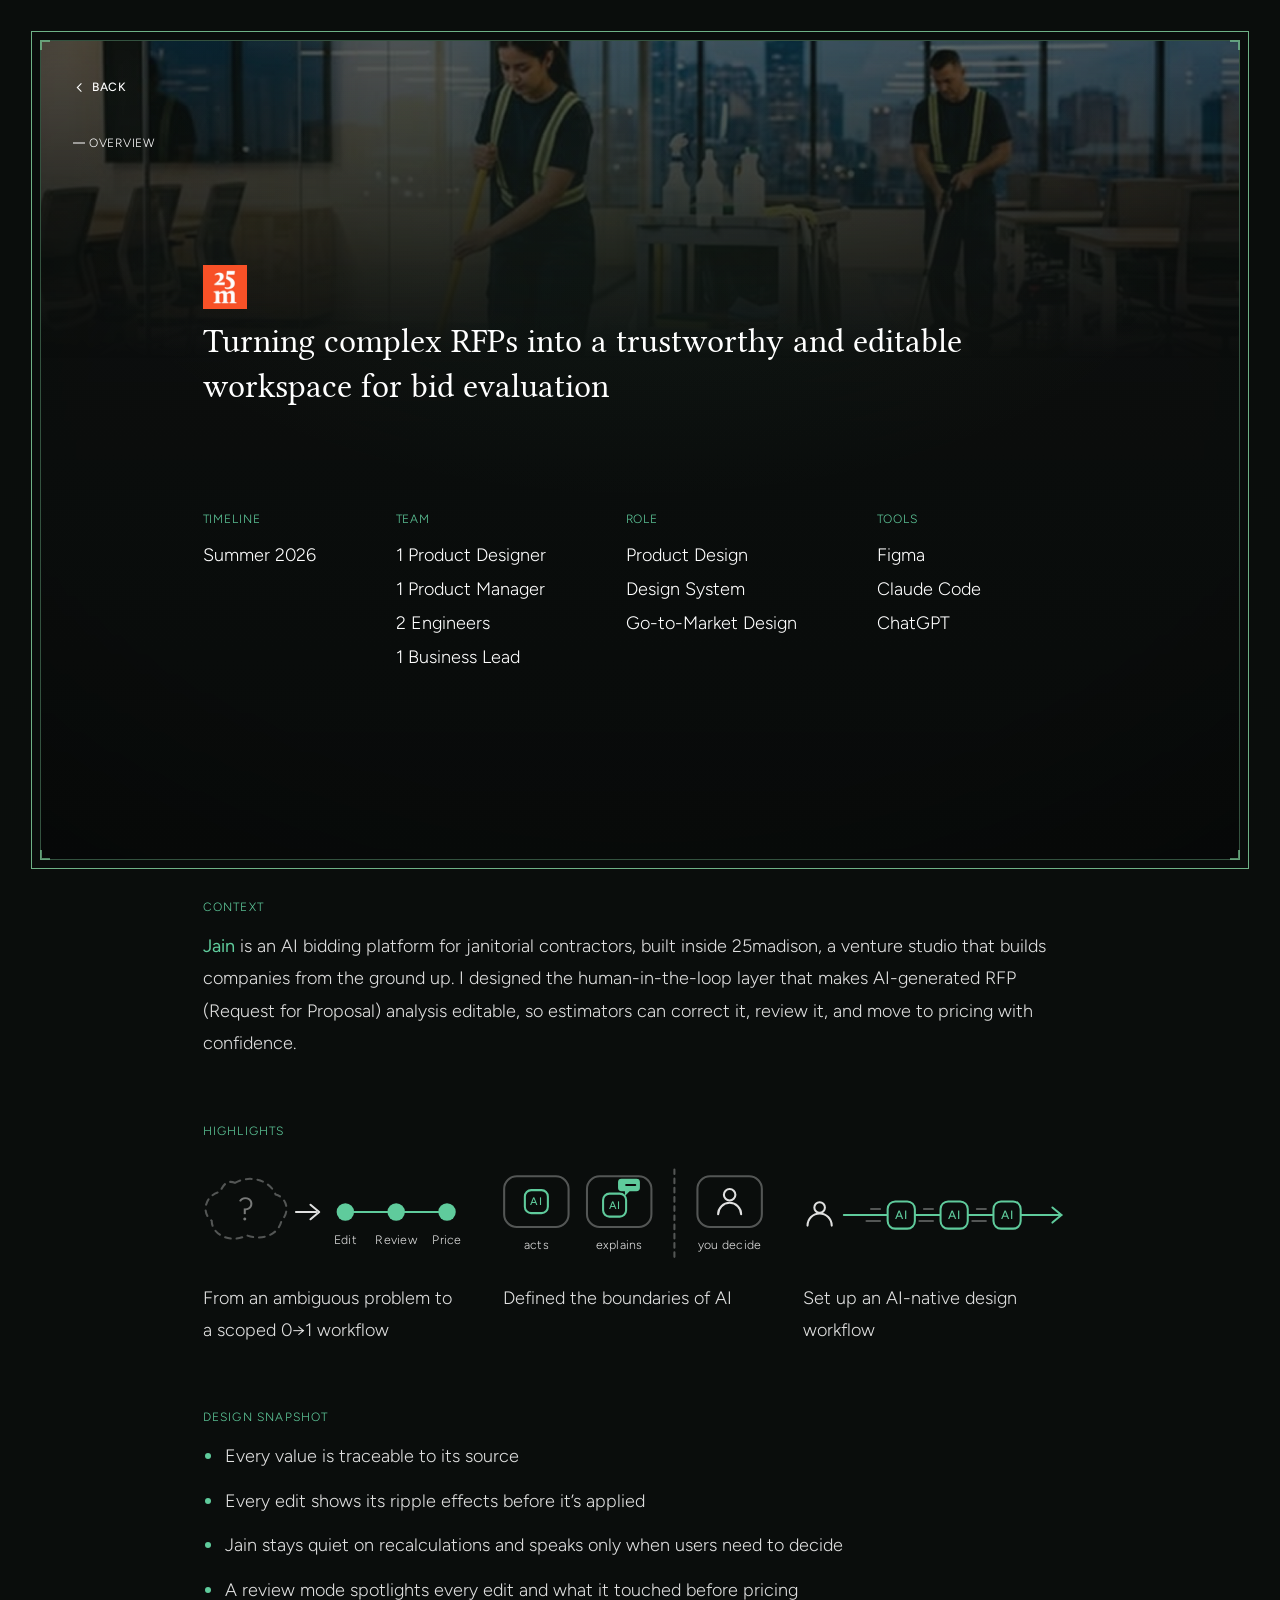
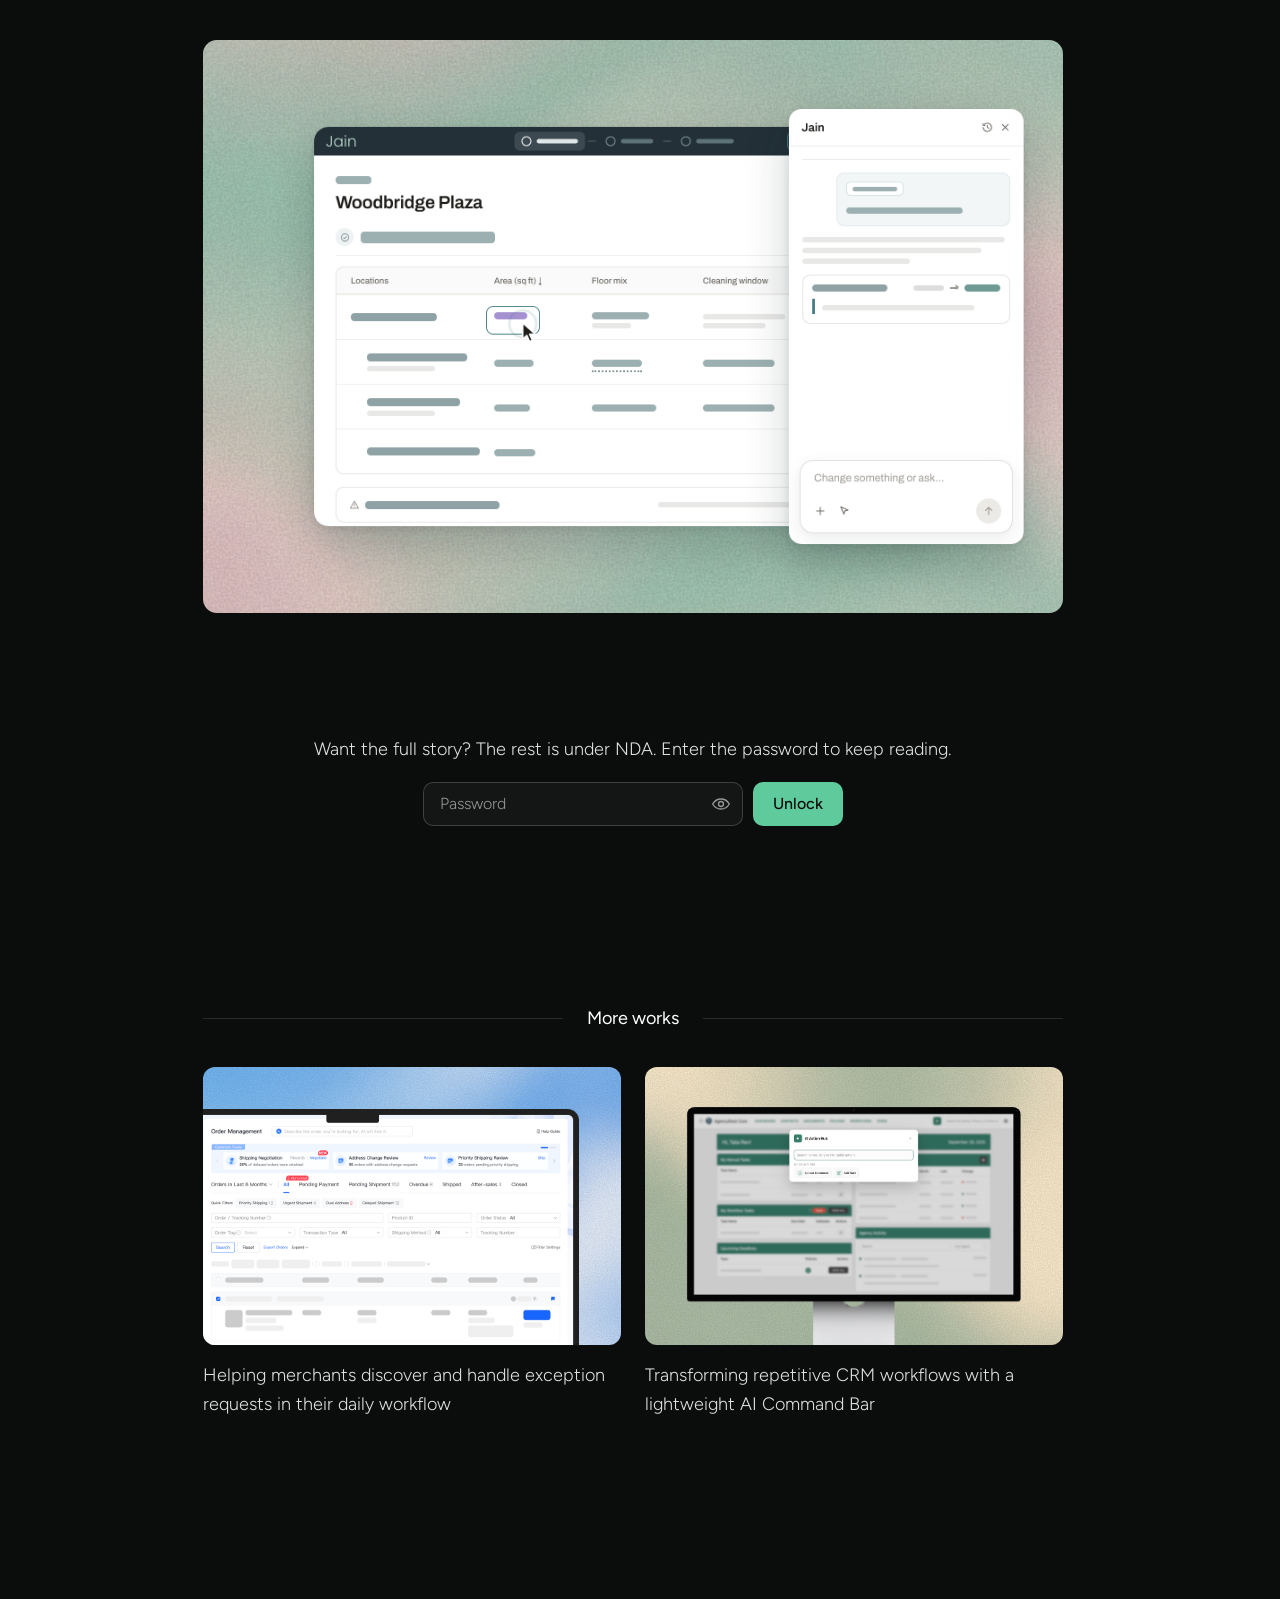
==== commit 0df5656d: "25madison: rename Reflection to Takeaways (tag, sidebar, id) with title "What I've learned" Co-Autho" ====
--- a/25madison.html
+++ b/25madison.html
@@ -636,7 +636,7 @@
   }
 
   /* ── Anchor scroll offset ── */
-  #overview, #problem, #goals, #principle, #solution, #reflection { scroll-margin-top: 140px; }
+  #overview, #problem, #goals, #principle, #solution, #takeaways { scroll-margin-top: 140px; }
 </style>
 
 <aside class="case-sidebar">
@@ -646,7 +646,7 @@
   <a href="#goals" data-locked>Design strategies</a>
   <a href="#principle" data-locked>AI boundary</a>
   <a href="#solution" data-locked>Solution</a>
-  <a href="#reflection" data-locked>Reflection</a>
+  <a href="#takeaways" data-locked>Takeaways</a>
 </aside>
 
 <main>
@@ -913,11 +913,11 @@
     </div>
   </section>
 
-  <section class="jbx-sec " id="reflection">
+  <section class="jbx-sec " id="takeaways">
     <div class="jbx-sec-inner">
       <div class="jbx-sec-head">
-        <span class="jbx-block-label">Reflection</span>
-        <h2 class="jbx-sec-title">What I'm taking with me</h2>
+        <span class="jbx-block-label">Takeaways</span>
+        <h2 class="jbx-sec-title">What I've learned</h2>
       </div>
       <div class="jbx-copy">
         <p class="jbx-body">It’s tempting to let AI do more as it gets better. But the estimator signs the bid, so anything that changes what the bid commits to stays with them. That line shouldn’t move just because the model improves.</p>
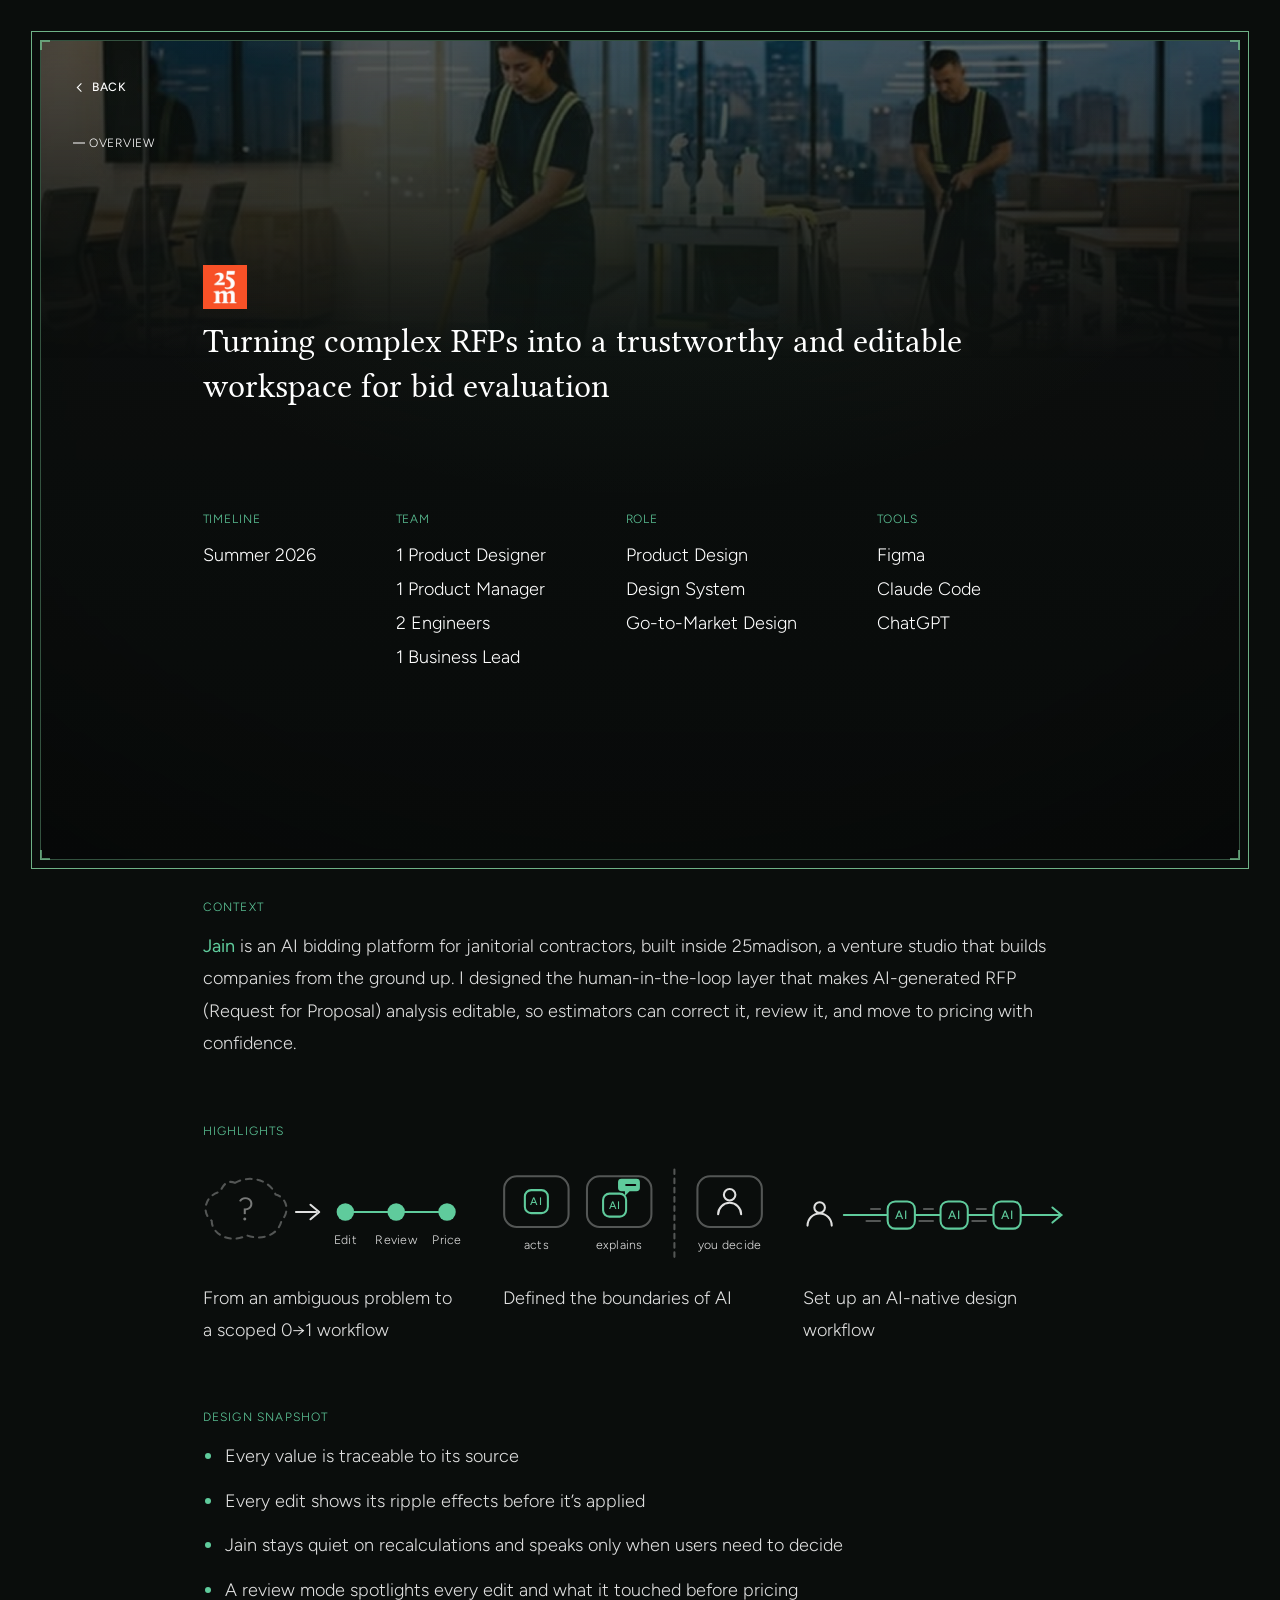
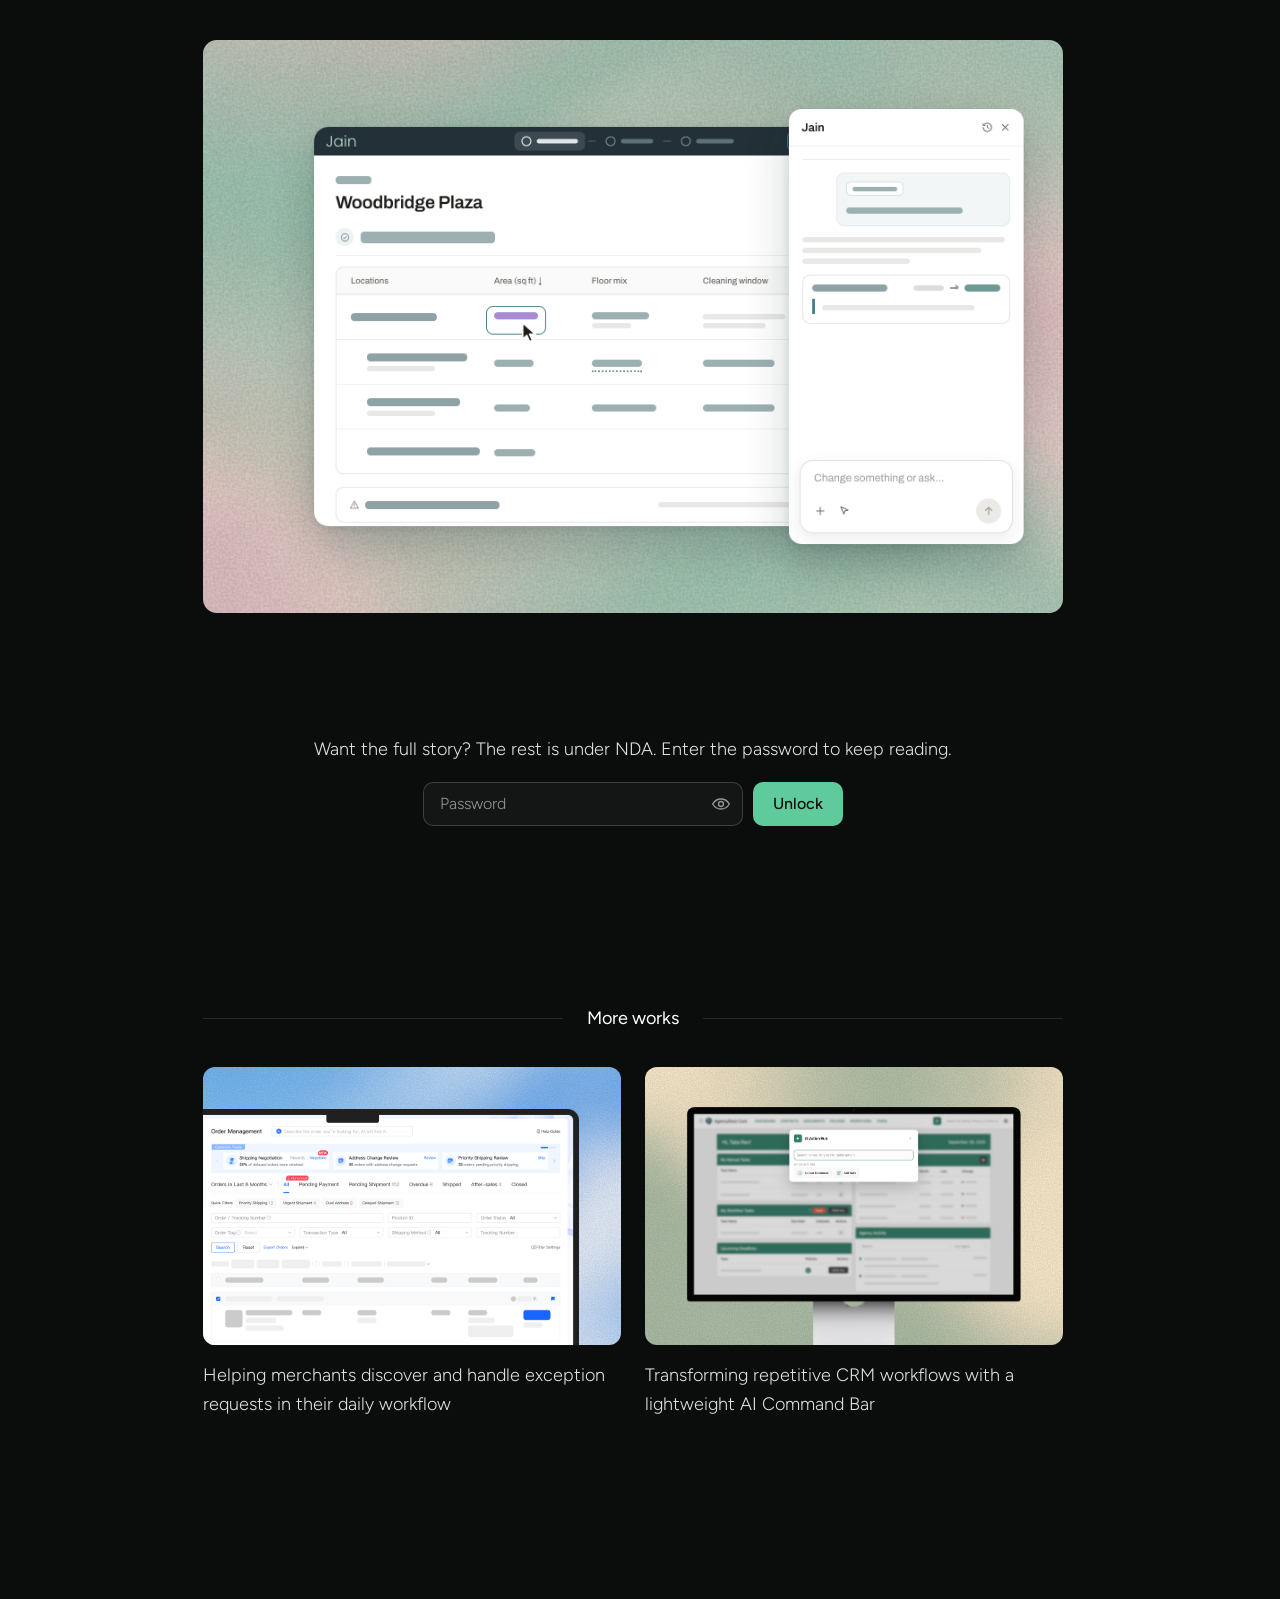
==== commit 345ede98: "25madison Takeaways: the two reflections as side-by-side #1C1C1C cards (stack at ≤1100) Co-Authored-" ====
--- a/25madison.html
+++ b/25madison.html
@@ -540,6 +540,11 @@
   .jbx-sec-head + .jbx-copy, .jbx-sec-head + .jbx-body { margin-top:-12px; } /* title → body 36px inside the 48px stack */
   .jbx-sec-title { font-family:'Figtree',sans-serif; font-size:1.75rem; font-weight:400; color:#fff; line-height:1.3; margin:0; }
   .jbx-copy { display:flex; flex-direction:column; gap:24px; }
+  .jbx-sec-head + .jbx-tk { margin-top:-12px; }   /* title → cards 36px, same as title → body */
+  .jbx-tk { display:grid; grid-template-columns:repeat(2,minmax(0,1fr)); gap:24px; }
+  .jbx-tk > .jbx-body { background:#1C1C1C; border-radius:16px; padding:28px; }
+  @media(max-width:1100px) { .jbx-tk { grid-template-columns:minmax(0,1fr); gap:16px; } .jbx-tk > .jbx-body { padding:24px; } }
+  @media(max-width:640px) { .jbx-sec-head + .jbx-tk { margin-top:-4px; } .jbx-tk > .jbx-body { padding:20px 16px; } }
   .jbx-body { font-family:'Figtree',sans-serif; font-size:1.125rem; font-weight:200; color:#E0E0E0; line-height:1.8; margin:0; }
   .jbx-mini { font-family:'Figtree',sans-serif; font-size:1.125rem; font-weight:400; color:#5FCB9C; line-height:1.5; margin:0; }
   .jbx-sub { font-family:'Figtree',sans-serif; font-size:1.125rem; font-weight:400; color:#fff; line-height:1.5; margin:0; }
@@ -919,7 +924,7 @@
         <span class="jbx-block-label">Takeaways</span>
         <h2 class="jbx-sec-title">What I've learned</h2>
       </div>
-      <div class="jbx-copy">
+      <div class="jbx-tk">
         <p class="jbx-body">It’s tempting to let AI do more as it gets better. But the estimator signs the bid, so anything that changes what the bid commits to stays with them. That line shouldn’t move just because the model improves.</p>
         <p class="jbx-body">Working with an agent, I could have several working versions of an idea in an hour. Choosing between them, and sometimes overruling the agent’s recommendation, became the real design work.</p>
       </div>
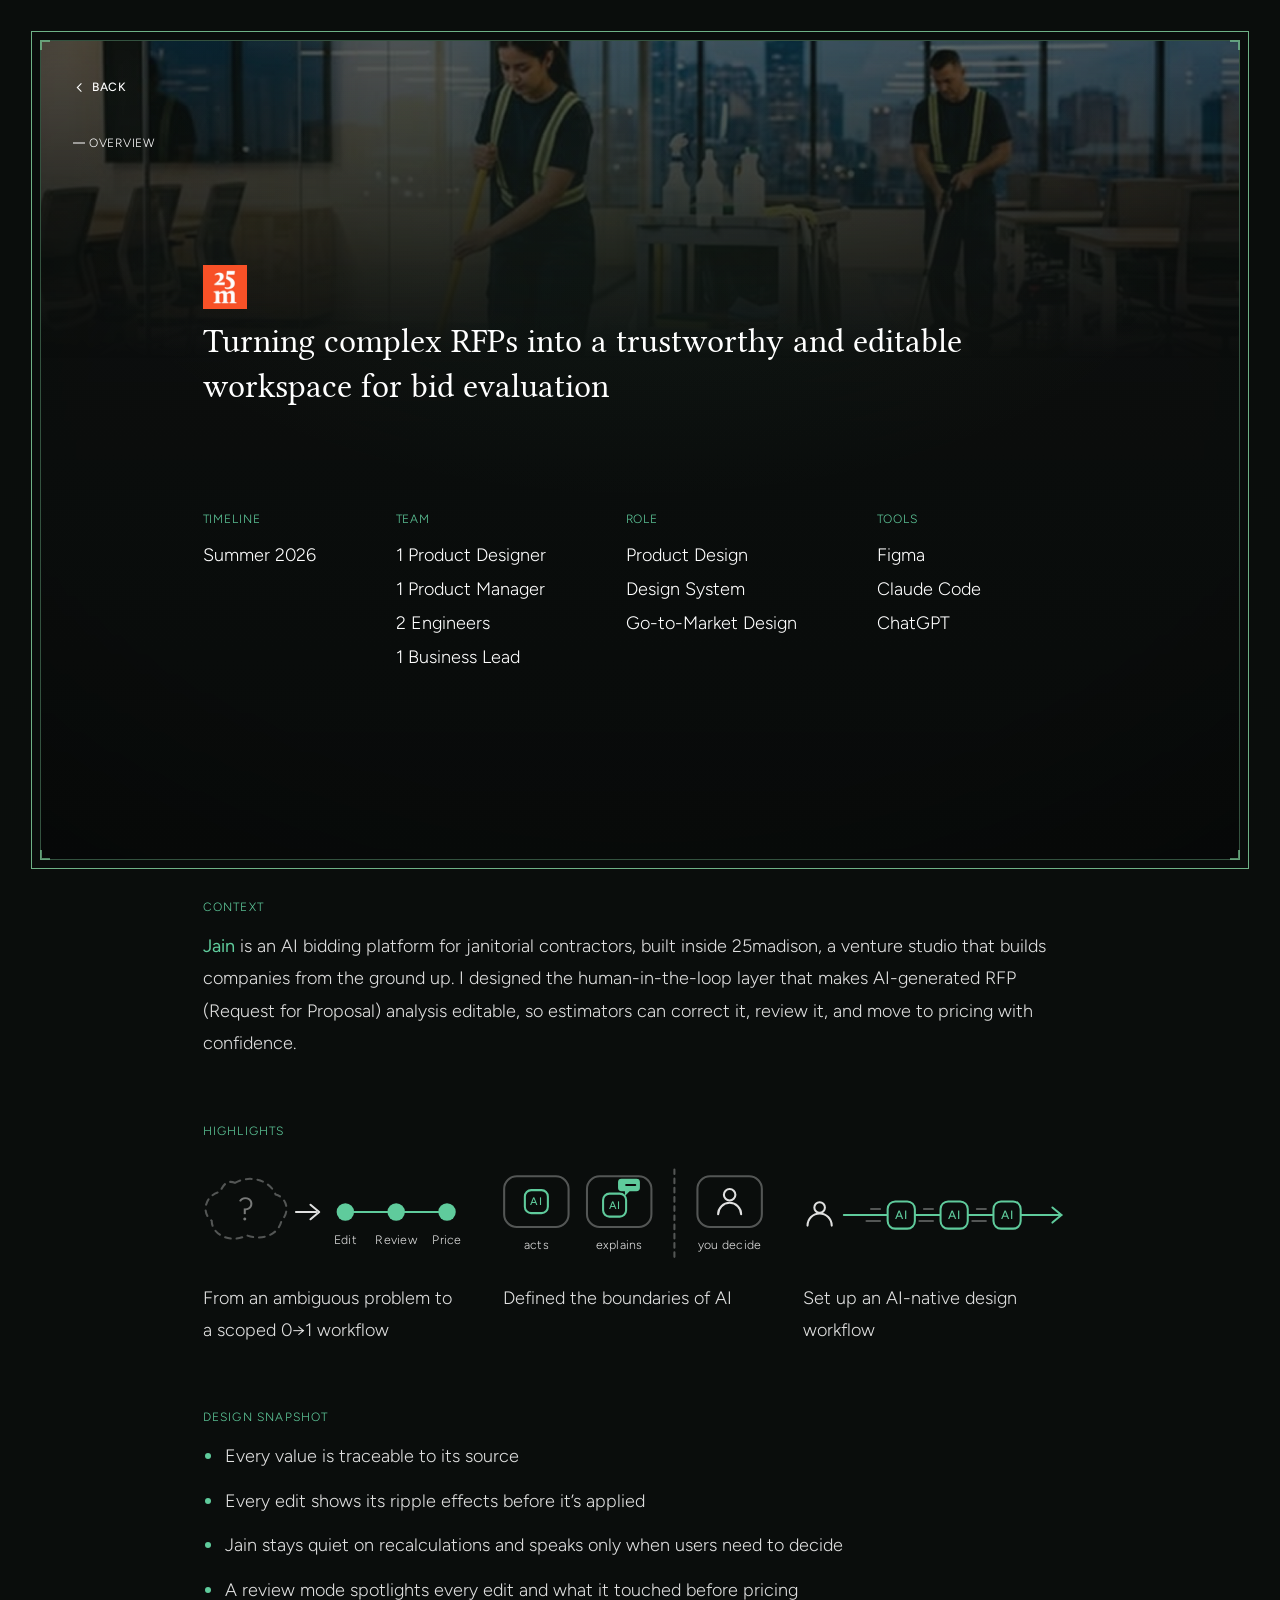
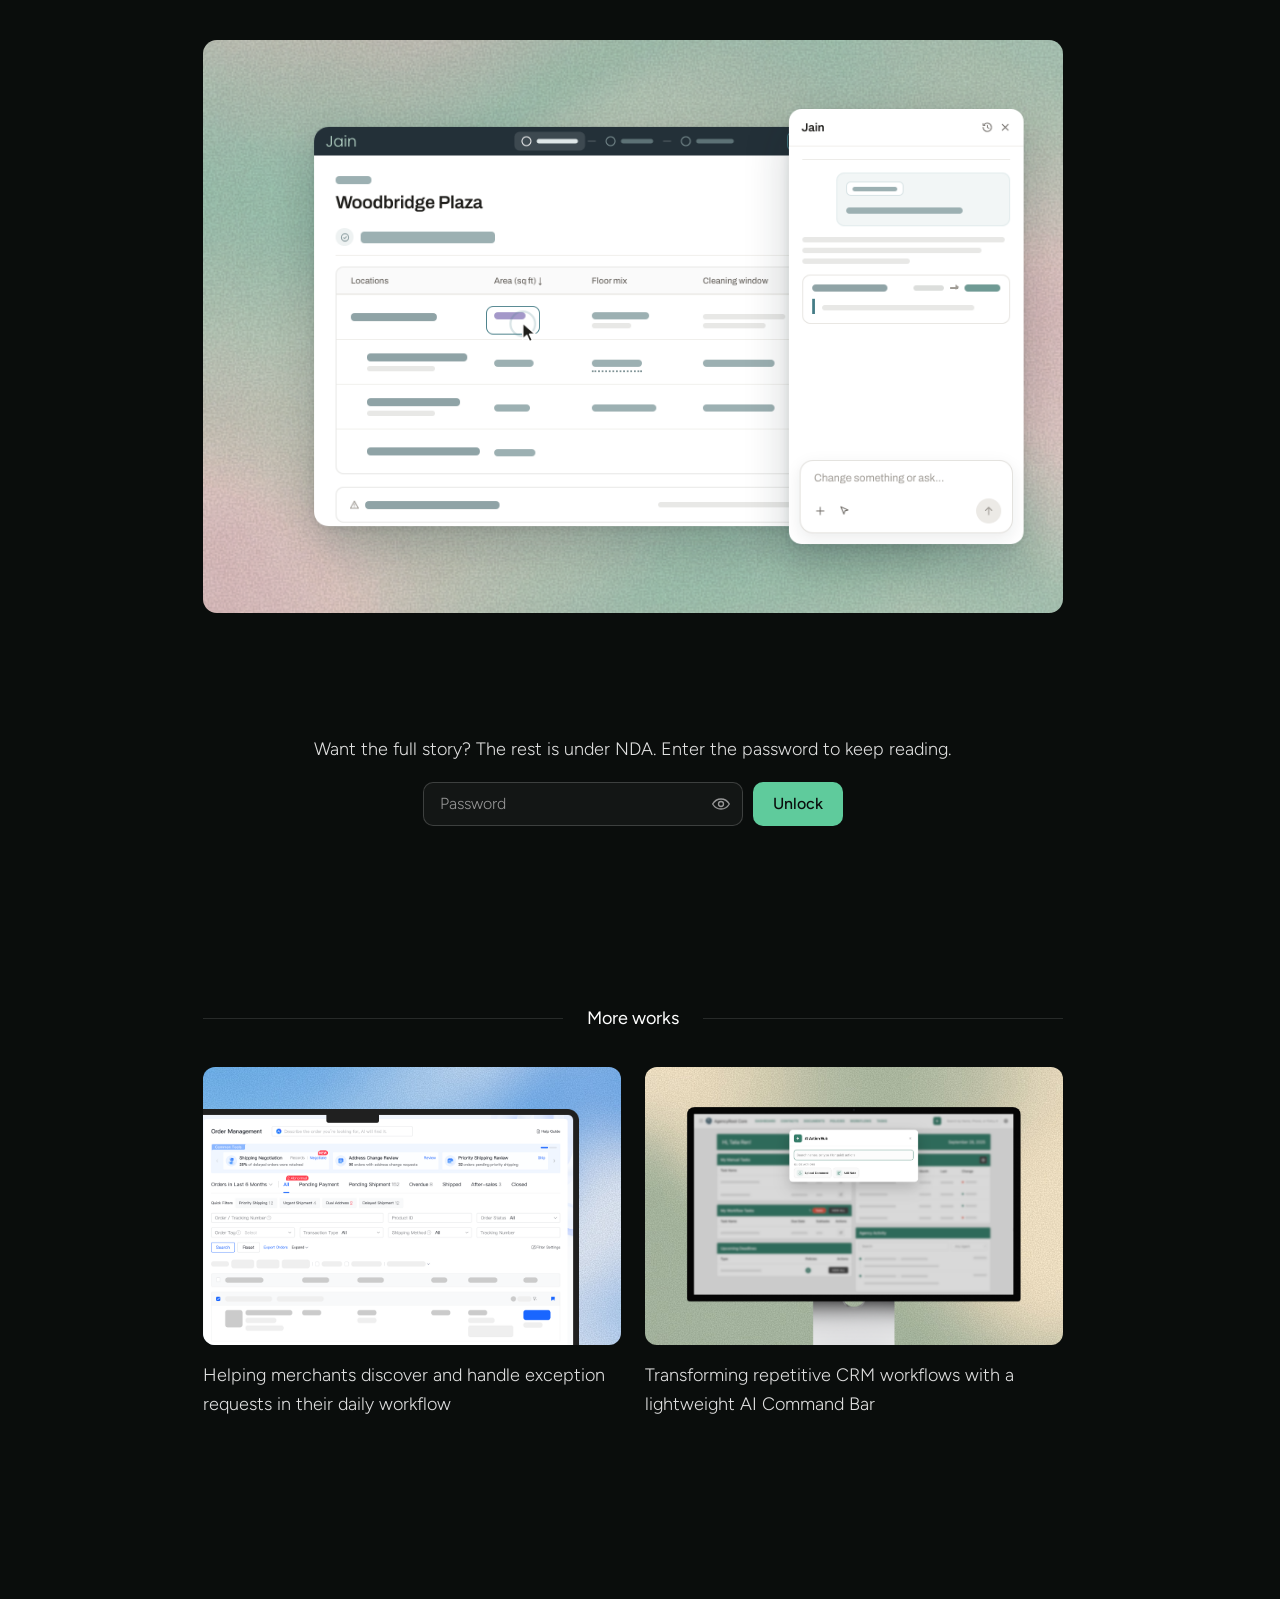
==== commit 78feb5f6: "25madison: remove unused CSS left over from deleted sections (tables, cards, options, flow, chips, q" ====
--- a/25madison.html
+++ b/25madison.html
@@ -340,15 +340,6 @@
   .jbx-block-label {
     font-family:'Figtree',sans-serif; font-size:.75rem; font-weight:300;
     color:#5FCB9C; letter-spacing:.1em; text-transform:uppercase;
-  }
-  .jbx-confidential-note {
-    background:rgba(95,203,156,0.05);
-    border-radius:12px;
-    padding:20px 24px;
-  }
-  .jbx-confidential-note p {
-    font-family:'Libertinus Serif',serif; font-weight:400; font-size:1.125rem;
-    color:#5FCB9C; line-height:1.8; margin:0;
   }
   .jbx-block-text {
     font-family:'Figtree',sans-serif; font-size:1.125rem; font-weight:200;
@@ -414,13 +405,9 @@
   .jbx-scene .p-line { fill:none; stroke:#5FCB9C; stroke-width:1.5; } .jbx-scene .p-txt { font-size:14px; font-weight:400; fill:#E0E0E0; }
   .jbx-scene .ic-ink { fill:none; stroke:#0A0D0C; stroke-width:1.4; stroke-linejoin:round; stroke-linecap:round; }
   .jbx-scene .ic-acc { fill:none; stroke:#5FCB9C; stroke-width:1.4; stroke-linejoin:round; stroke-linecap:round; }
-  .jbx-scene .ic-txt { font-size:12px; font-style:italic; font-weight:500; fill:#5FCB9C; stroke:none; } .jbx-scene .ic-dash { stroke-dasharray:2 2.2; }
   .jbx-scene .link { fill:none; stroke:#5FCB9C; stroke-width:1.3; stroke-linecap:round; stroke-linejoin:round; }
-  .jbx-scene--chain { margin:0; }
-  .jbx-scene .mark { fill:#1C1C1C; stroke:#5FCB9C; stroke-width:1.2; }
-  .jbx-scene .mark-t { font-family:'Libertinus Serif',serif; font-size:13px; fill:#5FCB9C; }
   @media(max-width:640px) { .jbx-scene { margin-left:-16px; margin-right:-16px; } }
-  /* Problem closing statement: bigger, lighter, one phrase under the highlighter */
+  /* Design strategies statement card */
   .jbx-statement { display:grid; grid-template-columns:auto minmax(0,1fr); gap:40px; align-items:center; margin:0; padding:36px 40px; border-radius:16px; background:#5FCB9C; }
   .jbx-statement-q { font-family:'Figtree',sans-serif; font-size:1.75rem; font-weight:400; color:#0A0D0C; line-height:1.2; margin:0; padding-right:36px; border-right:1px solid rgba(10,13,12,0.25); white-space:nowrap; }
   .jbx-statement-t { font-family:'Figtree',sans-serif; font-size:1.125rem; font-weight:200; color:#0A0D0C; line-height:1.8; margin:0; }
@@ -473,8 +460,6 @@
   @media(max-width:1100px) { .jbx-stack { grid-template-columns:minmax(0,1fr); gap:16px; } .jbx-stack-art { max-width:300px; margin:0 auto; } .jbx-stack .tie-g { display:none; } .jbx-statement { grid-template-columns:minmax(0,1fr); gap:24px; } .jbx-statement-q { padding:0 0 24px; border-right:0; border-bottom:1px solid rgba(10,13,12,0.25); white-space:normal; } }
   @media(max-width:860px) { .jbx-statement { grid-template-columns:minmax(0,1fr); gap:24px; padding:28px 28px; } .jbx-statement-q { font-size:1.75rem; padding:0 0 24px; border-right:0; border-bottom:1px solid rgba(10,13,12,0.25); } .jbx-stack-item { margin:0; padding:16px 0; border-radius:0; } .jbx-stack-item + .jbx-stack-item::before { left:0; right:0; } }
   /* AI boundary */
-  @media(max-width:640px) {
-  }
   .jbx-ab-line { display:grid; grid-template-columns:repeat(2,minmax(0,1fr)); gap:16px; font-family:'Figtree',sans-serif; }
   .jbx-ab-line .half { border-radius:16px; padding:28px 32px 32px; display:flex; flex-direction:column; }
   .jbx-ab-line .half.j { background:rgba(95,203,156,0.10); } .jbx-ab-line .half.y { background:rgba(217,164,65,0.10); }
@@ -513,11 +498,6 @@
   @media(max-width:1100px) { .jbx-sol-fig { grid-template-columns:minmax(0,1fr); gap:12px; } }
   .jbx-sol-fig figcaption { font-family:'Figtree',sans-serif; font-size:14px; font-weight:200; color:#E0E0E0; line-height:1.7; background:#1C1C1C; border-radius:12px; padding:16px 20px; }   /* Body 2 */
   .jbx-sol-vid { display:block; width:100%; aspect-ratio:16/10; object-fit:cover; border-radius:12px; background:#0E1210; }
-  .jbx-vid-ph { aspect-ratio:16/10; border-radius:12px; background:#121614; border:1px dashed rgba(95,203,156,0.35); display:flex; flex-direction:column; align-items:center; justify-content:center; gap:10px; padding:24px; text-align:center; font-family:'Figtree',sans-serif; }
-  .jbx-vid-ph svg { width:40px; height:40px; fill:none; stroke:#5FCB9C; stroke-width:1.2; }
-  .jbx-vid-ph svg path { fill:#5FCB9C; stroke:none; }
-  .jbx-vid-ph .lbl { font-size:.875rem; font-weight:400; color:#5FCB9C; letter-spacing:.04em; }
-  .jbx-vid-ph .desc { max-width:360px; font-size:.875rem; font-weight:300; color:#7A7A7A; line-height:1.5; }
   @media(max-width:860px) { .jbx-sol-fig { grid-template-columns:minmax(0,1fr); gap:12px; } .jbx-sec-inner.jbx-sol { gap:80px; } .jbx-sec-inner.jbx-sol > .jbx-section-block + .jbx-sol-item { margin-top:-24px; } }
   .jbx-cover-frame { position:relative; width:100%; max-width:860px; border-radius:14px; overflow:hidden; background:rgba(255,255,255,0.05); }
   .jbx-cover-frame > img { width:100%; height:auto; display:block; }
@@ -537,84 +517,23 @@
   /* exception: the two Problem titles read as one thought (… / …), so they sit 72px apart instead of 120 */
   .jbx-sec-inner--tight { gap:72px; }
   .jbx-sec-inner--tight > .jbx-block-label { margin-bottom:calc(16px - 72px); }
-  .jbx-sec-head + .jbx-copy, .jbx-sec-head + .jbx-body { margin-top:-12px; } /* title → body 36px inside the 48px stack */
+  .jbx-sec-head + .jbx-body { margin-top:-12px; } /* title → body 36px inside the 48px stack */
   .jbx-sec-title { font-family:'Figtree',sans-serif; font-size:1.75rem; font-weight:400; color:#fff; line-height:1.3; margin:0; }
-  .jbx-copy { display:flex; flex-direction:column; gap:24px; }
   .jbx-sec-head + .jbx-tk { margin-top:-12px; }   /* title → cards 36px, same as title → body */
   .jbx-tk { display:grid; grid-template-columns:repeat(2,minmax(0,1fr)); gap:24px; }
   .jbx-tk > .jbx-body { background:#1C1C1C; border-radius:16px; padding:28px; }
   @media(max-width:1100px) { .jbx-tk { grid-template-columns:minmax(0,1fr); gap:16px; } .jbx-tk > .jbx-body { padding:24px; } }
   @media(max-width:640px) { .jbx-sec-head + .jbx-tk { margin-top:-4px; } .jbx-tk > .jbx-body { padding:20px 16px; } }
   .jbx-body { font-family:'Figtree',sans-serif; font-size:1.125rem; font-weight:200; color:#E0E0E0; line-height:1.8; margin:0; }
-  .jbx-mini { font-family:'Figtree',sans-serif; font-size:1.125rem; font-weight:400; color:#5FCB9C; line-height:1.5; margin:0; }
-  .jbx-sub { font-family:'Figtree',sans-serif; font-size:1.125rem; font-weight:400; color:#fff; line-height:1.5; margin:0; }
-  .jbx-group { display:flex; flex-direction:column; gap:24px; }
-  .jbx-pull { font-family:'Libertinus Serif',serif; font-size:1.375rem; font-weight:400; color:#fff; line-height:1.6; margin:0; padding-left:20px; border-left:2px solid #5FCB9C; }
-  /* cards: three across, title + body */
-  .jbx-cards { display:grid; grid-template-columns:repeat(3, minmax(0,1fr)); gap:16px; }
-  .jbx-cards--2 { grid-template-columns:repeat(2, minmax(0,1fr)); }
-  .jbx-card { padding:22px 24px 24px; border-radius:14px; background:rgba(255,255,255,0.06); display:flex; flex-direction:column; gap:10px; }
-  .jbx-card h4 { font-family:'Figtree',sans-serif; font-size:1.125rem; font-weight:400; color:#fff; line-height:1.5; margin:0; }
-  .jbx-card p { font-family:'Figtree',sans-serif; font-size:1rem; font-weight:200; color:#E0E0E0; line-height:1.7; margin:0; }
-  .jbx-card .jbx-sym { font-family:'Libertinus Serif',serif; font-size:1.5rem; color:#5FCB9C; line-height:1; }
-  .jbx-card--accent h4 { color:#5FCB9C; }
   /* quotes */
-  .jbx-quotes { display:grid; grid-template-columns:repeat(3, minmax(0,1fr)); gap:16px; }
-  .jbx-quote { padding:20px 22px; border-radius:14px; background:rgba(95,203,156,0.05); display:flex; flex-direction:column; gap:10px; }
-  .jbx-quote p { font-family:'Libertinus Serif',serif; font-size:1.125rem; font-style:italic; color:#5FCB9C; line-height:1.6; margin:0; }
-  .jbx-quote small { font-family:'Figtree',sans-serif; font-size:12px; font-weight:300; color:#979797; letter-spacing:.04em; }
   /* figures */
-  .jbx-fig { display:flex; flex-direction:column; gap:12px; margin:0; }
-  .jbx-fig img { width:100%; height:auto; display:block; border-radius:12px; border:1px solid rgba(255,255,255,0.08); background:#0d1013; }
-  .jbx-fig figcaption { font-family:'Figtree',sans-serif; font-size:14px; font-weight:300; color:#979797; line-height:1.5; }
-  .jbx-figs { display:grid; grid-template-columns:repeat(2, minmax(0,1fr)); gap:24px; align-items:start; }
   /* colour swatches */
-  .jbx-swatches { display:grid; grid-template-columns:repeat(3, minmax(0,1fr)); gap:16px; }
-  .jbx-swatch { display:flex; gap:14px; align-items:flex-start; }
-  .jbx-swatch i { flex:none; width:18px; height:18px; border-radius:50%; margin-top:5px; }
-  .jbx-swatch h4 { font-family:'Figtree',sans-serif; font-size:1.125rem; font-weight:400; color:#fff; line-height:1.5; margin:0 0 4px; }
-  .jbx-swatch p { font-family:'Figtree',sans-serif; font-size:1rem; font-weight:200; color:#E0E0E0; line-height:1.7; margin:0; }
   /* exploration options: the chosen one outlined like the other pages' "Selected direction" */
-  .jbx-opts { display:grid; grid-template-columns:repeat(2, minmax(0,1fr)); gap:20px 24px; }
-  .jbx-opt { position:relative; padding:22px 24px 24px; border-radius:14px; border:1px solid rgba(255,255,255,0.10); display:flex; flex-direction:column; gap:8px; }
-  .jbx-opt.is-pick { border-color:rgba(95,203,156,0.75); }
-  .jbx-opt-pick { position:absolute; left:20px; top:0; transform:translateY(-50%); padding:3px 12px; border-radius:999px; border:1px solid rgba(95,203,156,0.75); background:#0A0D0C; font-family:'Figtree',sans-serif; font-size:12px; font-weight:300; color:#5FCB9C; letter-spacing:.02em; white-space:nowrap; }
-  .jbx-opt h4 { font-family:'Figtree',sans-serif; font-size:1.125rem; font-weight:400; color:#fff; line-height:1.5; margin:0; }
-  .jbx-opt.is-pick h4 { color:#5FCB9C; }
-  .jbx-opt p { font-family:'Figtree',sans-serif; font-size:1rem; font-weight:200; color:#E0E0E0; line-height:1.7; margin:0; }
-  .jbx-opt ul { list-style:none; margin:6px 0 0; padding:0; display:flex; flex-direction:column; gap:4px; }
-  .jbx-opt li { font-family:'Figtree',sans-serif; font-size:14px; font-weight:300; line-height:1.6; padding-left:20px; position:relative; color:#E0E0E0; }
-  .jbx-opt li::before { position:absolute; left:0; top:0; font-weight:400; }
-  .jbx-opt li.plus::before { content:'+'; color:#5FCB9C; }
-  .jbx-opt li.minus::before { content:'−'; color:#979797; }
-  .jbx-opt li.minus { color:#979797; }
   /* collaboration: two voices, then the resolution */
-  .jbx-vs { display:grid; grid-template-columns:repeat(2, minmax(0,1fr)); gap:16px; }
-  .jbx-res { padding:20px 24px; border-radius:14px; background:rgba(95,203,156,0.05); font-family:'Figtree',sans-serif; font-size:1.125rem; font-weight:200; color:#E0E0E0; line-height:1.8; margin:0; }
   /* tables (solution decisions, trade-offs) */
-  .jbx-table { display:grid; column-gap:24px; border-bottom:1px solid rgba(255,255,255,0.10); }
-  .jbx-table--3 { grid-template-columns:200px minmax(0,1.2fr) minmax(0,1fr); }
-  .jbx-table--4 { grid-template-columns:150px minmax(0,1fr) minmax(0,1fr) minmax(0,1.2fr); }
-  .jbx-table .th { font-family:'Figtree',sans-serif; font-size:12px; font-weight:300; color:#5FCB9C; letter-spacing:.1em; text-transform:uppercase; padding:0 0 14px; }
-  .jbx-table .td { font-family:'Figtree',sans-serif; font-size:1rem; font-weight:200; color:#E0E0E0; line-height:1.7; padding:20px 0; border-top:1px solid rgba(255,255,255,0.10); }
-  .jbx-table .td.k { color:#fff; font-weight:400; }
-  .jbx-table .td[data-h]::before { display:none; }
   /* flow strip */
-  .jbx-flow { display:flex; align-items:stretch; gap:10px; flex-wrap:wrap; }
-  .jbx-flow-step { flex:1 1 120px; min-width:0; padding:14px 16px; border-radius:12px; background:rgba(255,255,255,0.06); font-family:'Figtree',sans-serif; font-size:1rem; font-weight:400; color:#fff; line-height:1.4; display:flex; flex-direction:column; gap:4px; }
-  .jbx-flow-step small { font-size:12px; font-weight:300; color:#979797; letter-spacing:.02em; }
-  .jbx-flow-arrow { flex:none; align-self:center; color:#979797; font-family:'Figtree',sans-serif; }
-  .jbx-flow-side { flex:0 0 auto; align-self:center; padding:8px 14px; border-radius:999px; border:1px dashed rgba(255,255,255,0.25); font-family:'Figtree',sans-serif; font-size:14px; font-weight:300; color:#979797; }
   /* chips (rejected directions) */
-  .jbx-chips { display:flex; flex-wrap:wrap; gap:10px; }
-  .jbx-chip { padding:8px 14px; border-radius:999px; border:1px solid rgba(255,255,255,0.14); font-family:'Figtree',sans-serif; font-size:14px; font-weight:300; color:#E0E0E0; line-height:1.4; text-decoration:line-through; text-decoration-color:rgba(255,255,255,0.35); }
-  .jbx-note { font-family:'Figtree',sans-serif; font-size:14px; font-weight:300; color:#979797; line-height:1.6; margin:0; font-style:italic; }
-  /* metrics to watch */
-  .jbx-watch { display:grid; grid-template-columns:repeat(2, minmax(0,1fr)); gap:16px; }
-
-  @media(max-width:1100px) {
-    .jbx-table--4 { grid-template-columns:130px minmax(0,1fr) minmax(0,1fr) minmax(0,1.2fr); }
-  }
+
   @media(max-width:860px) {
     .jbx-sec { padding:0 32px 80px; }
     .jbx-sec-inner { gap:40px; }
@@ -622,22 +541,8 @@
     .jbx-sec-inner--items > .jbx-block-label { margin-bottom:calc(16px - 80px); }
     .jbx-sec-inner--tight { gap:56px; }
     .jbx-sec-inner--tight > .jbx-block-label { margin-bottom:calc(16px - 56px); }
-    .jbx-sec-head + .jbx-copy, .jbx-sec-head + .jbx-body { margin-top:-4px; }
+    .jbx-sec-head + .jbx-body { margin-top:-4px; }
     .jbx-sec-title { font-size:1.5rem; }
-    .jbx-cards, .jbx-quotes, .jbx-swatches { grid-template-columns:minmax(0,1fr); }
-    .jbx-figs { grid-template-columns:minmax(0,1fr); }
-    /* tables become one card per row, the column heading printed above each cell */
-    .jbx-table { display:flex; flex-direction:column; column-gap:0; }
-    .jbx-table .th { display:none; }
-    .jbx-table .td { padding:6px 0; border-top:0; }
-    .jbx-table .td.k { padding-top:24px; border-top:1px solid rgba(255,255,255,0.10); font-size:1.125rem; }
-    .jbx-table .td:last-child, .jbx-table .td.row-end { padding-bottom:24px; }
-    .jbx-table .td[data-h]::before { display:block; content:attr(data-h); font-size:12px; font-weight:300; color:#5FCB9C; letter-spacing:.1em; text-transform:uppercase; margin-bottom:2px; }
-  }
-  @media(max-width:640px) {
-    .jbx-opts, .jbx-vs, .jbx-watch, .jbx-cards--2 { grid-template-columns:minmax(0,1fr); }
-    .jbx-flow-arrow { display:none; }
-    .jbx-flow-step { flex-basis:100%; }
   }
 
   /* ── Anchor scroll offset ── */
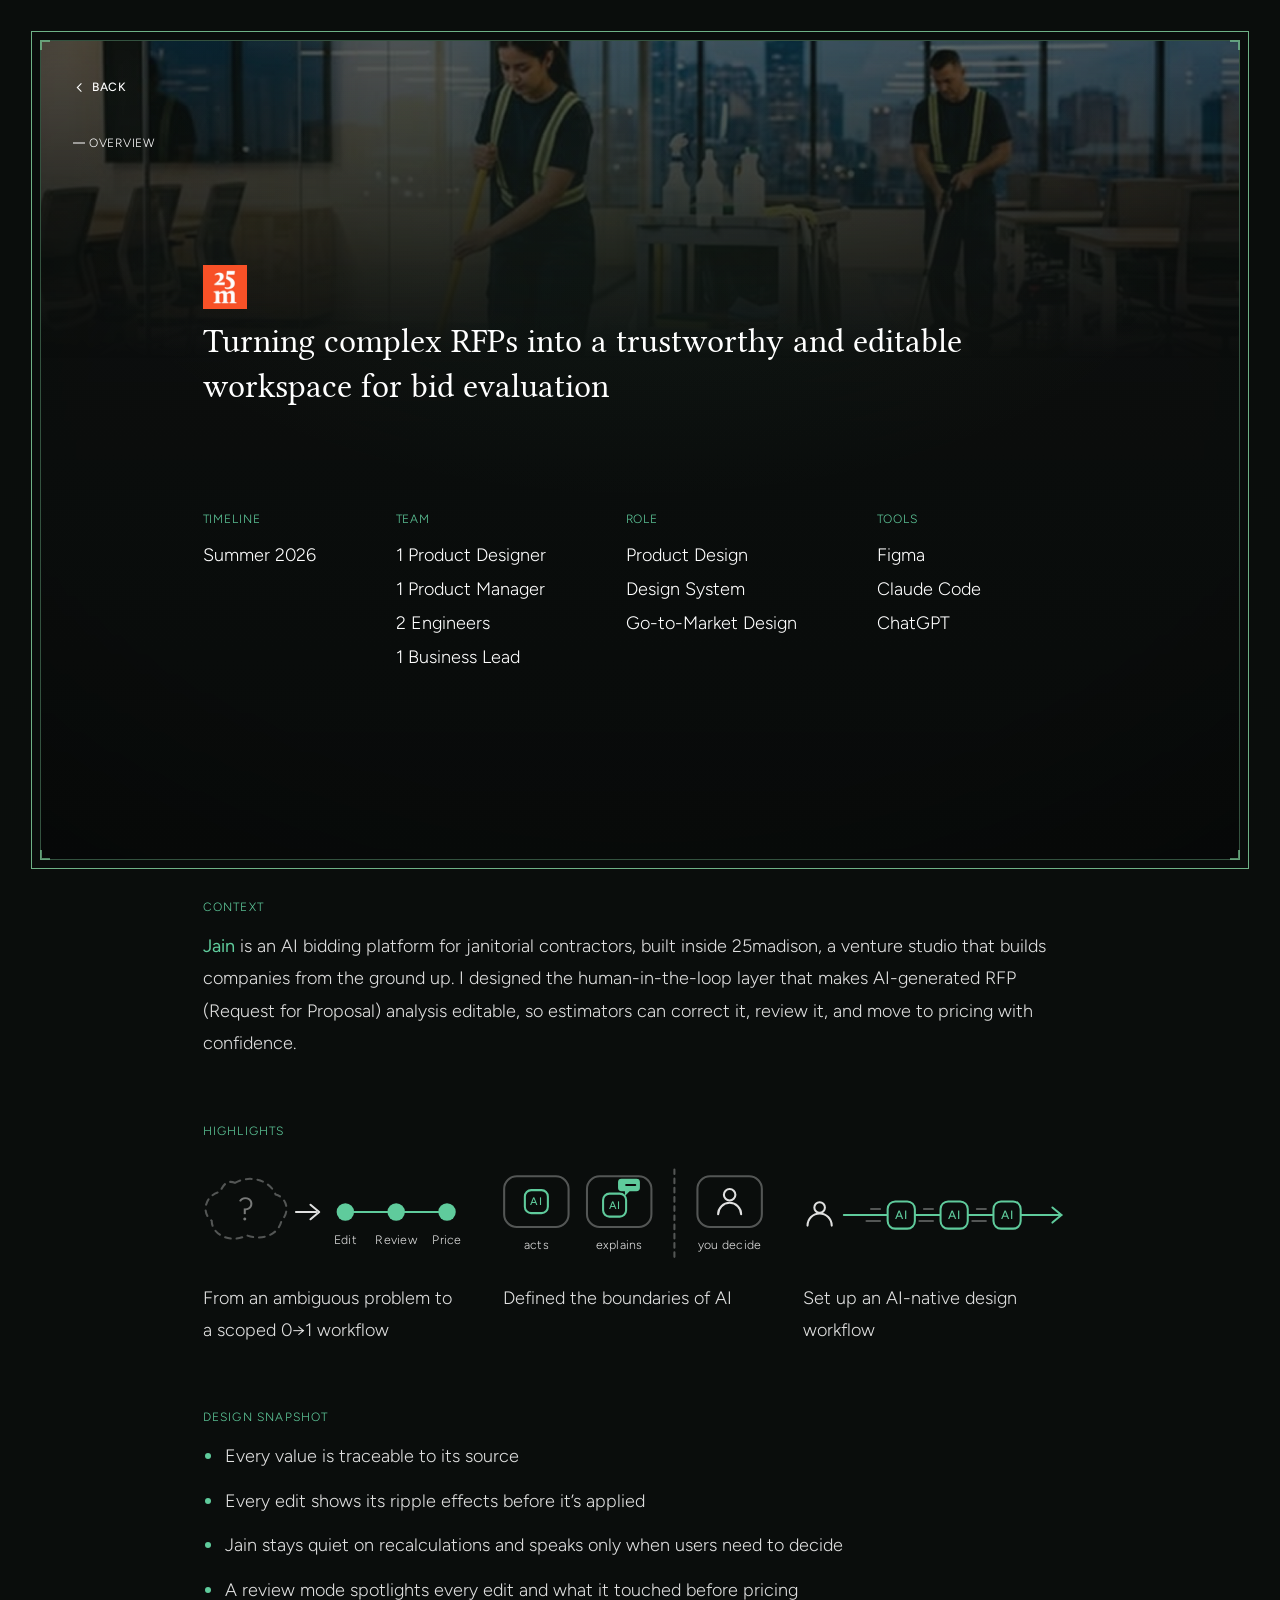
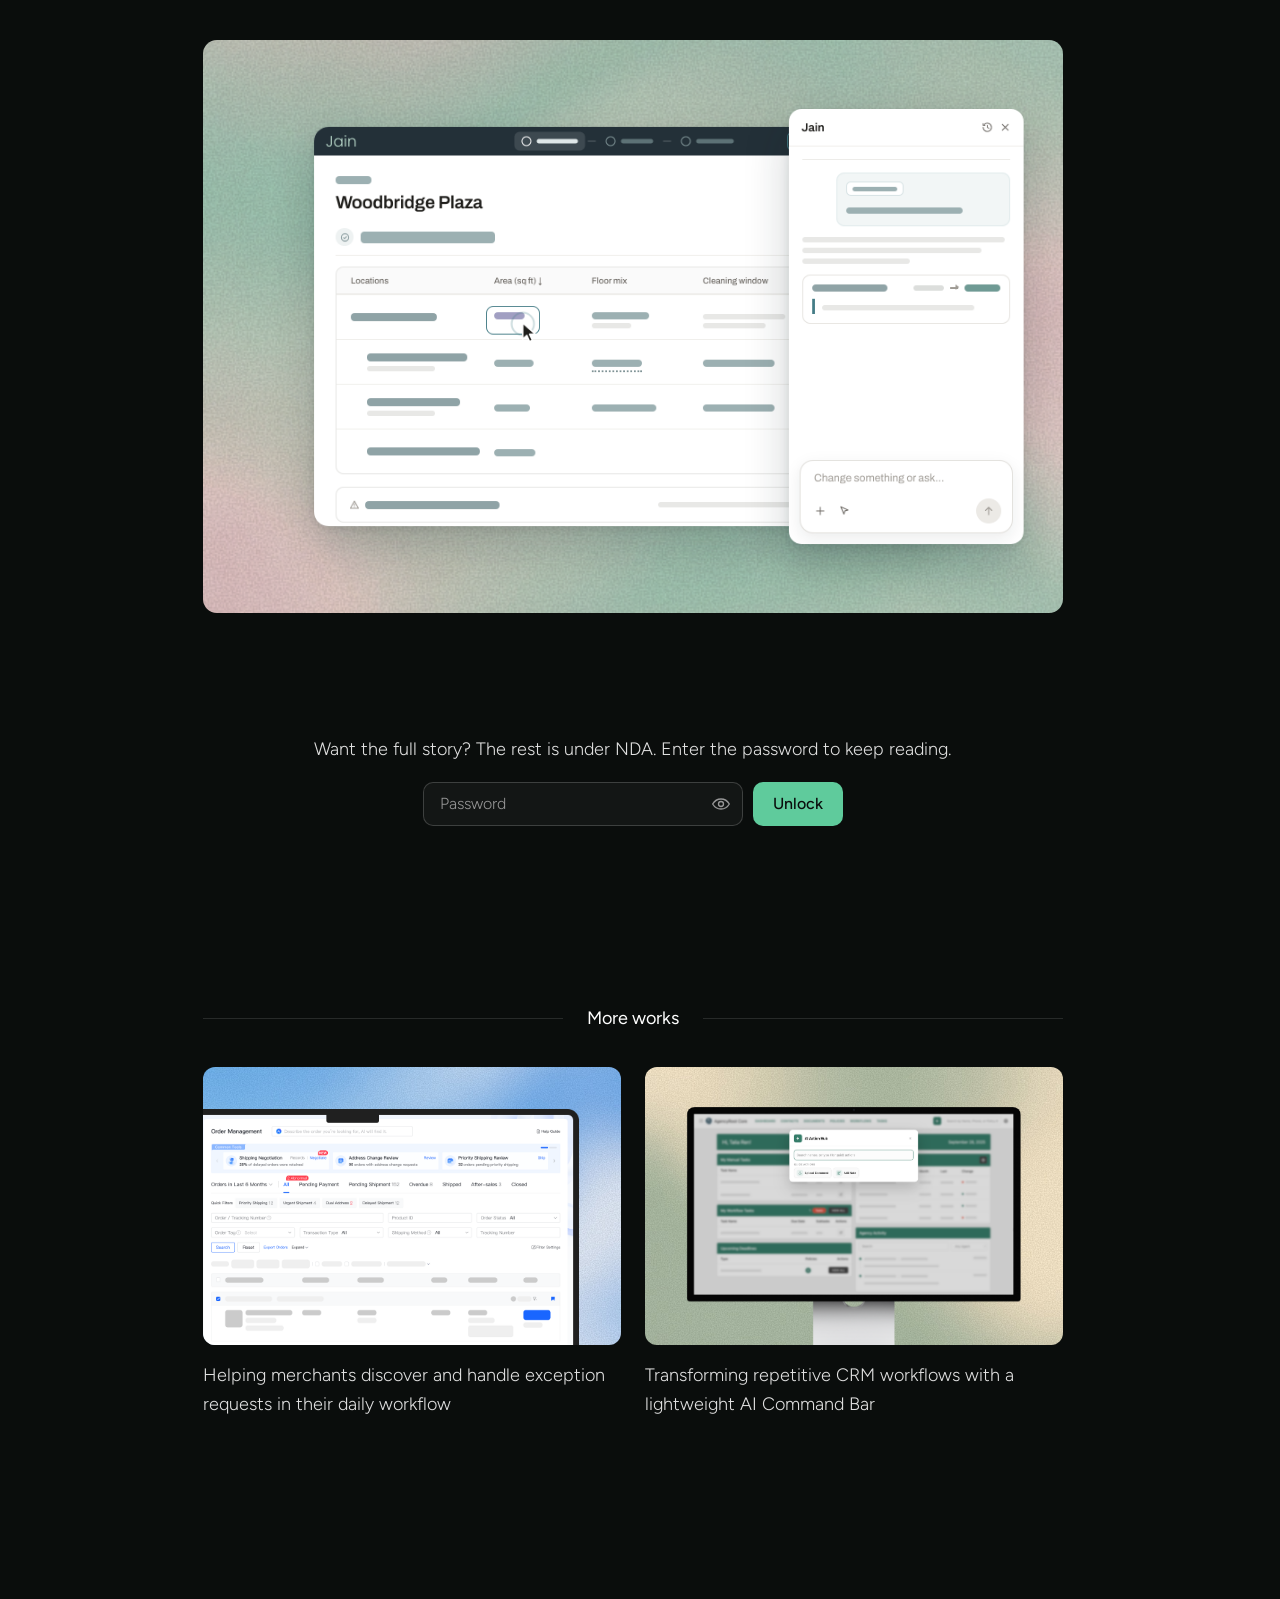
==== commit 684e4914: "25madison Solution videos: load each one only when it nears the viewport and play it while on screen" ====
--- a/25madison.html
+++ b/25madison.html
@@ -767,7 +767,7 @@
         <p class="jbx-body">Every value shows where it came from, quoted from the RFP, calculated, estimated by Jain, or missing. No digging required.</p>
         <div class="jbx-sol-figs">
           <figure class="jbx-sol-fig">
-            <video class="jbx-sol-vid" src="Jain/design%201.mp4" autoplay muted loop playsinline preload="auto" aria-label="Hovering values in the X-Ray: each underline style, then the hover card with the source, what the value affects and what it depends on"></video>
+            <video class="jbx-sol-vid" data-src="Jain/design%201.mp4" muted loop playsinline preload="none" aria-label="Hovering values in the X-Ray: each underline style, then the hover card with the source, what the value affects and what it depends on"></video>
             <figcaption>Hover any value to see the RFP quote or the formula behind it. Click the source to open the RFP at that exact line.</figcaption>
           </figure>
         </div>
@@ -777,11 +777,11 @@
         <p class="jbx-body">One edit can move many values. Anything that can be calculated, Jain updates for you and shows you what moved. Anything that needs judgment, Jain suggests and waits for you to decide.</p>
         <div class="jbx-sol-figs">
           <figure class="jbx-sol-fig">
-            <video class="jbx-sol-vid" src="Jain/design%202.1.mp4" autoplay muted loop playsinline preload="auto" aria-label="Editing a value: a preview card lists what will change, then every affected value is marked"></video>
+            <video class="jbx-sol-vid" data-src="Jain/design%202.1.mp4" muted loop playsinline preload="none" aria-label="Editing a value: a preview card lists what will change, then every affected value is marked"></video>
             <figcaption>Preview an edit before applying it, then see every affected value marked.</figcaption>
           </figure>
           <figure class="jbx-sol-fig">
-            <video class="jbx-sol-vid" src="Jain/design%202.2.mp4" autoplay muted loop playsinline preload="auto" aria-label="An edit that affects the scope: Jain suggests what else should change and waits for approval"></video>
+            <video class="jbx-sol-vid" data-src="Jain/design%202.2.mp4" muted loop playsinline preload="none" aria-label="An edit that affects the scope: Jain suggests what else should change and waits for approval"></video>
             <figcaption>When an edit affects the scope, Jain suggests what else should change and waits for your approval.</figcaption>
           </figure>
         </div>
@@ -791,7 +791,7 @@
         <p class="jbx-body">Not every edit fits in a cell. Select any part of the report, tell Jain what it should be, and preview the result. If it isn’t right, one click puts it back.</p>
         <div class="jbx-sol-figs">
           <figure class="jbx-sol-fig">
-            <video class="jbx-sol-vid" src="Jain/design%203.mp4" autoplay muted loop playsinline preload="auto" aria-label="Selecting a row, asking Jain to remove it, then undoing the change"></video>
+            <video class="jbx-sol-vid" data-src="Jain/design%203.mp4" muted loop playsinline preload="none" aria-label="Selecting a row, asking Jain to remove it, then undoing the change"></video>
             <figcaption>Select a row, ask Jain to remove it, and undo it if you change your mind.</figcaption>
           </figure>
         </div>
@@ -801,11 +801,11 @@
         <p class="jbx-body">Every edit is recorded, by you or by Jain. Comparing with the original takes one switch.</p>
         <div class="jbx-sol-figs">
           <figure class="jbx-sol-fig">
-            <video class="jbx-sol-vid" src="Jain/design%204.1.mp4" autoplay muted loop playsinline preload="auto" aria-label="The edit history: each change by you or by Jain, and clicking an entry jumps to that value in the report"></video>
+            <video class="jbx-sol-vid" data-src="Jain/design%204.1.mp4" muted loop playsinline preload="none" aria-label="The edit history: each change by you or by Jain, and clicking an entry jumps to that value in the report"></video>
             <figcaption>Click any edit in the history to find it in the report.</figcaption>
           </figure>
           <figure class="jbx-sol-fig">
-            <video class="jbx-sol-vid" src="Jain/design%204.2.mp4" autoplay muted loop playsinline preload="auto" aria-label="Switching on Original to compare with what Jain first generated"></video>
+            <video class="jbx-sol-vid" data-src="Jain/design%204.2.mp4" muted loop playsinline preload="none" aria-label="Switching on Original to compare with what Jain first generated"></video>
             <figcaption>Use the Original toggle to view the first version, then restore it with a click.</figcaption>
           </figure>
         </div>
@@ -815,7 +815,7 @@
         <p class="jbx-body">A long report makes it easy to miss changes. So estimators are guided to review every edit before pricing begins.</p>
         <div class="jbx-sol-figs">
           <figure class="jbx-sol-fig">
-            <video class="jbx-sol-vid" src="Jain/design%205.mp4" autoplay muted loop playsinline preload="auto" aria-label="Review mode: stepping through each edit and what it touched, with marks on the scrollbar for the whole report"></video>
+            <video class="jbx-sol-vid" data-src="Jain/design%205.mp4" muted loop playsinline preload="none" aria-label="Review mode: stepping through each edit and what it touched, with marks on the scrollbar for the whole report"></video>
             <figcaption>Review each edit and its connections, and use the scrollbar to see the whole report at a glance.</figcaption>
           </figure>
         </div>
@@ -1168,6 +1168,23 @@
   window.addEventListener('resize', update);
   document.getElementById('jbxLocked')?.addEventListener('animationend', update);   // after the unlock reveal
   update();
+})();
+
+// ── Solution videos: each one downloads only when it comes within about a screen of the viewport
+//    (not all 17 MB at unlock, so the one being looked at gets the bandwidth), then plays while on screen.
+(function () {
+  const vids = document.querySelectorAll('.jbx-sol-vid[data-src]');
+  if (!vids.length) return;
+  const load = v => { if (v.dataset.src) { v.src = v.dataset.src; v.removeAttribute('data-src'); v.preload = 'auto'; } };
+  const play = v => { const p = v.play(); if (p) p.catch(() => {}); };
+  if (!('IntersectionObserver' in window)) { vids.forEach(v => { load(v); play(v); }); return; }
+  const near = new IntersectionObserver(es => es.forEach(e => {
+    if (e.isIntersecting) { load(e.target); near.unobserve(e.target); }
+  }), { rootMargin: '100% 0px' });
+  const seen = new IntersectionObserver(es => es.forEach(e => {
+    if (e.isIntersecting) { load(e.target); play(e.target); } else e.target.pause();
+  }));
+  vids.forEach(v => { near.observe(v); seen.observe(v); });
 })();
 
 </script>
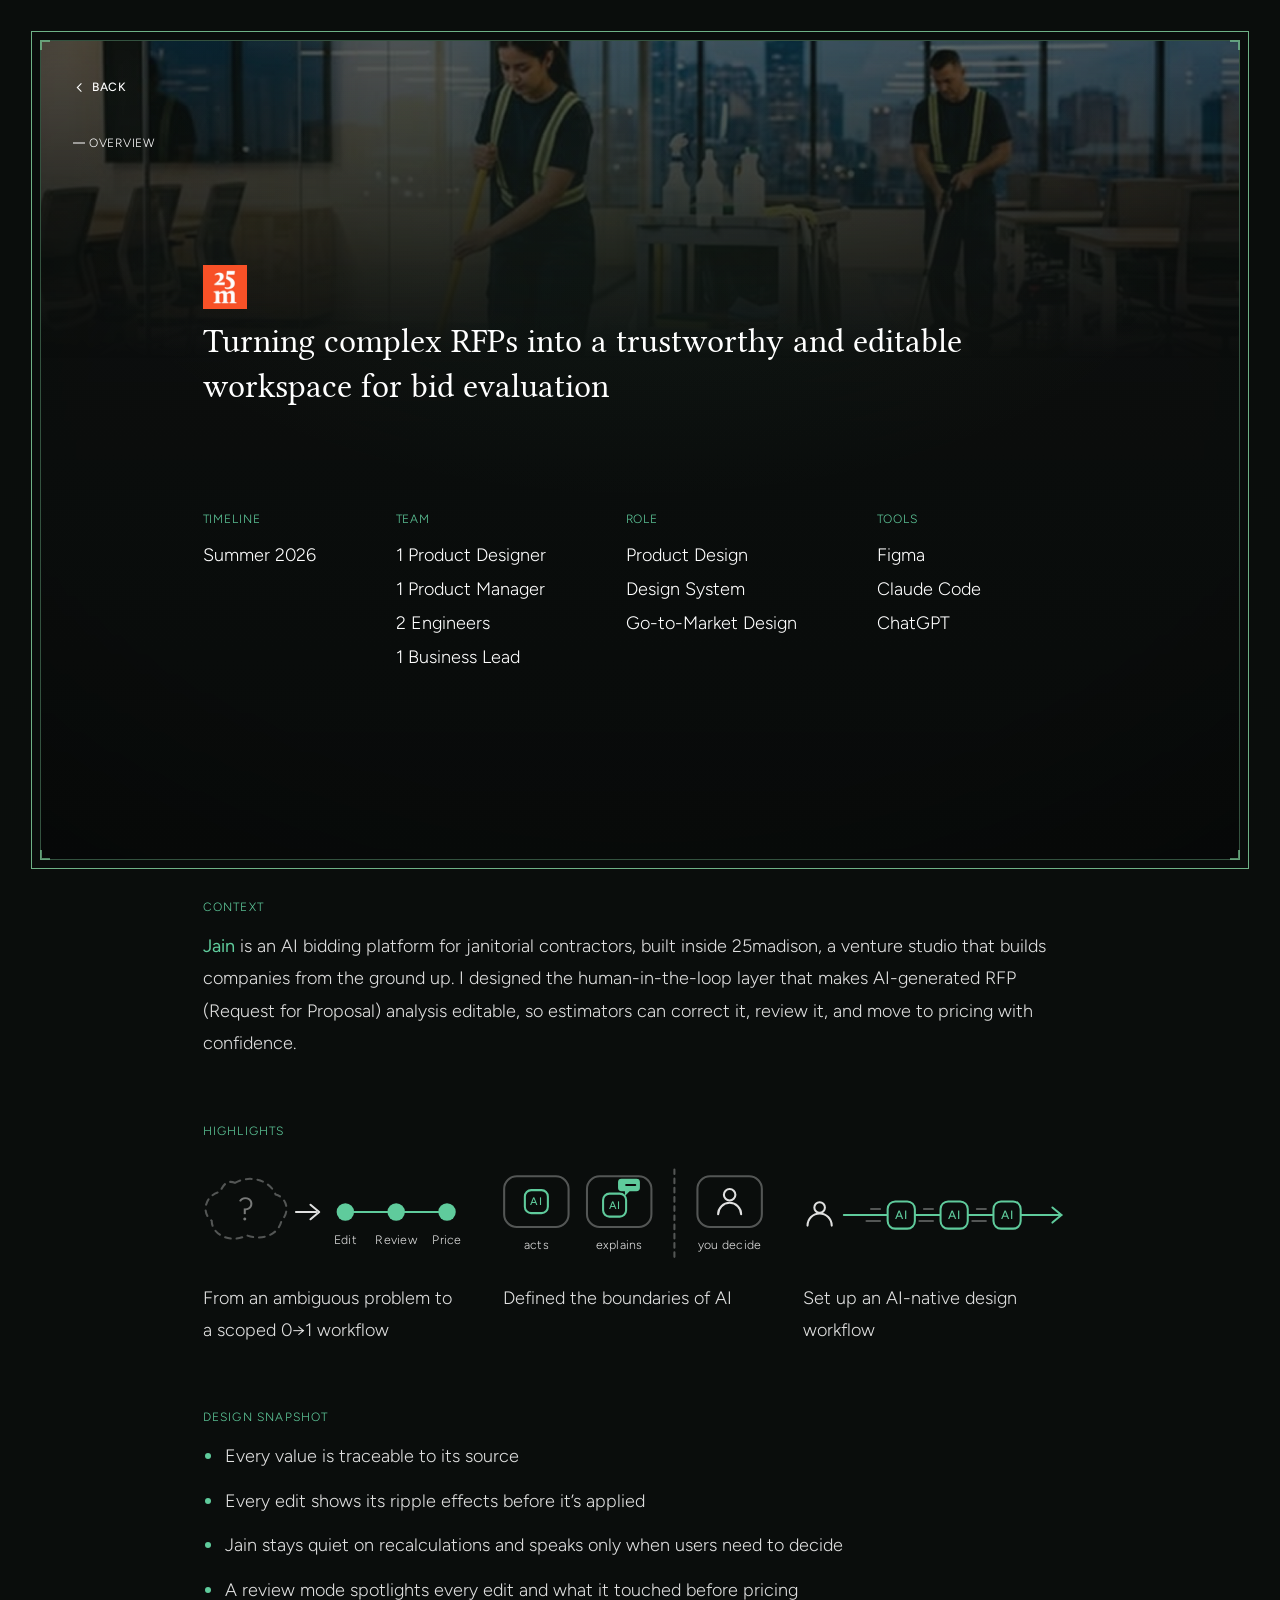
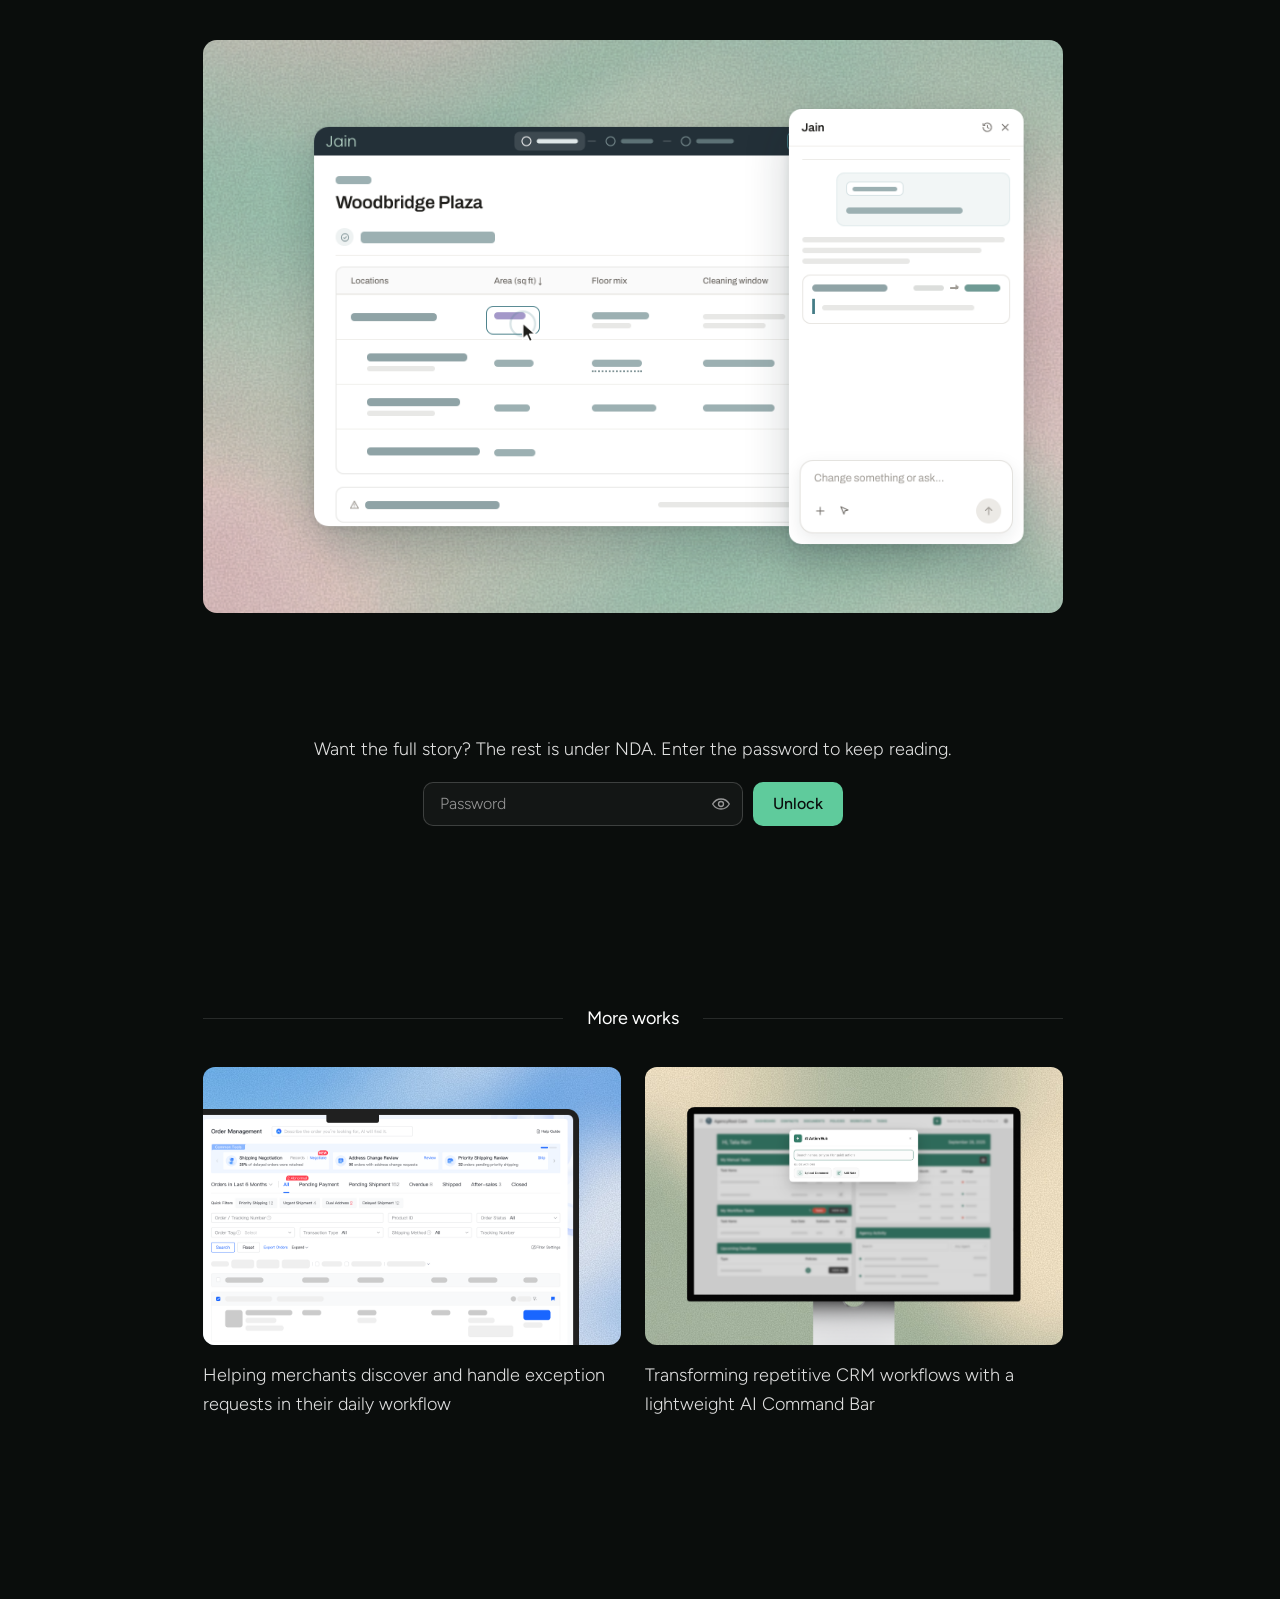
==== commit 1c0b935a: "25madison mobile: locked sections no longer get the frame gutter twice (wrapper + section), so they " ====
--- a/25madison.html
+++ b/25madison.html
@@ -536,6 +536,10 @@
 
   @media(max-width:860px) {
     .jbx-sec { padding:0 32px 80px; }
+    /* shell.css gives every direct child of <main> the frame gutter below 860; the locked wrapper is one of
+       them, so pass the gutter down to its sections instead of stacking it on top of theirs */
+    html.embed main > .jbx-locked { padding-left:0; padding-right:0; }
+    html.embed .jbx-locked > .jbx-sec { padding-left:calc(var(--frame-inset) + 7px + 16px); padding-right:calc(var(--frame-inset) + 7px + 16px); }
     .jbx-sec-inner { gap:40px; }
     .jbx-sec-inner--items { gap:80px; }
     .jbx-sec-inner--items > .jbx-block-label { margin-bottom:calc(16px - 80px); }
